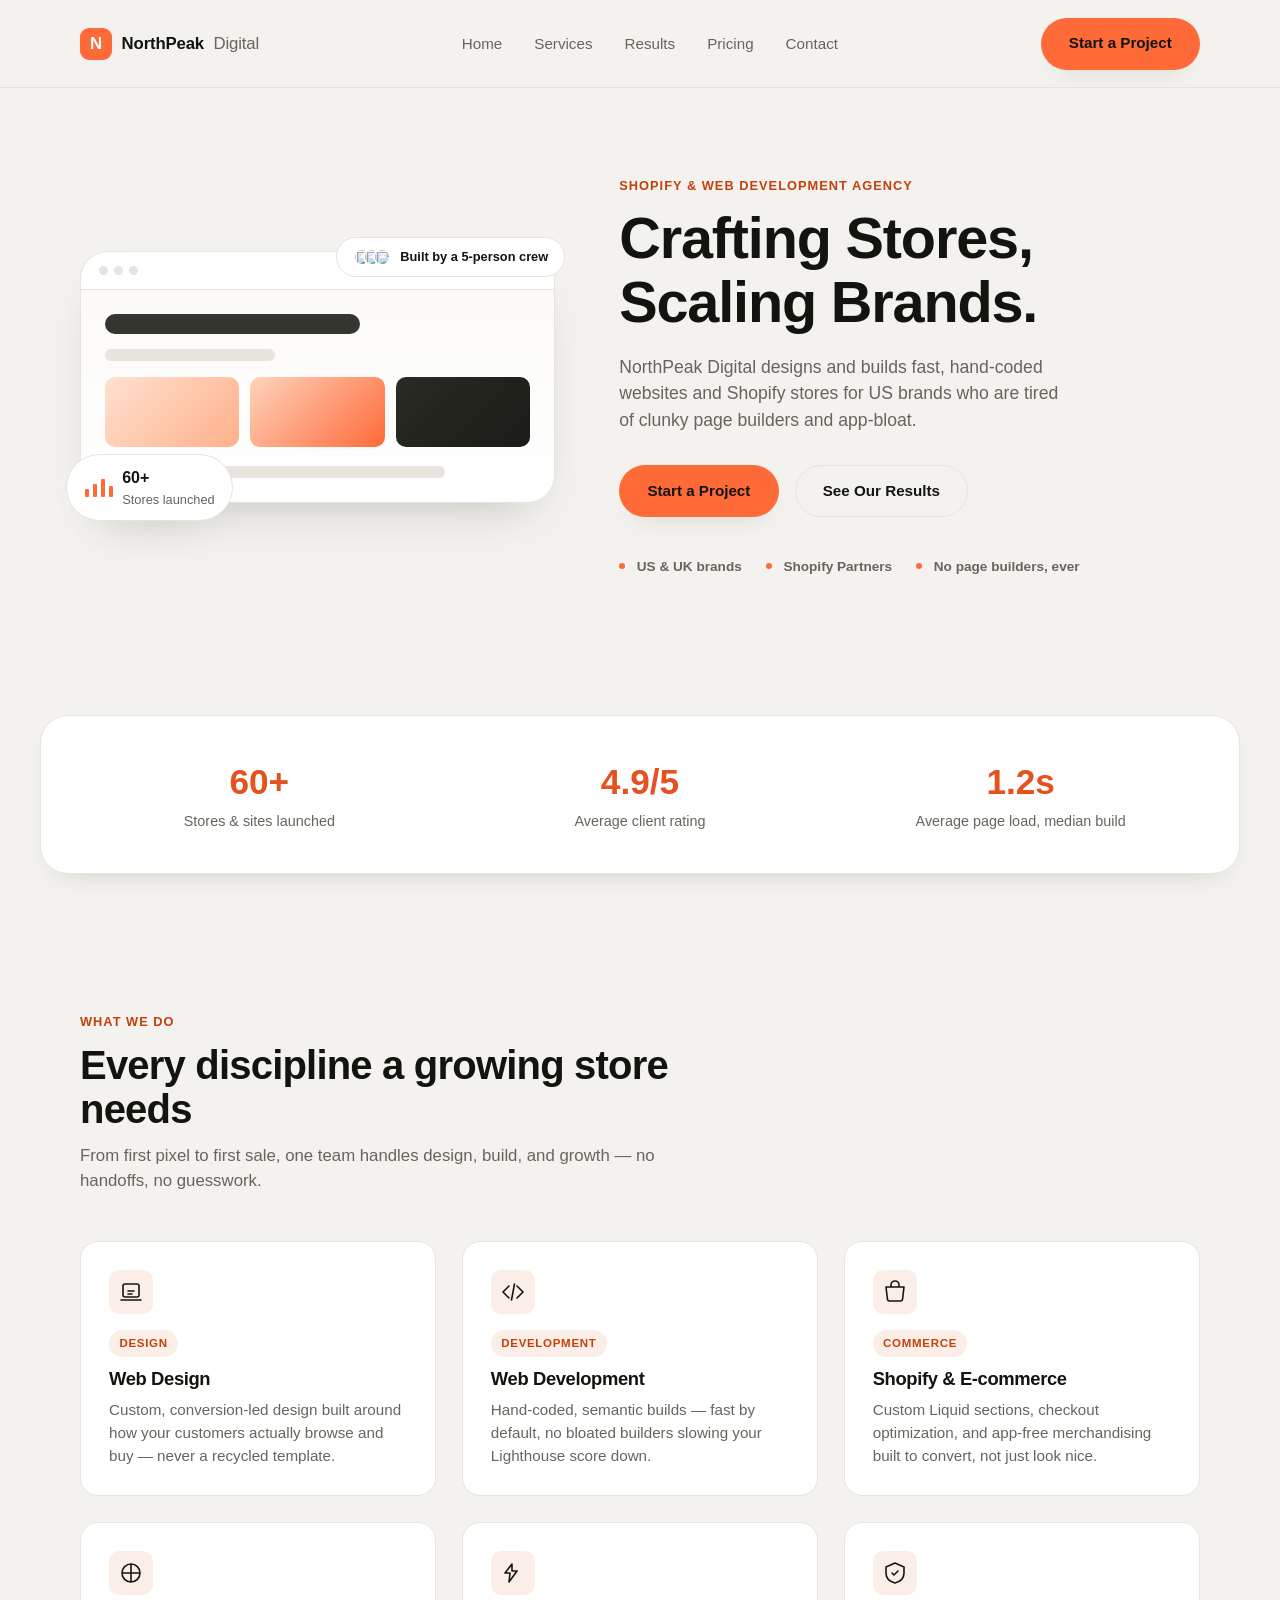
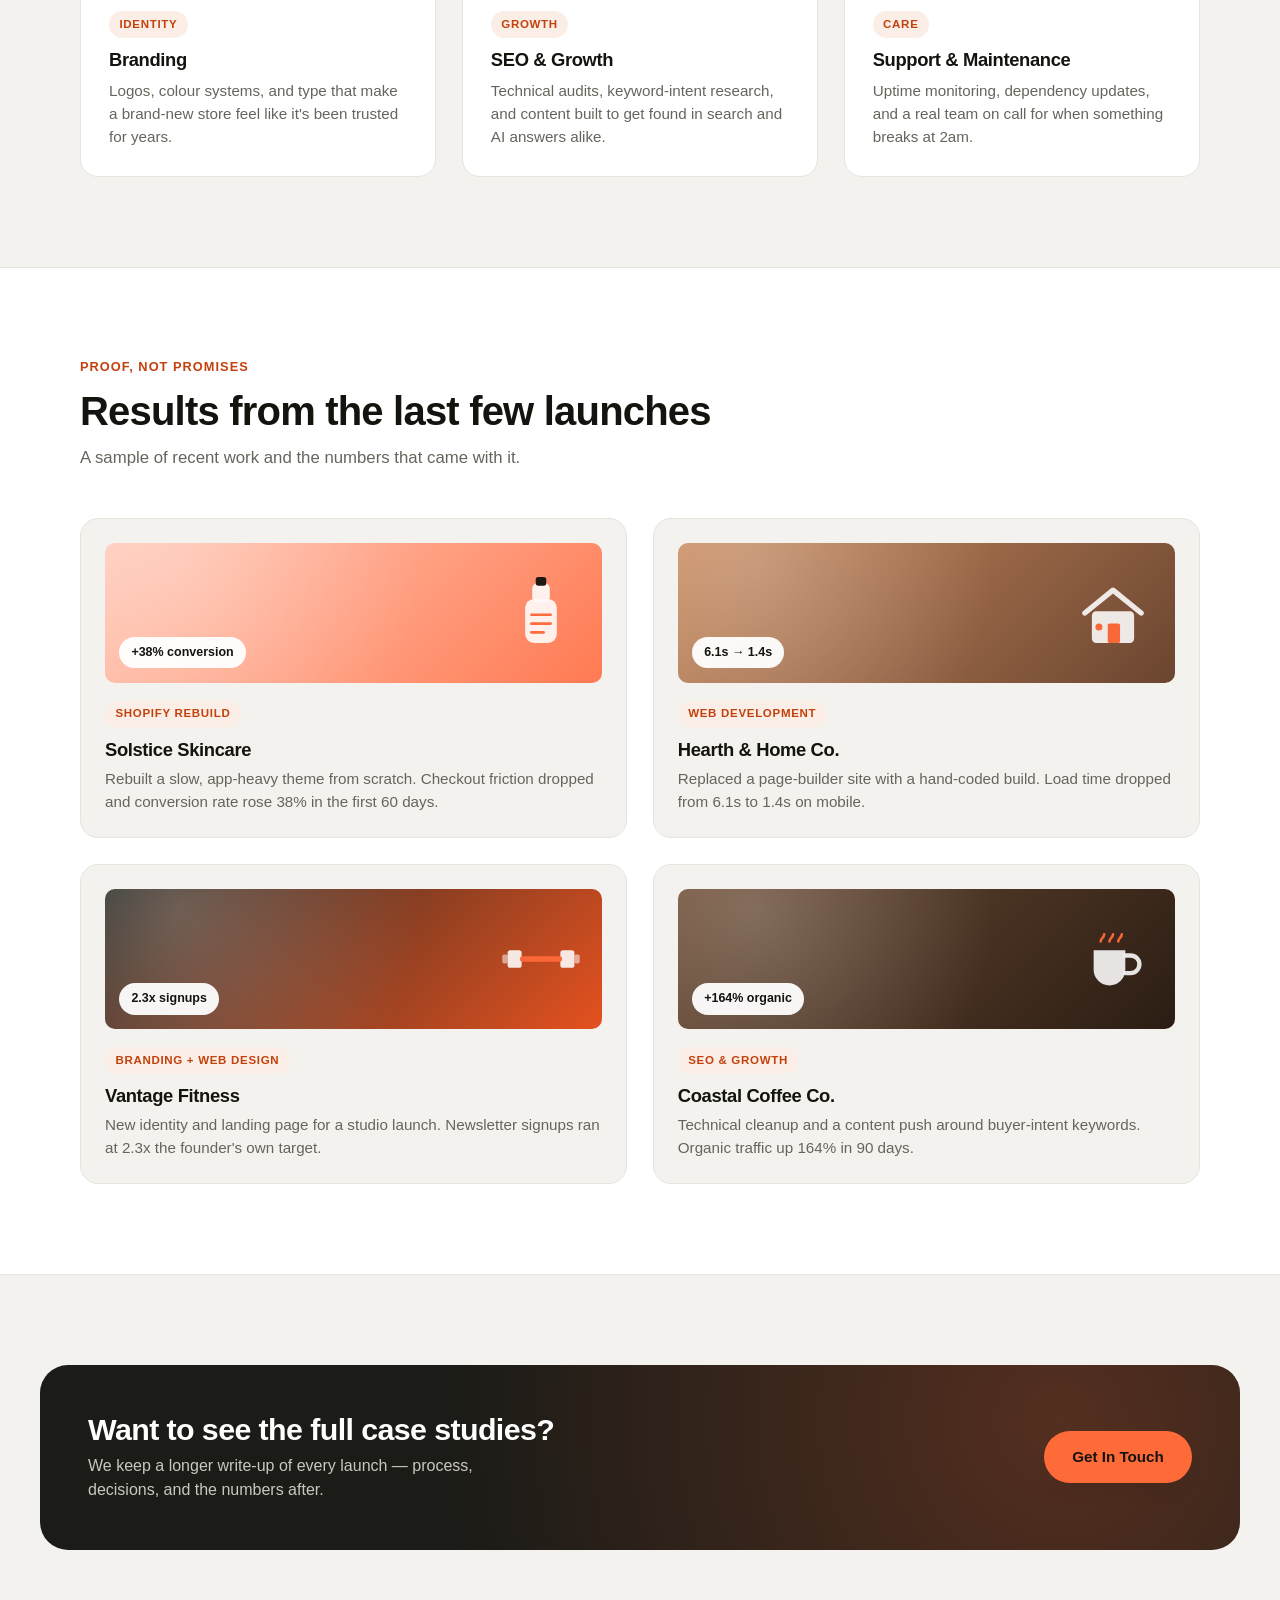
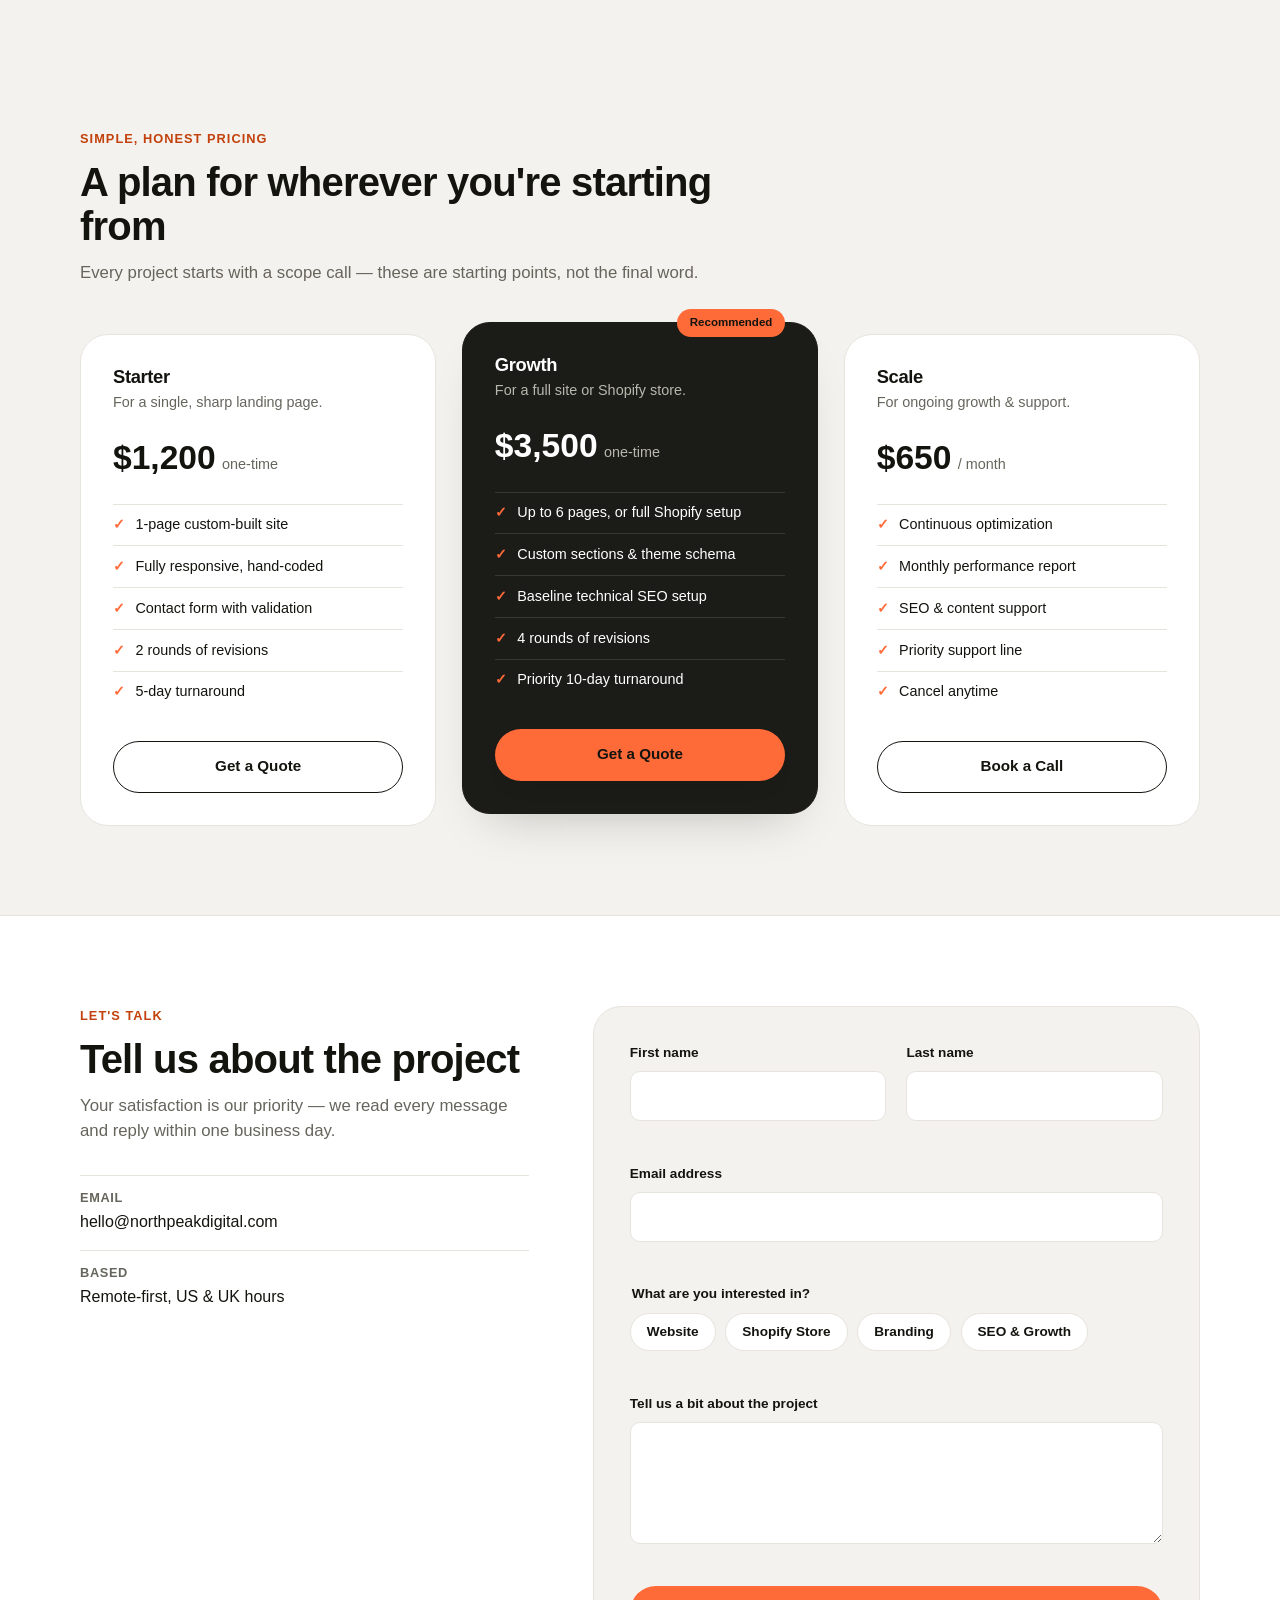
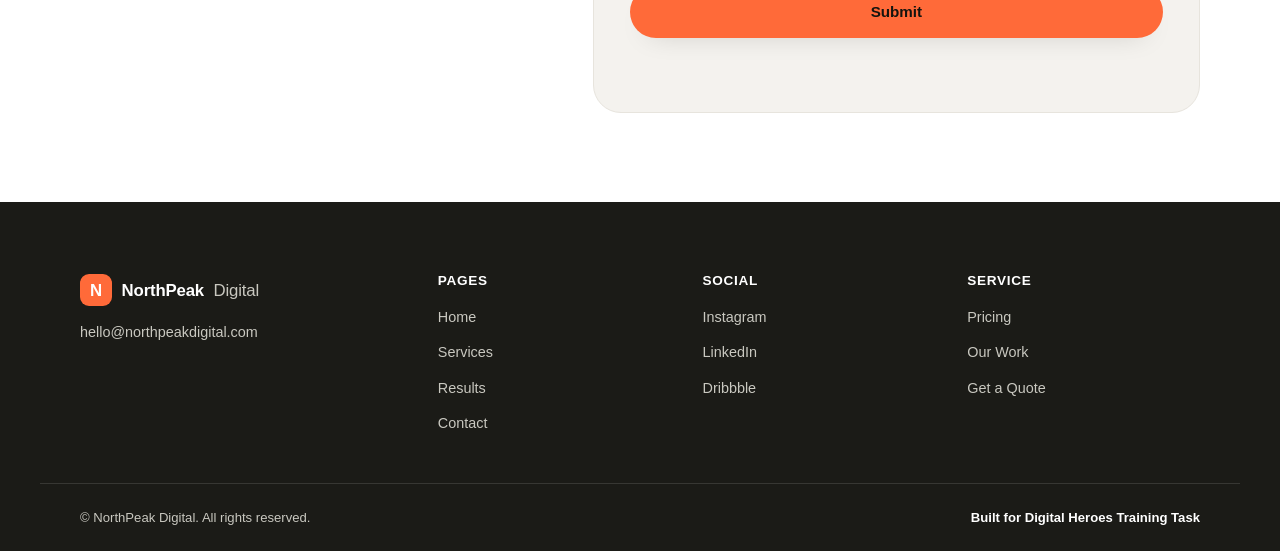
==== index.html @ d67d85e6 "Task B: fix accessibility contrast/label issues, add Lighthouse changelog" ====
<!DOCTYPE html>
<html lang="en">
<head>
<meta charset="UTF-8">
<meta name="viewport" content="width=device-width, initial-scale=1.0">
<title>NorthPeak Digital — Shopify &amp; Web Development Agency</title>
<meta name="description" content="NorthPeak Digital builds fast, custom Shopify stores and websites for US brands that are done chasing app-bloat and template themes.">
<link rel="icon" href="data:image/svg+xml,%3Csvg xmlns='http://www.w3.org/2000/svg' viewBox='0 0 32 32'%3E%3Crect width='32' height='32' rx='8' fill='%23FF6A39'/%3E%3Cpath d='M9 22V10h2.6l8.8 8V10H23v12h-2.6l-8.8-8v8H9Z' fill='%2314140F'/%3E%3C/svg%3E">
<link rel="stylesheet" href="css/styles.css">
</head>
<body>

<a class="skip-link" href="#main">Skip to content</a>

<header class="site-header">
  <div class="container header-inner">
    <a href="#top" class="logo">
      <span class="logo-mark" aria-hidden="true">N</span>
      NorthPeak <span class="logo-thin">Digital</span>
    </a>

    <nav class="primary-nav" aria-label="Primary">
      <ul>
        <li><a href="#top">Home</a></li>
        <li><a href="#services">Services</a></li>
        <li><a href="#results">Results</a></li>
        <li><a href="#pricing">Pricing</a></li>
        <li><a href="#contact">Contact</a></li>
      </ul>
    </nav>

    <a href="#contact" class="btn btn-primary nav-cta">Start a Project</a>

    <button class="nav-toggle" type="button" aria-expanded="false" aria-controls="mobile-nav" aria-label="Open menu">
      <span></span><span></span><span></span>
    </button>
  </div>

  <div class="mobile-nav" id="mobile-nav" hidden>
    <ul>
      <li><a href="#top">Home</a></li>
      <li><a href="#services">Services</a></li>
      <li><a href="#results">Results</a></li>
      <li><a href="#pricing">Pricing</a></li>
      <li><a href="#contact">Contact</a></li>
    </ul>
    <a href="#contact" class="btn btn-primary">Start a Project</a>
  </div>
</header>

<main id="main">

  <!-- HERO -->
  <section class="hero" id="top" aria-labelledby="hero-heading">
    <div class="container hero-grid">

      <div class="hero-visual" aria-hidden="true">
        <div class="browser-card">
          <div class="browser-bar">
            <span></span><span></span><span></span>
          </div>
          <div class="browser-body">
            <div class="skel-line w-60"></div>
            <div class="skel-line w-40"></div>
            <div class="skel-blocks">
              <div class="skel-block"></div>
              <div class="skel-block"></div>
              <div class="skel-block tall"></div>
            </div>
            <div class="skel-line w-80"></div>
          </div>
        </div>

        <div class="floating-chip chip-team">
          <span class="dot-stack">
            <img src="https://randomuser.me/api/portraits/women/65.jpg" width="18" height="18" alt="" loading="lazy">
            <img src="https://randomuser.me/api/portraits/men/32.jpg" width="18" height="18" alt="" loading="lazy">
            <img src="https://randomuser.me/api/portraits/women/44.jpg" width="18" height="18" alt="" loading="lazy">
          </span>
          Built by a 5-person crew
        </div>

        <div class="floating-chip chip-stat">
          <svg width="28" height="20" viewBox="0 0 28 20" fill="none">
            <rect x="0" y="12" width="4" height="8" rx="1" fill="#FF6A39"/>
            <rect x="8" y="7" width="4" height="13" rx="1" fill="#FF6A39"/>
            <rect x="16" y="2" width="4" height="18" rx="1" fill="#FF6A39"/>
            <rect x="24" y="9" width="4" height="11" rx="1" fill="#FF6A39"/>
          </svg>
          <div>
            <strong>60+</strong>
            <span>Stores launched</span>
          </div>
        </div>
      </div>

      <div class="hero-copy">
        <p class="eyebrow">Shopify &amp; Web Development Agency</p>
        <h1 id="hero-heading">Crafting Stores, <br>Scaling Brands.</h1>
        <p class="hero-sub">
          NorthPeak Digital designs and builds fast, hand-coded websites and Shopify
          stores for US brands who are tired of clunky page builders and app-bloat.
        </p>
        <div class="hero-actions">
          <a href="#contact" class="btn btn-primary">Start a Project</a>
          <a href="#results" class="btn btn-ghost">See Our Results</a>
        </div>
        <ul class="hero-trust" aria-label="Trusted by">
          <li>US &amp; UK brands</li>
          <li>Shopify Partners</li>
          <li>No page builders, ever</li>
        </ul>
      </div>

    </div>
  </section>

  <!-- TRUST / STATS STRIP -->
  <section class="stats-strip" aria-label="NorthPeak Digital in numbers">
    <div class="container stats-grid">
      <div class="stat">
        <strong>60+</strong>
        <span>Stores &amp; sites launched</span>
      </div>
      <div class="stat">
        <strong>4.9/5</strong>
        <span>Average client rating</span>
      </div>
      <div class="stat">
        <strong>1.2s</strong>
        <span>Average page load, median build</span>
      </div>
    </div>
  </section>

  <!-- SERVICES -->
  <section class="services" id="services" aria-labelledby="services-heading">
    <div class="container">
      <div class="section-head">
        <p class="eyebrow">What we do</p>
        <h2 id="services-heading">Every discipline a growing store needs</h2>
        <p class="section-sub">From first pixel to first sale, one team handles design, build, and growth — no handoffs, no guesswork.</p>
      </div>

      <div class="services-grid">

        <article class="service-card">
          <div class="service-icon" aria-hidden="true">
            <svg width="24" height="24" viewBox="0 0 24 24" fill="none"><path d="M4 6a2 2 0 0 1 2-2h12a2 2 0 0 1 2 2v9a2 2 0 0 1-2 2H6a2 2 0 0 1-2-2V6Z" stroke="#14140F" stroke-width="1.6"/><path d="M2 20h20M9 11h6M9 14h4" stroke="#14140F" stroke-width="1.6" stroke-linecap="round"/></svg>
          </div>
          <span class="service-tag">Design</span>
          <h3>Web Design</h3>
          <p>Custom, conversion-led design built around how your customers actually browse and buy — never a recycled template.</p>
        </article>

        <article class="service-card">
          <div class="service-icon" aria-hidden="true">
            <svg width="24" height="24" viewBox="0 0 24 24" fill="none"><path d="m8 6-6 6 6 6M16 6l6 6-6 6M13.5 4l-3 16" stroke="#14140F" stroke-width="1.6" stroke-linecap="round" stroke-linejoin="round"/></svg>
          </div>
          <span class="service-tag">Development</span>
          <h3>Web Development</h3>
          <p>Hand-coded, semantic builds — fast by default, no bloated builders slowing your Lighthouse score down.</p>
        </article>

        <article class="service-card">
          <div class="service-icon" aria-hidden="true">
            <svg width="24" height="24" viewBox="0 0 24 24" fill="none"><path d="M3 7h18l-1.5 12.5a2 2 0 0 1-2 1.5H6.5a2 2 0 0 1-2-1.5L3 7Z" stroke="#14140F" stroke-width="1.6" stroke-linejoin="round"/><path d="M8 7V5a4 4 0 0 1 8 0v2" stroke="#14140F" stroke-width="1.6"/></svg>
          </div>
          <span class="service-tag">Commerce</span>
          <h3>Shopify &amp; E-commerce</h3>
          <p>Custom Liquid sections, checkout optimization, and app-free merchandising built to convert, not just look nice.</p>
        </article>

        <article class="service-card">
          <div class="service-icon" aria-hidden="true">
            <svg width="24" height="24" viewBox="0 0 24 24" fill="none"><circle cx="12" cy="12" r="9" stroke="#14140F" stroke-width="1.6"/><path d="M12 3v18M3 12h18" stroke="#14140F" stroke-width="1.6"/></svg>
          </div>
          <span class="service-tag">Identity</span>
          <h3>Branding</h3>
          <p>Logos, colour systems, and type that make a brand-new store feel like it's been trusted for years.</p>
        </article>

        <article class="service-card">
          <div class="service-icon" aria-hidden="true">
            <svg width="24" height="24" viewBox="0 0 24 24" fill="none"><path d="m11 3-7 9h5l-1 9 8-11h-5l0-7Z" stroke="#14140F" stroke-width="1.6" stroke-linejoin="round"/></svg>
          </div>
          <span class="service-tag">Growth</span>
          <h3>SEO &amp; Growth</h3>
          <p>Technical audits, keyword-intent research, and content built to get found in search and AI answers alike.</p>
        </article>

        <article class="service-card">
          <div class="service-icon" aria-hidden="true">
            <svg width="24" height="24" viewBox="0 0 24 24" fill="none"><path d="M12 2 3 6v6c0 5 3.8 8.7 9 10 5.2-1.3 9-5 9-10V6l-9-4Z" stroke="#14140F" stroke-width="1.6" stroke-linejoin="round"/><path d="m9 12 2 2 4-4" stroke="#14140F" stroke-width="1.6" stroke-linecap="round" stroke-linejoin="round"/></svg>
          </div>
          <span class="service-tag">Care</span>
          <h3>Support &amp; Maintenance</h3>
          <p>Uptime monitoring, dependency updates, and a real team on call for when something breaks at 2am.</p>
        </article>

      </div>
    </div>
  </section>

  <!-- RESULTS -->
  <section class="results" id="results" aria-labelledby="results-heading">
    <div class="container">
      <div class="section-head">
        <p class="eyebrow">Proof, not promises</p>
        <h2 id="results-heading">Results from the last few launches</h2>
        <p class="section-sub">A sample of recent work and the numbers that came with it.</p>
      </div>

      <div class="results-grid">

        <article class="result-card">
          <div class="result-visual grad-skincare" aria-hidden="true">
            <svg class="result-icon" width="88" height="88" viewBox="0 0 100 100" fill="none">
              <rect x="32" y="34" width="36" height="50" rx="10" fill="#FFFFFF" fill-opacity="0.92"/>
              <rect x="40" y="16" width="20" height="22" rx="6" fill="#FFFFFF" fill-opacity="0.92"/>
              <rect x="44" y="9" width="12" height="10" rx="3" fill="#14140F"/>
              <line x1="39" y1="52" x2="61" y2="52" stroke="#FF6A39" stroke-width="3" stroke-linecap="round"/>
              <line x1="39" y1="62" x2="61" y2="62" stroke="#FF6A39" stroke-width="3" stroke-linecap="round"/>
              <line x1="39" y1="72" x2="53" y2="72" stroke="#FF6A39" stroke-width="3" stroke-linecap="round"/>
            </svg>
            <span class="metric-pill">+38% conversion</span>
          </div>
          <span class="service-tag">Shopify Rebuild</span>
          <h3>Solstice Skincare</h3>
          <p>Rebuilt a slow, app-heavy theme from scratch. Checkout friction dropped and conversion rate rose 38% in the first 60 days.</p>
        </article>

        <article class="result-card">
          <div class="result-visual grad-home" aria-hidden="true">
            <svg class="result-icon" width="88" height="88" viewBox="0 0 100 100" fill="none">
              <path d="M18 50 L50 24 L82 50" stroke="#FFFFFF" stroke-opacity="0.92" stroke-width="6" stroke-linecap="round" stroke-linejoin="round"/>
              <rect x="26" y="48" width="48" height="36" rx="5" fill="#FFFFFF" fill-opacity="0.92"/>
              <rect x="44" y="62" width="14" height="22" rx="2" fill="#FF6A39"/>
              <circle cx="34" cy="66" r="4" fill="#FF6A39"/>
            </svg>
            <span class="metric-pill">6.1s → 1.4s</span>
          </div>
          <span class="service-tag">Web Development</span>
          <h3>Hearth &amp; Home Co.</h3>
          <p>Replaced a page-builder site with a hand-coded build. Load time dropped from 6.1s to 1.4s on mobile.</p>
        </article>

        <article class="result-card">
          <div class="result-visual grad-fitness" aria-hidden="true">
            <svg class="result-icon" width="88" height="88" viewBox="0 0 100 100" fill="none">
              <rect x="12" y="40" width="16" height="20" rx="3" fill="#FFFFFF" fill-opacity="0.92"/>
              <rect x="72" y="40" width="16" height="20" rx="3" fill="#FFFFFF" fill-opacity="0.92"/>
              <rect x="6" y="45" width="6" height="10" rx="2" fill="#FFFFFF" fill-opacity="0.55"/>
              <rect x="88" y="45" width="6" height="10" rx="2" fill="#FFFFFF" fill-opacity="0.55"/>
              <rect x="26" y="47" width="48" height="6" rx="3" fill="#FF6A39"/>
            </svg>
            <span class="metric-pill">2.3x signups</span>
          </div>
          <span class="service-tag">Branding + Web Design</span>
          <h3>Vantage Fitness</h3>
          <p>New identity and landing page for a studio launch. Newsletter signups ran at 2.3x the founder's own target.</p>
        </article>

        <article class="result-card">
          <div class="result-visual grad-coffee" aria-hidden="true">
            <svg class="result-icon" width="88" height="88" viewBox="0 0 100 100" fill="none">
              <path d="M28 40h36v22a18 18 0 0 1-18 18 18 18 0 0 1-18-18V40Z" fill="#FFFFFF" fill-opacity="0.92"/>
              <path d="M64 46h6a10 10 0 0 1 0 20h-6" stroke="#FFFFFF" stroke-opacity="0.92" stroke-width="5" stroke-linecap="round"/>
              <path d="M36 30c0-4 4-4 4-8M46 30c0-4 4-4 4-8M56 30c0-4 4-4 4-8" stroke="#FF6A39" stroke-width="3" stroke-linecap="round"/>
            </svg>
            <span class="metric-pill">+164% organic</span>
          </div>
          <span class="service-tag">SEO &amp; Growth</span>
          <h3>Coastal Coffee Co.</h3>
          <p>Technical cleanup and a content push around buyer-intent keywords. Organic traffic up 164% in 90 days.</p>
        </article>

      </div>
    </div>
  </section>

  <!-- CTA BANNER -->
  <section class="cta-banner" aria-labelledby="cta-banner-heading">
    <div class="container cta-banner-inner">
      <div>
        <h2 id="cta-banner-heading">Want to see the full case studies?</h2>
        <p>We keep a longer write-up of every launch — process, decisions, and the numbers after.</p>
      </div>
      <div class="cta-banner-actions">
        <a href="#contact" class="btn btn-primary">Get In Touch</a>
      </div>
    </div>
  </section>

  <!-- PRICING -->
  <section class="pricing" id="pricing" aria-labelledby="pricing-heading">
    <div class="container">
      <div class="section-head">
        <p class="eyebrow">Simple, honest pricing</p>
        <h2 id="pricing-heading">A plan for wherever you're starting from</h2>
        <p class="section-sub">Every project starts with a scope call — these are starting points, not the final word.</p>
      </div>

      <div class="pricing-grid">

        <div class="price-card">
          <h3>Starter</h3>
          <p class="price-desc">For a single, sharp landing page.</p>
          <p class="price"><span class="price-amount">$1,200</span><span class="price-period">one-time</span></p>
          <ul class="price-features">
            <li>1-page custom-built site</li>
            <li>Fully responsive, hand-coded</li>
            <li>Contact form with validation</li>
            <li>2 rounds of revisions</li>
            <li>5-day turnaround</li>
          </ul>
          <a href="#contact" class="btn btn-outline">Get a Quote</a>
        </div>

        <div class="price-card price-featured">
          <span class="price-badge">Recommended</span>
          <h3>Growth</h3>
          <p class="price-desc">For a full site or Shopify store.</p>
          <p class="price"><span class="price-amount">$3,500</span><span class="price-period">one-time</span></p>
          <ul class="price-features">
            <li>Up to 6 pages, or full Shopify setup</li>
            <li>Custom sections &amp; theme schema</li>
            <li>Baseline technical SEO setup</li>
            <li>4 rounds of revisions</li>
            <li>Priority 10-day turnaround</li>
          </ul>
          <a href="#contact" class="btn btn-primary">Get a Quote</a>
        </div>

        <div class="price-card">
          <h3>Scale</h3>
          <p class="price-desc">For ongoing growth &amp; support.</p>
          <p class="price"><span class="price-amount">$650</span><span class="price-period">/ month</span></p>
          <ul class="price-features">
            <li>Continuous optimization</li>
            <li>Monthly performance report</li>
            <li>SEO &amp; content support</li>
            <li>Priority support line</li>
            <li>Cancel anytime</li>
          </ul>
          <a href="#contact" class="btn btn-outline">Book a Call</a>
        </div>

      </div>
    </div>
  </section>

  <!-- CONTACT -->
  <section class="contact" id="contact" aria-labelledby="contact-heading">
    <div class="container contact-grid">

      <div class="contact-intro">
        <p class="eyebrow">Let's talk</p>
        <h2 id="contact-heading">Tell us about the project</h2>
        <p class="section-sub">Your satisfaction is our priority — we read every message and reply within one business day.</p>
        <ul class="contact-facts">
          <li><strong>Email</strong><span>hello@northpeakdigital.com</span></li>
          <li><strong>Based</strong><span>Remote-first, US &amp; UK hours</span></li>
        </ul>
      </div>

      <form class="contact-form" id="contact-form" novalidate>

        <div class="form-row">
          <div class="form-field">
            <label for="firstName">First name</label>
            <input type="text" id="firstName" name="firstName" autocomplete="given-name" required>
            <p class="field-error" id="firstName-error" role="alert"></p>
          </div>
          <div class="form-field">
            <label for="lastName">Last name</label>
            <input type="text" id="lastName" name="lastName" autocomplete="family-name" required>
            <p class="field-error" id="lastName-error" role="alert"></p>
          </div>
        </div>

        <div class="form-field">
          <label for="email">Email address</label>
          <input type="email" id="email" name="email" autocomplete="email" required>
          <p class="field-error" id="email-error" role="alert"></p>
        </div>

        <fieldset class="form-field">
          <legend>What are you interested in?</legend>
          <div class="pill-group" role="radiogroup" aria-label="Project type">
            <label class="pill-radio">
              <input type="radio" name="projectType" value="Website" required>
              <span>Website</span>
            </label>
            <label class="pill-radio">
              <input type="radio" name="projectType" value="Shopify Store">
              <span>Shopify Store</span>
            </label>
            <label class="pill-radio">
              <input type="radio" name="projectType" value="Branding">
              <span>Branding</span>
            </label>
            <label class="pill-radio">
              <input type="radio" name="projectType" value="SEO & Growth">
              <span>SEO &amp; Growth</span>
            </label>
          </div>
          <p class="field-error" id="projectType-error" role="alert"></p>
        </fieldset>

        <div class="form-field">
          <label for="message">Tell us a bit about the project</label>
          <textarea id="message" name="message" rows="4" required></textarea>
          <p class="field-error" id="message-error" role="alert"></p>
        </div>

        <button type="submit" class="btn btn-primary btn-block">Submit</button>

        <p class="form-status" id="form-status" role="status" aria-live="polite"></p>
      </form>

    </div>
  </section>

</main>

<footer class="site-footer">
  <div class="container footer-inner">
    <div class="footer-brand">
      <a href="#top" class="logo">
        <span class="logo-mark" aria-hidden="true">N</span>
        NorthPeak <span class="logo-thin">Digital</span>
      </a>
      <p>hello@northpeakdigital.com</p>
    </div>

    <nav class="footer-col" aria-label="Pages">
      <h3>Pages</h3>
      <ul>
        <li><a href="#top">Home</a></li>
        <li><a href="#services">Services</a></li>
        <li><a href="#results">Results</a></li>
        <li><a href="#contact">Contact</a></li>
      </ul>
    </nav>

    <nav class="footer-col" aria-label="Social">
      <h3>Social</h3>
      <ul>
        <li><a href="#" rel="noopener">Instagram</a></li>
        <li><a href="#" rel="noopener">LinkedIn</a></li>
        <li><a href="#" rel="noopener">Dribbble</a></li>
      </ul>
    </nav>

    <div class="footer-col">
      <h3>Service</h3>
      <ul>
        <li><a href="#pricing">Pricing</a></li>
        <li><a href="#services">Our Work</a></li>
        <li><a href="#contact">Get a Quote</a></li>
      </ul>
    </div>
  </div>

  <div class="container footer-bottom">
    <p>&copy; <span id="year"></span> NorthPeak Digital. All rights reserved.</p>
    <p class="footer-credit">
      <a href="https://digitalheroesco.com" target="_blank" rel="noopener">Built for Digital Heroes Training Task</a>
    </p>
  </div>
</footer>

<script src="js/main.js"></script>
</body>
</html>
---- css/styles.css ----
/* ==========================================================================
   NorthPeak Digital — design tokens
   ========================================================================== */
:root {
  --bg: #F4F2EE;
  --surface: #FFFFFF;
  --ink: #14140F;
  --muted: #66655C;
  --line: #E7E4DD;
  --accent: #FF6A39;
  --accent-dark: #E5511F;
  --accent-text: #C2410C;
  --dark: #1B1B17;

  --radius-lg: 28px;
  --radius-md: 18px;
  --radius-sm: 10px;
  --radius-pill: 999px;

  --shadow-card: 0 24px 48px -28px rgba(20, 20, 15, 0.28);
  --shadow-soft: 0 12px 28px -18px rgba(20, 20, 15, 0.22);

  --container: 1200px;
  --gap: clamp(1rem, 2vw, 1.75rem);

  --font: -apple-system, BlinkMacSystemFont, "Segoe UI", Roboto, Oxygen, Ubuntu,
    Cantarell, "Helvetica Neue", Arial, sans-serif;
}

/* ==========================================================================
   Reset
   ========================================================================== */
*, *::before, *::after { box-sizing: border-box; }
html { scroll-behavior: smooth; }
@media (prefers-reduced-motion: reduce) {
  html { scroll-behavior: auto; }
  *, *::before, *::after { animation-duration: 0.01ms !important; animation-iteration-count: 1 !important; transition-duration: 0.01ms !important; }
}

body, h1, h2, h3, p, ul, figure, fieldset { margin: 0; }
ul { padding: 0; list-style: none; }
img { max-width: 100%; display: block; }
button { font: inherit; }
a { color: inherit; text-decoration: none; }
fieldset { border: 0; padding: 0; }

body {
  font-family: var(--font);
  background: var(--bg);
  color: var(--ink);
  line-height: 1.5;
  -webkit-font-smoothing: antialiased;
}

.container {
  width: 100%;
  max-width: var(--container);
  margin-inline: auto;
  padding-inline: clamp(1.25rem, 4vw, 2.5rem);
}

.skip-link {
  position: absolute;
  left: -999px;
  top: 0;
  background: var(--ink);
  color: #fff;
  padding: 0.75rem 1.25rem;
  border-radius: var(--radius-sm);
  z-index: 100;
}
.skip-link:focus {
  left: 1rem;
  top: 1rem;
}

a:focus-visible,
button:focus-visible,
input:focus-visible,
textarea:focus-visible {
  outline: 3px solid var(--accent-dark);
  outline-offset: 2px;
}

h1, h2, h3 { font-weight: 700; letter-spacing: -0.02em; line-height: 1.1; }
h1 { font-size: clamp(2.4rem, 5vw, 3.6rem); }
h2 { font-size: clamp(1.7rem, 3.4vw, 2.5rem); }
h3 { font-size: 1.15rem; }

.eyebrow {
  color: var(--accent-text);
  font-weight: 700;
  font-size: 0.8rem;
  text-transform: uppercase;
  letter-spacing: 0.08em;
  margin-bottom: 0.75rem;
}

.section-head {
  max-width: 640px;
  margin-bottom: clamp(2rem, 4vw, 3rem);
}
.section-sub {
  color: var(--muted);
  margin-top: 0.75rem;
  font-size: 1.05rem;
}

section { padding-block: clamp(3rem, 7vw, 6rem); }

/* ==========================================================================
   Buttons
   ========================================================================== */
.btn {
  display: inline-flex;
  align-items: center;
  justify-content: center;
  gap: 0.5rem;
  padding: 0.85rem 1.7rem;
  border-radius: var(--radius-pill);
  font-weight: 600;
  font-size: 0.95rem;
  border: 1.5px solid transparent;
  cursor: pointer;
  transition: transform 0.15s ease, box-shadow 0.15s ease, background 0.15s ease;
  white-space: nowrap;
}
.btn:hover { transform: translateY(-2px); }

.btn-primary {
  background: var(--accent);
  color: var(--ink);
  box-shadow: var(--shadow-soft);
}
.btn-primary:hover { background: var(--accent-dark); }

.btn-ghost {
  background: transparent;
  color: var(--ink);
  border-color: var(--line);
}
.btn-ghost:hover { border-color: var(--ink); }

.btn-outline {
  background: transparent;
  color: var(--ink);
  border-color: var(--ink);
  width: 100%;
}
.btn-outline:hover { background: var(--ink); color: #fff; }

.btn-block { width: 100%; }

/* ==========================================================================
   Header / Nav
   ========================================================================== */
.site-header {
  position: sticky;
  top: 0;
  z-index: 50;
  background: rgba(244, 242, 238, 0.85);
  backdrop-filter: blur(10px);
  border-bottom: 1px solid var(--line);
}

.header-inner {
  display: flex;
  align-items: center;
  justify-content: space-between;
  gap: 1.5rem;
  padding-block: 1.1rem;
}

.logo {
  display: inline-flex;
  align-items: center;
  gap: 0.6rem;
  font-weight: 800;
  font-size: 1.05rem;
  letter-spacing: -0.01em;
}
.logo-mark {
  display: inline-grid;
  place-items: center;
  width: 32px;
  height: 32px;
  border-radius: 9px;
  background: var(--accent);
  color: #fff;
  font-weight: 800;
}
.logo-thin { font-weight: 400; color: var(--muted); }

.primary-nav ul {
  display: flex;
  gap: 2rem;
}
.primary-nav a {
  font-weight: 500;
  font-size: 0.95rem;
  color: var(--muted);
}
.primary-nav a:hover { color: var(--ink); }

.nav-cta { flex-shrink: 0; }

.nav-toggle {
  display: none;
  flex-direction: column;
  justify-content: center;
  gap: 5px;
  width: 40px;
  height: 40px;
  border: 1px solid var(--line);
  border-radius: var(--radius-sm);
  background: var(--surface);
  align-items: center;
}
.nav-toggle span {
  width: 18px;
  height: 2px;
  background: var(--ink);
  transition: transform 0.2s ease, opacity 0.2s ease;
}
.nav-toggle[aria-expanded="true"] span:nth-child(1) { transform: translateY(7px) rotate(45deg); }
.nav-toggle[aria-expanded="true"] span:nth-child(2) { opacity: 0; }
.nav-toggle[aria-expanded="true"] span:nth-child(3) { transform: translateY(-7px) rotate(-45deg); }

.mobile-nav {
  border-top: 1px solid var(--line);
  padding: 1.5rem clamp(1.25rem, 4vw, 2.5rem) 2rem;
  display: flex;
  flex-direction: column;
  gap: 1.5rem;
}
.mobile-nav[hidden] { display: none; }
.mobile-nav ul { display: flex; flex-direction: column; gap: 1rem; }
.mobile-nav a { font-weight: 600; font-size: 1.05rem; }
.mobile-nav .btn { align-self: flex-start; }

/* ==========================================================================
   Hero
   ========================================================================== */
.hero { padding-top: clamp(3rem, 8vw, 5.5rem); }

.hero-grid {
  display: grid;
  grid-template-columns: 0.9fr 1.1fr;
  gap: clamp(2rem, 5vw, 4rem);
  align-items: center;
}

.hero-visual { position: relative; }

.browser-card {
  background: var(--surface);
  border-radius: var(--radius-lg);
  box-shadow: var(--shadow-card);
  overflow: hidden;
  border: 1px solid var(--line);
}
.browser-bar {
  display: flex;
  gap: 6px;
  padding: 0.9rem 1.1rem;
  border-bottom: 1px solid var(--line);
}
.browser-bar span {
  width: 9px;
  height: 9px;
  border-radius: 50%;
  background: var(--line);
}
.browser-body {
  padding: 1.5rem;
  background: linear-gradient(180deg, #FBFAF8 0%, #FFFFFF 100%);
}
.skel-line {
  height: 12px;
  border-radius: var(--radius-pill);
  background: var(--line);
  margin-bottom: 0.9rem;
}
.skel-line.w-60 { width: 60%; height: 20px; background: var(--ink); opacity: 0.85; }
.skel-line.w-40 { width: 40%; }
.skel-line.w-80 { width: 80%; margin-top: 1.2rem; margin-bottom: 0; }
.skel-blocks {
  display: grid;
  grid-template-columns: 1fr 1fr 1fr;
  gap: 0.7rem;
  margin-block: 1rem;
}
.skel-block {
  height: 70px;
  border-radius: var(--radius-sm);
  background: linear-gradient(135deg, #FFE1D2, #FFB088);
}
.skel-block:nth-child(2) { background: linear-gradient(135deg, #FFD3BC, var(--accent)); }
.skel-block.tall { background: linear-gradient(135deg, #2B2B25, var(--dark)); }

.floating-chip {
  position: absolute;
  display: flex;
  align-items: center;
  gap: 0.6rem;
  background: var(--surface);
  border-radius: var(--radius-pill);
  box-shadow: var(--shadow-card);
  padding: 0.6rem 1rem;
  font-size: 0.8rem;
  font-weight: 600;
  border: 1px solid var(--line);
}
.chip-team { top: -14px; right: -10px; }
.chip-stat { bottom: -18px; left: -14px; padding: 0.7rem 1.1rem; }
.chip-stat strong { display: block; font-size: 1rem; }
.chip-stat span { color: var(--muted); font-weight: 500; }

.dot-stack { display: inline-flex; }
.dot-stack img {
  width: 18px;
  height: 18px;
  border-radius: 50%;
  border: 2px solid #fff;
  object-fit: cover;
  margin-left: -8px;
}
.dot-stack img:first-child { margin-left: 0; }

.hero-copy .hero-sub {
  color: var(--muted);
  font-size: 1.1rem;
  max-width: 46ch;
  margin-top: 1.25rem;
}
.hero-actions {
  display: flex;
  gap: 1rem;
  margin-top: 2rem;
  flex-wrap: wrap;
}
.hero-trust {
  display: flex;
  gap: 1.5rem;
  margin-top: 2.5rem;
  flex-wrap: wrap;
}
.hero-trust li {
  font-size: 0.85rem;
  font-weight: 600;
  color: var(--muted);
  padding-left: 1.1rem;
  position: relative;
}
.hero-trust li::before {
  content: "";
  position: absolute;
  left: 0;
  top: 0.4em;
  width: 6px;
  height: 6px;
  border-radius: 50%;
  background: var(--accent);
}

/* ==========================================================================
   Stats strip
   ========================================================================== */
.stats-strip {
  padding-block: clamp(2rem, 4vw, 3rem);
}
.stats-grid {
  display: grid;
  grid-template-columns: repeat(3, 1fr);
  gap: 1.5rem;
  background: var(--surface);
  border: 1px solid var(--line);
  border-radius: var(--radius-lg);
  padding: clamp(1.5rem, 4vw, 2.5rem);
  box-shadow: var(--shadow-soft);
}
.stat { text-align: center; }
.stat strong {
  display: block;
  font-size: clamp(1.6rem, 3vw, 2.2rem);
  font-weight: 800;
  color: var(--accent-dark);
}
.stat span { color: var(--muted); font-size: 0.9rem; }

/* ==========================================================================
   Services
   ========================================================================== */
.services-grid {
  display: grid;
  grid-template-columns: repeat(3, 1fr);
  gap: var(--gap);
}
.service-card {
  background: var(--surface);
  border: 1px solid var(--line);
  border-radius: var(--radius-md);
  padding: 1.75rem;
  transition: transform 0.2s ease, box-shadow 0.2s ease;
}
.service-card:hover {
  transform: translateY(-4px);
  box-shadow: var(--shadow-soft);
}
.service-icon {
  width: 44px;
  height: 44px;
  display: grid;
  place-items: center;
  background: #FBEEE7;
  border-radius: var(--radius-sm);
  margin-bottom: 1rem;
}
.service-tag {
  display: inline-block;
  font-size: 0.72rem;
  font-weight: 700;
  text-transform: uppercase;
  letter-spacing: 0.06em;
  color: var(--accent-text);
  background: #FBEEE7;
  padding: 0.3rem 0.65rem;
  border-radius: var(--radius-pill);
  margin-bottom: 0.75rem;
}
.service-card h3 { margin-bottom: 0.6rem; }
.service-card p { color: var(--muted); font-size: 0.95rem; }

/* ==========================================================================
   Results
   ========================================================================== */
.results { background: var(--surface); border-block: 1px solid var(--line); }
.results-grid {
  display: grid;
  grid-template-columns: 1fr 1fr;
  gap: var(--gap);
}
.result-card {
  background: var(--bg);
  border: 1px solid var(--line);
  border-radius: var(--radius-md);
  padding: 1.5rem;
}
.result-visual {
  height: 140px;
  border-radius: var(--radius-sm);
  margin-bottom: 1.1rem;
  display: flex;
  align-items: flex-end;
  padding: 0.9rem;
  position: relative;
  overflow: hidden;
}
.grad-skincare { background: linear-gradient(135deg, #FFC9B8, #FF7A52); }
.grad-home { background: linear-gradient(135deg, #C98A5E, #6B4530); }
.grad-fitness { background: linear-gradient(135deg, #2B2B25, var(--accent-dark)); }
.grad-coffee { background: linear-gradient(135deg, #6B4A32, #2B1D14); }

.result-icon {
  position: absolute;
  top: 50%;
  right: 1.1rem;
  transform: translateY(-50%);
  z-index: 0;
  opacity: 0.95;
}
.result-visual::before {
  content: "";
  position: absolute;
  inset: 0;
  z-index: 1;
  background: radial-gradient(circle at 15% 15%, rgba(255,255,255,0.22), transparent 55%);
}
.metric-pill {
  position: relative;
  z-index: 2;
  background: rgba(255,255,255,0.95);
  color: var(--ink);
  font-weight: 700;
  font-size: 0.78rem;
  padding: 0.4rem 0.75rem;
  border-radius: var(--radius-pill);
}
.result-card h3 { margin-bottom: 0.5rem; }
.result-card p { color: var(--muted); font-size: 0.95rem; }

/* ==========================================================================
   CTA banner
   ========================================================================== */
.cta-banner-inner {
  position: relative;
  background: var(--dark);
  color: #fff;
  border-radius: var(--radius-lg);
  padding: clamp(2rem, 5vw, 3rem);
  display: flex;
  align-items: center;
  justify-content: space-between;
  gap: 2rem;
  flex-wrap: wrap;
  overflow: hidden;
  isolation: isolate;
}
.cta-banner-inner::before {
  content: "";
  position: absolute;
  inset: 0;
  z-index: 0;
  background: radial-gradient(circle at 85% 30%, rgba(255,106,57,0.25), transparent 60%);
}
.cta-banner-inner > div { position: relative; z-index: 2; }
.cta-banner-inner h2 { color: #fff; font-size: clamp(1.4rem, 2.5vw, 1.9rem); }
.cta-banner-inner p { color: #C9C8C0; margin-top: 0.5rem; max-width: 46ch; }

/* ==========================================================================
   Pricing
   ========================================================================== */
.pricing-grid {
  display: grid;
  grid-template-columns: repeat(3, 1fr);
  gap: var(--gap);
  align-items: stretch;
}
.price-card {
  background: var(--surface);
  border: 1px solid var(--line);
  border-radius: var(--radius-lg);
  padding: 2rem;
  display: flex;
  flex-direction: column;
  position: relative;
}
.price-featured {
  background: var(--dark);
  color: #fff;
  border-color: var(--dark);
  transform: translateY(-12px);
  box-shadow: var(--shadow-card);
}
.price-featured .price-desc,
.price-featured .price-period { color: #B9B8AF; }
.price-featured .price-features li { border-color: rgba(255,255,255,0.12); }
.price-badge {
  position: absolute;
  top: -14px;
  right: 2rem;
  background: var(--accent);
  color: var(--ink);
  font-size: 0.72rem;
  font-weight: 700;
  padding: 0.35rem 0.8rem;
  border-radius: var(--radius-pill);
}
.price-desc { color: var(--muted); font-size: 0.9rem; margin-top: 0.3rem; }
.price { display: flex; align-items: baseline; gap: 0.4rem; margin-block: 1.25rem; }
.price-amount { font-size: 2.1rem; font-weight: 800; }
.price-period { color: var(--muted); font-size: 0.9rem; }
.price-features { margin-bottom: 1.75rem; flex-grow: 1; }
.price-features li {
  padding-block: 0.6rem;
  border-top: 1px solid var(--line);
  font-size: 0.9rem;
  padding-left: 1.4rem;
  position: relative;
}
.price-features li::before {
  content: "✓";
  position: absolute;
  left: 0;
  color: var(--accent);
  font-weight: 700;
}
.price-featured .btn-outline { border-color: #fff; color: #fff; }
.price-featured .btn-outline:hover { background: #fff; color: var(--ink); }

/* ==========================================================================
   Contact
   ========================================================================== */
.contact { background: var(--surface); border-top: 1px solid var(--line); }
.contact-grid {
  display: grid;
  grid-template-columns: 0.85fr 1.15fr;
  gap: clamp(2rem, 5vw, 4rem);
}
.contact-facts {
  margin-top: 2rem;
  display: flex;
  flex-direction: column;
  gap: 1rem;
}
.contact-facts li {
  display: flex;
  flex-direction: column;
  gap: 0.15rem;
  border-top: 1px solid var(--line);
  padding-top: 0.75rem;
}
.contact-facts strong { font-size: 0.8rem; text-transform: uppercase; letter-spacing: 0.05em; color: var(--muted); }

.contact-form {
  background: var(--bg);
  border: 1px solid var(--line);
  border-radius: var(--radius-lg);
  padding: clamp(1.5rem, 4vw, 2.25rem);
  display: flex;
  flex-direction: column;
  gap: 1.25rem;
}
.form-row {
  display: grid;
  grid-template-columns: 1fr 1fr;
  gap: 1.25rem;
}
.form-field { display: flex; flex-direction: column; gap: 0.5rem; }
.form-field label,
.contact-form legend {
  font-size: 0.85rem;
  font-weight: 700;
}
.form-field input,
.form-field textarea {
  border: 1.5px solid var(--line);
  border-radius: var(--radius-sm);
  padding: 0.75rem 1rem;
  font: inherit;
  background: var(--surface);
  color: var(--ink);
}
.form-field input:focus,
.form-field textarea:focus { border-color: var(--accent); }
.form-field textarea { resize: vertical; min-height: 100px; }

.field-error {
  color: #C4372B;
  font-size: 0.82rem;
  min-height: 1.1em;
}

.pill-group { display: flex; flex-wrap: wrap; gap: 0.6rem; margin-top: 0.5rem; }
.pill-radio input {
  position: absolute;
  opacity: 0;
  width: 1px;
  height: 1px;
}
.pill-radio span {
  display: inline-block;
  padding: 0.5rem 1rem;
  border-radius: var(--radius-pill);
  border: 1.5px solid var(--line);
  font-size: 0.85rem;
  font-weight: 600;
  cursor: pointer;
  background: var(--surface);
  transition: background 0.15s ease, color 0.15s ease, border-color 0.15s ease;
}
.pill-radio input:checked + span {
  background: var(--accent);
  border-color: var(--accent);
  color: #fff;
}
.pill-radio input:focus-visible + span {
  outline: 3px solid var(--accent-dark);
  outline-offset: 2px;
}

.invalid input,
.invalid textarea,
input.invalid,
textarea.invalid { border-color: #C4372B; }

.form-status {
  font-size: 0.9rem;
  font-weight: 600;
  min-height: 1.2em;
}
.form-status.success { color: #1F7A3D; }
.form-status.error { color: #C4372B; }

/* ==========================================================================
   Footer
   ========================================================================== */
.site-footer {
  background: var(--dark);
  color: #C9C8C0;
  padding-top: clamp(3rem, 6vw, 4.5rem);
}
.footer-inner {
  display: grid;
  grid-template-columns: 1.4fr 1fr 1fr 1fr;
  gap: 2rem;
  padding-bottom: clamp(2rem, 5vw, 3rem);
}
.footer-brand p { margin-top: 1rem; font-size: 0.9rem; }
.footer-brand .logo { color: #fff; }
.footer-brand .logo-thin { color: #C9C8C0; }
.footer-col h3 {
  color: #fff;
  font-size: 0.85rem;
  text-transform: uppercase;
  letter-spacing: 0.05em;
  margin-bottom: 1rem;
}
.footer-col ul { display: flex; flex-direction: column; gap: 0.7rem; }
.footer-col a { font-size: 0.9rem; }
.footer-col a:hover { color: #fff; }

.footer-bottom {
  border-top: 1px solid rgba(255,255,255,0.12);
  padding-block: 1.5rem;
  display: flex;
  justify-content: space-between;
  gap: 1rem;
  flex-wrap: wrap;
  font-size: 0.82rem;
}
.footer-credit a { font-weight: 700; color: #fff; }
.footer-credit a:hover { color: var(--accent); }

/* ==========================================================================
   Responsive — 1024px (large tablet / small desktop)
   ========================================================================== */
@media (max-width: 1024px) {
  .hero-grid { grid-template-columns: 1fr; }
  .hero-visual { order: -1; width: min(480px, 100%); margin-inline: auto; }
  .services-grid { grid-template-columns: repeat(2, 1fr); }
  .contact-grid { grid-template-columns: 1fr; }
  .footer-inner { grid-template-columns: 1fr 1fr; }
}

/* ==========================================================================
   Responsive — 768px (tablet)
   ========================================================================== */
@media (max-width: 768px) {
  .primary-nav, .nav-cta { display: none; }
  .nav-toggle { display: inline-flex; }

  .stats-grid { grid-template-columns: 1fr; text-align: left; }
  .stat { display: flex; align-items: baseline; gap: 0.6rem; justify-content: space-between; text-align: left; }

  .results-grid { grid-template-columns: 1fr; }
  .pricing-grid { grid-template-columns: 1fr; }
  .price-featured { transform: none; order: -1; }

  .cta-banner-inner { flex-direction: column; align-items: flex-start; }
}

/* ==========================================================================
   Responsive — 480px (phones, incl. 360px baseline)
   ========================================================================== */
@media (max-width: 480px) {
  .services-grid { grid-template-columns: 1fr; }
  .form-row { grid-template-columns: 1fr; }
  .footer-inner { grid-template-columns: 1fr; }
  .chip-team { display: none; }
  .chip-stat { position: static; margin-top: 1rem; display: inline-flex; }
  .hero-actions { flex-direction: column; align-items: stretch; }
  .hero-actions .btn { width: 100%; }
}
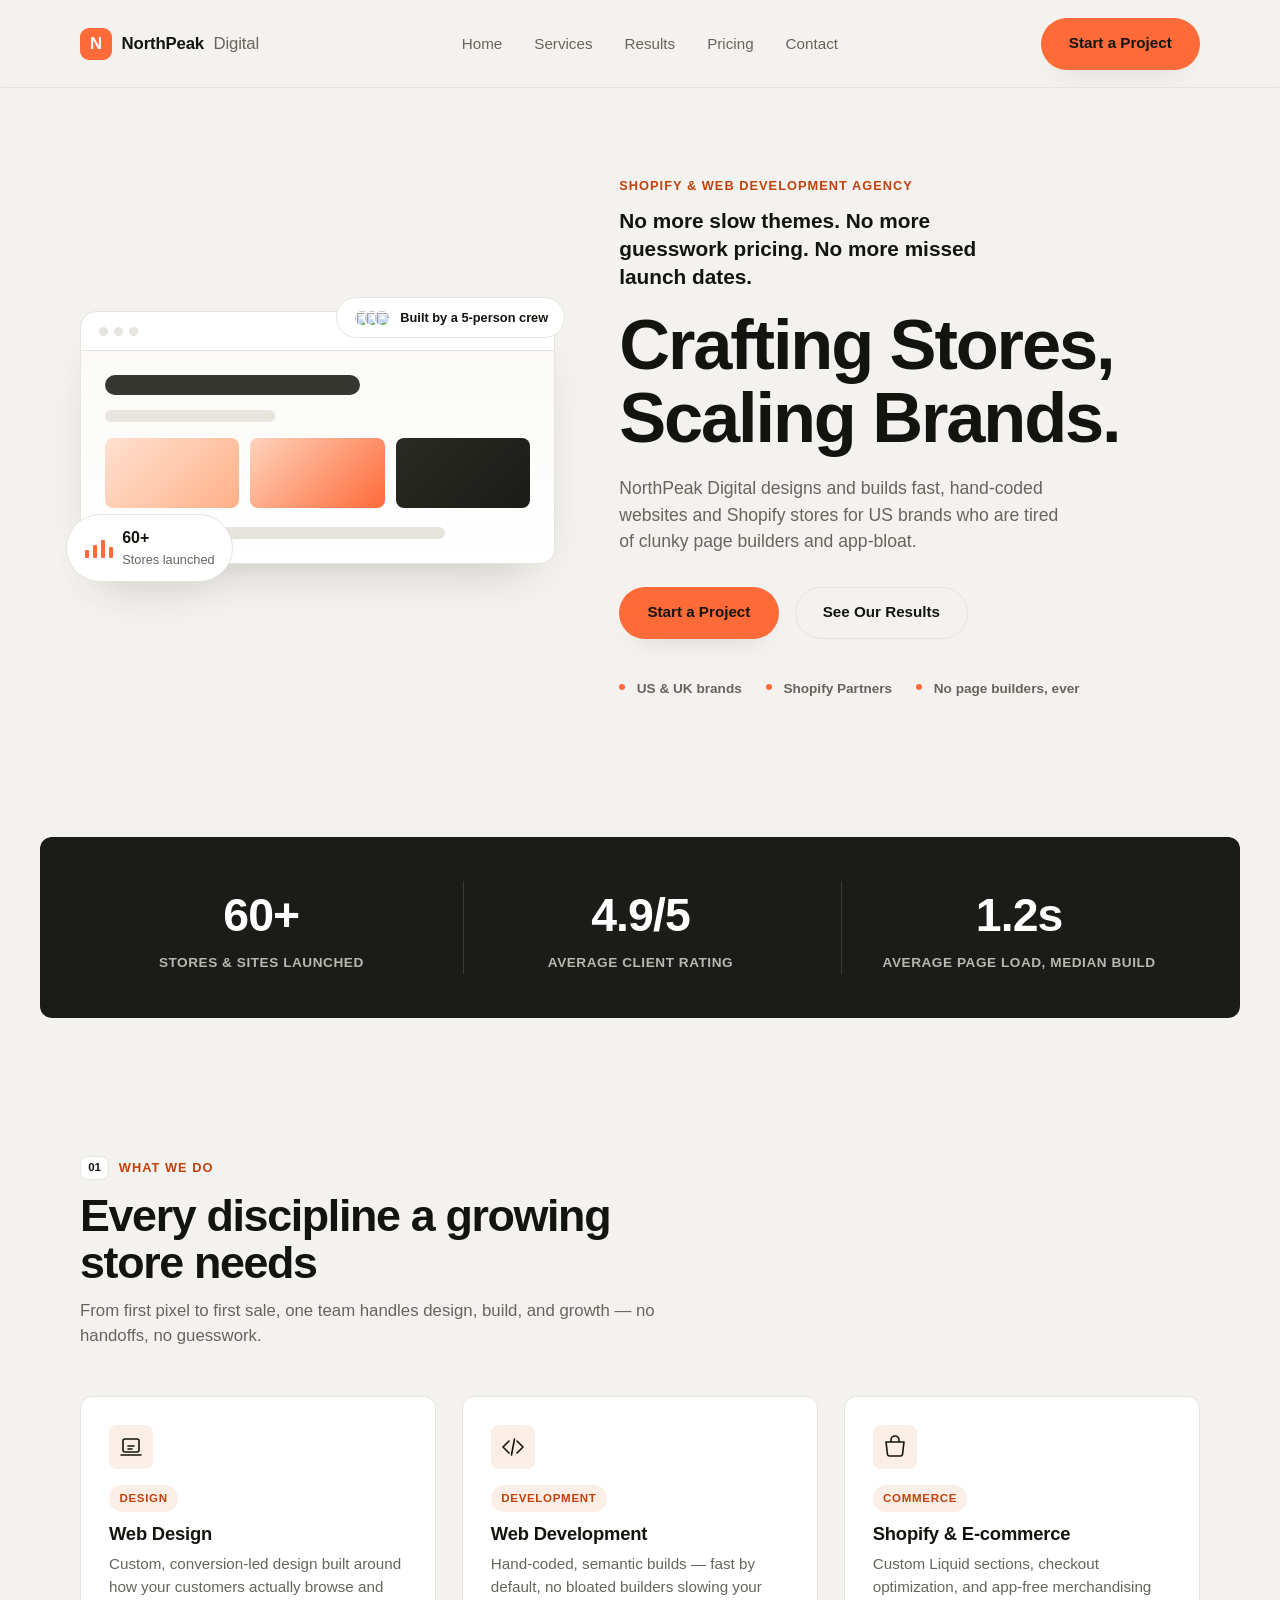
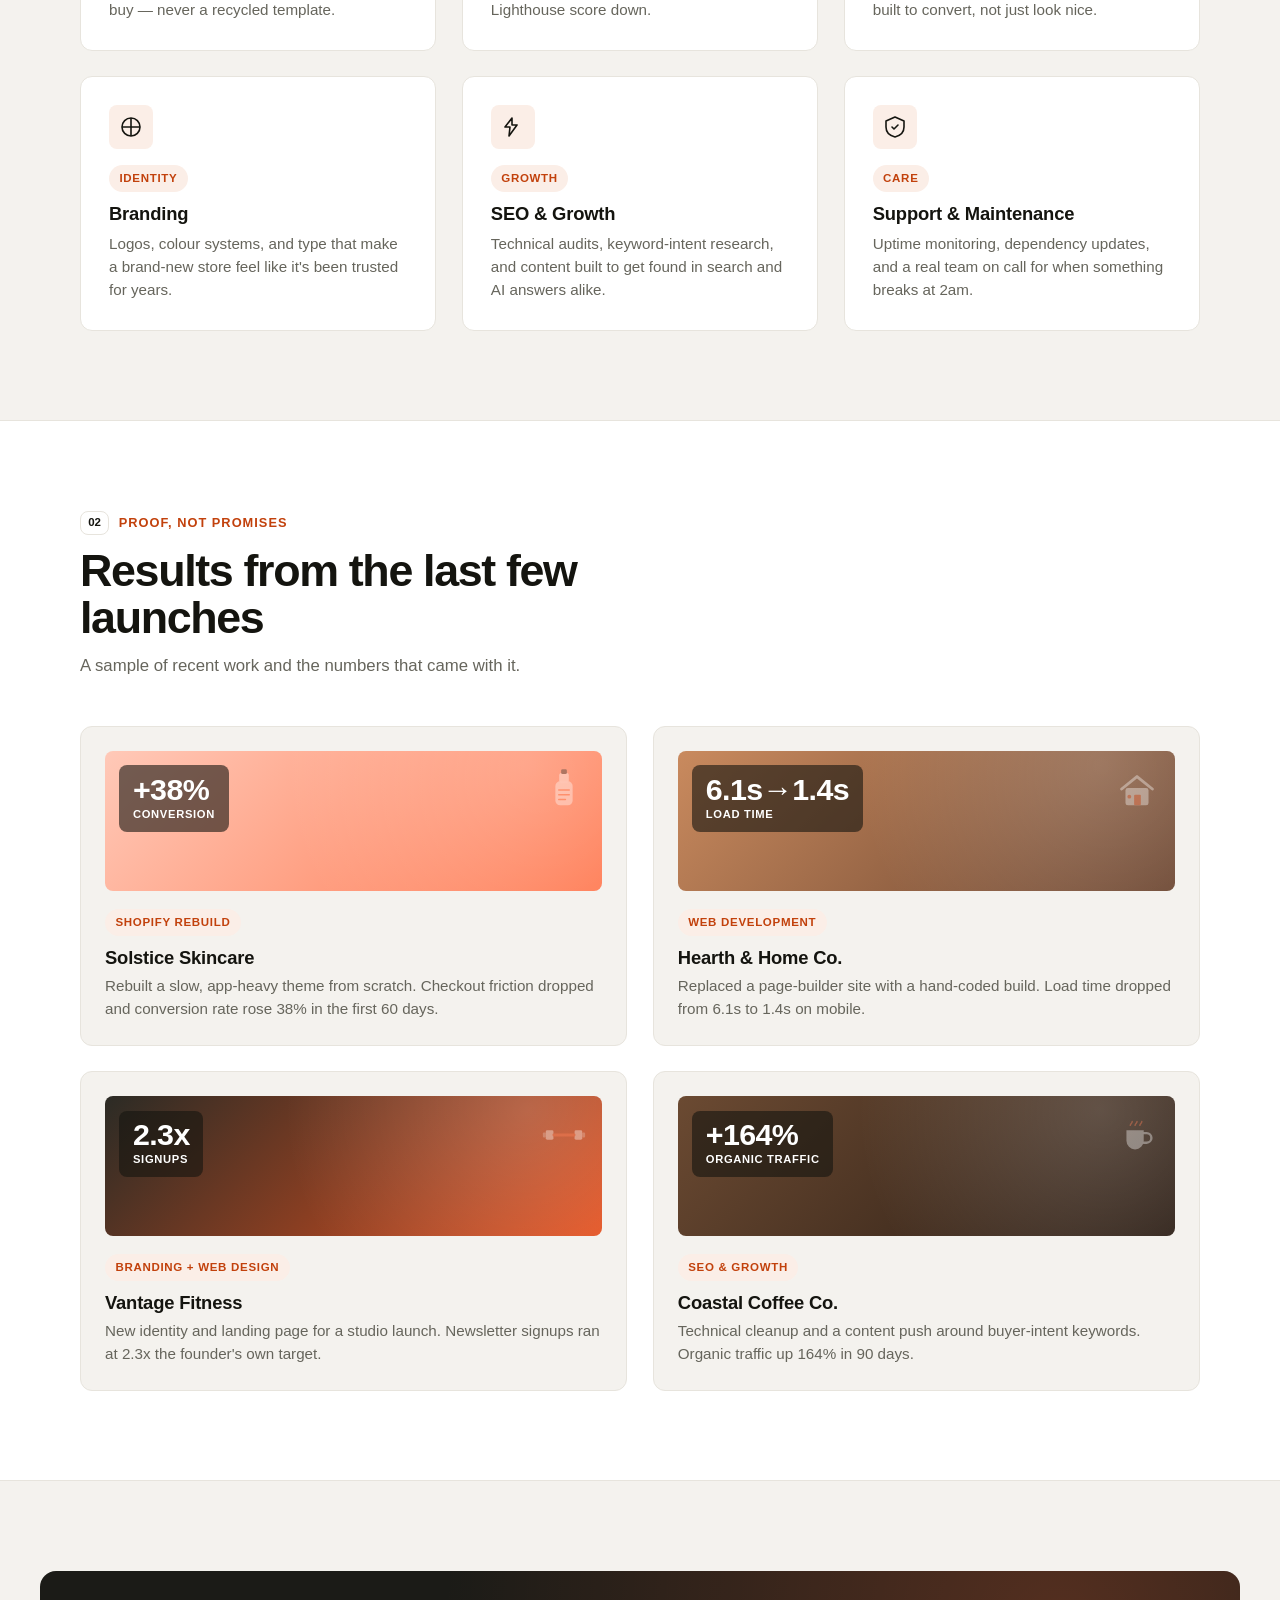
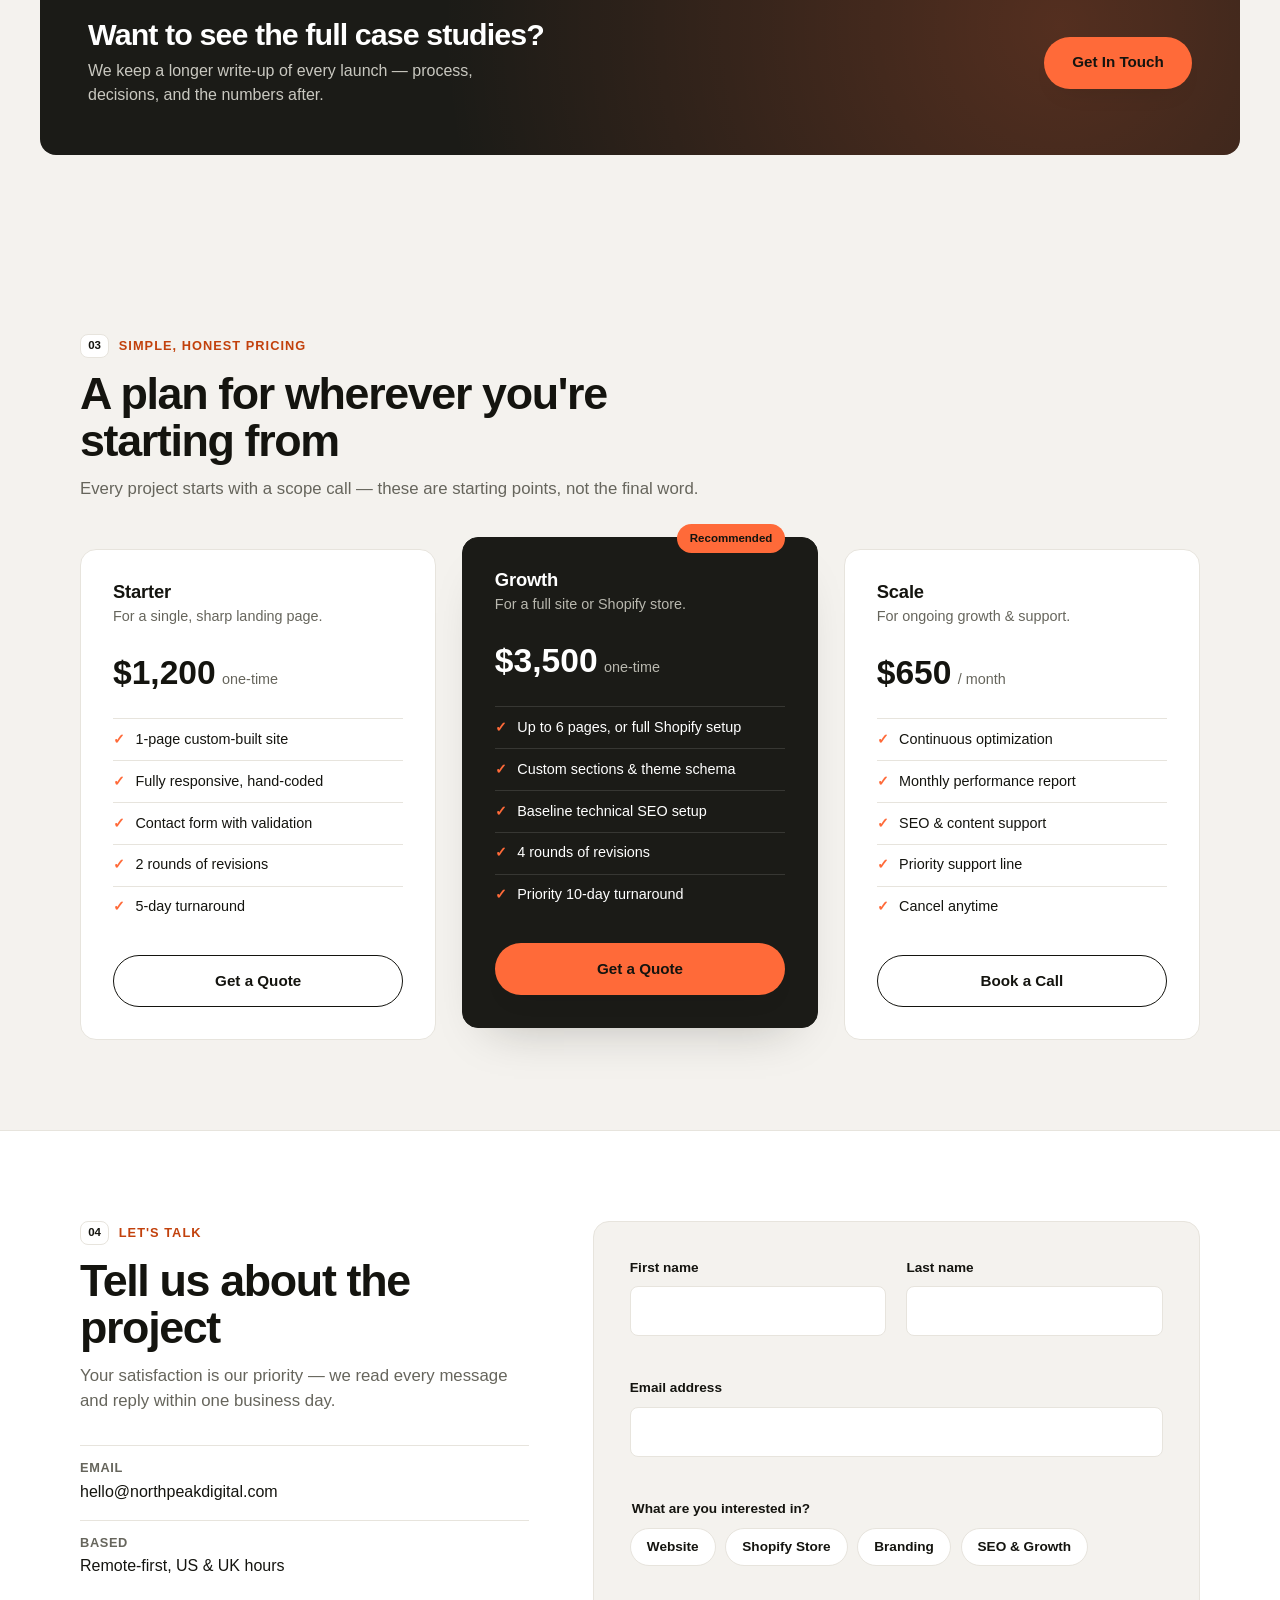
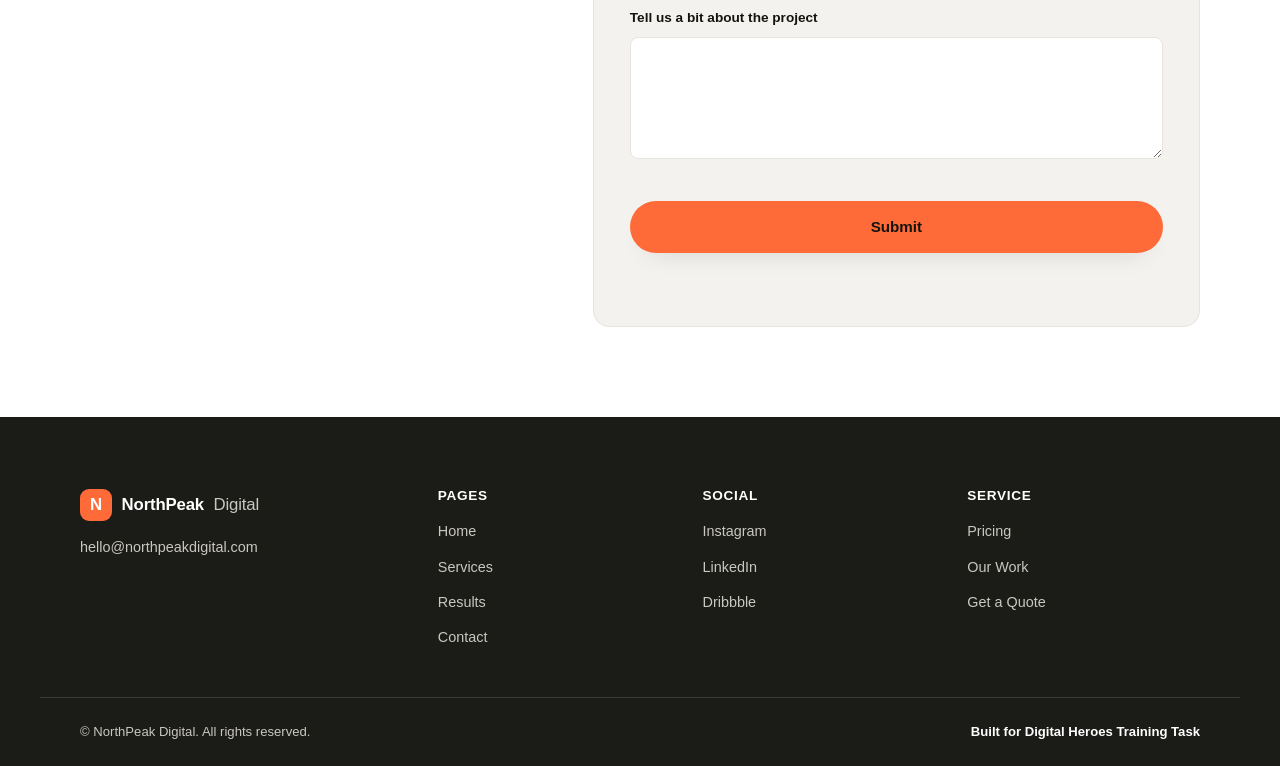
==== commit b70aca87: "Redesign for a bolder, more premium feel: numbered sections, punchier hero, metric-led case study ca" ====
--- a/index.html
+++ b/index.html
@@ -96,6 +96,7 @@
 
       <div class="hero-copy">
         <p class="eyebrow">Shopify &amp; Web Development Agency</p>
+        <p class="hero-kicker">No more slow themes. No more guesswork pricing. No more missed launch dates.</p>
         <h1 id="hero-heading">Crafting Stores, <br>Scaling Brands.</h1>
         <p class="hero-sub">
           NorthPeak Digital designs and builds fast, hand-coded websites and Shopify
@@ -137,7 +138,7 @@
   <section class="services" id="services" aria-labelledby="services-heading">
     <div class="container">
       <div class="section-head">
-        <p class="eyebrow">What we do</p>
+        <p class="eyebrow"><span class="num">01</span> What we do</p>
         <h2 id="services-heading">Every discipline a growing store needs</h2>
         <p class="section-sub">From first pixel to first sale, one team handles design, build, and growth — no handoffs, no guesswork.</p>
       </div>
@@ -206,7 +207,7 @@
   <section class="results" id="results" aria-labelledby="results-heading">
     <div class="container">
       <div class="section-head">
-        <p class="eyebrow">Proof, not promises</p>
+        <p class="eyebrow"><span class="num">02</span> Proof, not promises</p>
         <h2 id="results-heading">Results from the last few launches</h2>
         <p class="section-sub">A sample of recent work and the numbers that came with it.</p>
       </div>
@@ -215,7 +216,7 @@
 
         <article class="result-card">
           <div class="result-visual grad-skincare" aria-hidden="true">
-            <svg class="result-icon" width="88" height="88" viewBox="0 0 100 100" fill="none">
+            <svg class="result-icon" width="48" height="48" viewBox="0 0 100 100" fill="none">
               <rect x="32" y="34" width="36" height="50" rx="10" fill="#FFFFFF" fill-opacity="0.92"/>
               <rect x="40" y="16" width="20" height="22" rx="6" fill="#FFFFFF" fill-opacity="0.92"/>
               <rect x="44" y="9" width="12" height="10" rx="3" fill="#14140F"/>
@@ -223,7 +224,10 @@
               <line x1="39" y1="62" x2="61" y2="62" stroke="#FF6A39" stroke-width="3" stroke-linecap="round"/>
               <line x1="39" y1="72" x2="53" y2="72" stroke="#FF6A39" stroke-width="3" stroke-linecap="round"/>
             </svg>
-            <span class="metric-pill">+38% conversion</span>
+            <div class="result-metric">
+              <span class="result-metric-value">+38%</span>
+              <span class="result-metric-label">Conversion</span>
+            </div>
           </div>
           <span class="service-tag">Shopify Rebuild</span>
           <h3>Solstice Skincare</h3>
@@ -232,13 +236,16 @@
 
         <article class="result-card">
           <div class="result-visual grad-home" aria-hidden="true">
-            <svg class="result-icon" width="88" height="88" viewBox="0 0 100 100" fill="none">
+            <svg class="result-icon" width="48" height="48" viewBox="0 0 100 100" fill="none">
               <path d="M18 50 L50 24 L82 50" stroke="#FFFFFF" stroke-opacity="0.92" stroke-width="6" stroke-linecap="round" stroke-linejoin="round"/>
               <rect x="26" y="48" width="48" height="36" rx="5" fill="#FFFFFF" fill-opacity="0.92"/>
               <rect x="44" y="62" width="14" height="22" rx="2" fill="#FF6A39"/>
               <circle cx="34" cy="66" r="4" fill="#FF6A39"/>
             </svg>
-            <span class="metric-pill">6.1s → 1.4s</span>
+            <div class="result-metric">
+              <span class="result-metric-value">6.1s→1.4s</span>
+              <span class="result-metric-label">Load time</span>
+            </div>
           </div>
           <span class="service-tag">Web Development</span>
           <h3>Hearth &amp; Home Co.</h3>
@@ -247,14 +254,17 @@
 
         <article class="result-card">
           <div class="result-visual grad-fitness" aria-hidden="true">
-            <svg class="result-icon" width="88" height="88" viewBox="0 0 100 100" fill="none">
+            <svg class="result-icon" width="48" height="48" viewBox="0 0 100 100" fill="none">
               <rect x="12" y="40" width="16" height="20" rx="3" fill="#FFFFFF" fill-opacity="0.92"/>
               <rect x="72" y="40" width="16" height="20" rx="3" fill="#FFFFFF" fill-opacity="0.92"/>
               <rect x="6" y="45" width="6" height="10" rx="2" fill="#FFFFFF" fill-opacity="0.55"/>
               <rect x="88" y="45" width="6" height="10" rx="2" fill="#FFFFFF" fill-opacity="0.55"/>
               <rect x="26" y="47" width="48" height="6" rx="3" fill="#FF6A39"/>
             </svg>
-            <span class="metric-pill">2.3x signups</span>
+            <div class="result-metric">
+              <span class="result-metric-value">2.3x</span>
+              <span class="result-metric-label">Signups</span>
+            </div>
           </div>
           <span class="service-tag">Branding + Web Design</span>
           <h3>Vantage Fitness</h3>
@@ -263,12 +273,15 @@
 
         <article class="result-card">
           <div class="result-visual grad-coffee" aria-hidden="true">
-            <svg class="result-icon" width="88" height="88" viewBox="0 0 100 100" fill="none">
+            <svg class="result-icon" width="48" height="48" viewBox="0 0 100 100" fill="none">
               <path d="M28 40h36v22a18 18 0 0 1-18 18 18 18 0 0 1-18-18V40Z" fill="#FFFFFF" fill-opacity="0.92"/>
               <path d="M64 46h6a10 10 0 0 1 0 20h-6" stroke="#FFFFFF" stroke-opacity="0.92" stroke-width="5" stroke-linecap="round"/>
               <path d="M36 30c0-4 4-4 4-8M46 30c0-4 4-4 4-8M56 30c0-4 4-4 4-8" stroke="#FF6A39" stroke-width="3" stroke-linecap="round"/>
             </svg>
-            <span class="metric-pill">+164% organic</span>
+            <div class="result-metric">
+              <span class="result-metric-value">+164%</span>
+              <span class="result-metric-label">Organic traffic</span>
+            </div>
           </div>
           <span class="service-tag">SEO &amp; Growth</span>
           <h3>Coastal Coffee Co.</h3>
@@ -296,7 +309,7 @@
   <section class="pricing" id="pricing" aria-labelledby="pricing-heading">
     <div class="container">
       <div class="section-head">
-        <p class="eyebrow">Simple, honest pricing</p>
+        <p class="eyebrow"><span class="num">03</span> Simple, honest pricing</p>
         <h2 id="pricing-heading">A plan for wherever you're starting from</h2>
         <p class="section-sub">Every project starts with a scope call — these are starting points, not the final word.</p>
       </div>
@@ -355,7 +368,7 @@
     <div class="container contact-grid">
 
       <div class="contact-intro">
-        <p class="eyebrow">Let's talk</p>
+        <p class="eyebrow"><span class="num">04</span> Let's talk</p>
         <h2 id="contact-heading">Tell us about the project</h2>
         <p class="section-sub">Your satisfaction is our priority — we read every message and reply within one business day.</p>
         <ul class="contact-facts">
--- a/css/styles.css
+++ b/css/styles.css
@@ -12,9 +12,9 @@
   --accent-text: #C2410C;
   --dark: #1B1B17;
 
-  --radius-lg: 28px;
-  --radius-md: 18px;
-  --radius-sm: 10px;
+  --radius-lg: 16px;
+  --radius-md: 12px;
+  --radius-sm: 8px;
   --radius-pill: 999px;
 
   --shadow-card: 0 24px 48px -28px rgba(20, 20, 15, 0.28);
@@ -82,18 +82,34 @@
   outline-offset: 2px;
 }
 
-h1, h2, h3 { font-weight: 700; letter-spacing: -0.02em; line-height: 1.1; }
-h1 { font-size: clamp(2.4rem, 5vw, 3.6rem); }
-h2 { font-size: clamp(1.7rem, 3.4vw, 2.5rem); }
-h3 { font-size: 1.15rem; }
+h1, h2, h3 { font-weight: 800; letter-spacing: -0.03em; line-height: 1.05; }
+h1 { font-size: clamp(2.7rem, 5.8vw, 4.4rem); }
+h2 { font-size: clamp(1.9rem, 3.8vw, 2.8rem); }
+h3 { font-size: 1.15rem; font-weight: 700; letter-spacing: -0.01em; }
 
 .eyebrow {
+  display: flex;
+  align-items: center;
+  gap: 0.6rem;
   color: var(--accent-text);
   font-weight: 700;
   font-size: 0.8rem;
   text-transform: uppercase;
   letter-spacing: 0.08em;
   margin-bottom: 0.75rem;
+}
+.eyebrow .num {
+  display: inline-flex;
+  align-items: center;
+  justify-content: center;
+  font-variant-numeric: tabular-nums;
+  font-size: 0.72rem;
+  color: var(--ink);
+  background: var(--surface);
+  border: 1.5px solid var(--line);
+  border-radius: var(--radius-sm);
+  padding: 0.15rem 0.45rem;
+  letter-spacing: 0;
 }
 
 .section-head {
@@ -327,6 +343,14 @@
 }
 .dot-stack img:first-child { margin-left: 0; }
 
+.hero-kicker {
+  font-weight: 700;
+  font-size: clamp(1.05rem, 2vw, 1.3rem);
+  line-height: 1.35;
+  color: var(--ink);
+  max-width: 34ch;
+  margin-bottom: 1rem;
+}
 .hero-copy .hero-sub {
   color: var(--muted);
   font-size: 1.1rem;
@@ -373,20 +397,26 @@
   display: grid;
   grid-template-columns: repeat(3, 1fr);
   gap: 1.5rem;
-  background: var(--surface);
-  border: 1px solid var(--line);
-  border-radius: var(--radius-lg);
-  padding: clamp(1.5rem, 4vw, 2.5rem);
-  box-shadow: var(--shadow-soft);
+  background: var(--dark);
+  border-radius: var(--radius-md);
+  padding: clamp(1.75rem, 4vw, 2.75rem);
 }
 .stat { text-align: center; }
+.stat:not(:first-child) { border-left: 1px solid rgba(255, 255, 255, 0.14); }
 .stat strong {
   display: block;
-  font-size: clamp(1.6rem, 3vw, 2.2rem);
+  font-size: clamp(2rem, 4vw, 2.9rem);
   font-weight: 800;
-  color: var(--accent-dark);
-}
-.stat span { color: var(--muted); font-size: 0.9rem; }
+  letter-spacing: -0.02em;
+  color: #fff;
+}
+.stat span {
+  color: #B9B8AF;
+  font-size: 0.85rem;
+  font-weight: 600;
+  text-transform: uppercase;
+  letter-spacing: 0.04em;
+}
 
 /* ==========================================================================
    Services
@@ -463,28 +493,42 @@
 
 .result-icon {
   position: absolute;
-  top: 50%;
-  right: 1.1rem;
-  transform: translateY(-50%);
+  top: 0.9rem;
+  right: 0.9rem;
   z-index: 0;
-  opacity: 0.95;
+  opacity: 0.4;
 }
 .result-visual::before {
   content: "";
   position: absolute;
   inset: 0;
   z-index: 1;
-  background: radial-gradient(circle at 15% 15%, rgba(255,255,255,0.22), transparent 55%);
-}
-.metric-pill {
+  background: radial-gradient(circle at 85% 10%, rgba(255,255,255,0.18), transparent 55%);
+}
+.result-metric {
   position: relative;
   z-index: 2;
-  background: rgba(255,255,255,0.95);
-  color: var(--ink);
-  font-weight: 700;
-  font-size: 0.78rem;
-  padding: 0.4rem 0.75rem;
-  border-radius: var(--radius-pill);
+  display: inline-flex;
+  flex-direction: column;
+  gap: 0.1rem;
+  align-self: flex-start;
+  background: rgba(20, 20, 15, 0.6);
+  padding: 0.55rem 0.85rem;
+  border-radius: var(--radius-sm);
+}
+.result-metric-value {
+  color: #fff;
+  font-weight: 800;
+  font-size: clamp(1.4rem, 2.6vw, 1.9rem);
+  line-height: 1;
+  letter-spacing: -0.02em;
+}
+.result-metric-label {
+  color: #fff;
+  font-weight: 600;
+  font-size: 0.7rem;
+  text-transform: uppercase;
+  letter-spacing: 0.06em;
 }
 .result-card h3 { margin-bottom: 0.5rem; }
 .result-card p { color: var(--muted); font-size: 0.95rem; }
@@ -742,6 +786,7 @@
 
   .stats-grid { grid-template-columns: 1fr; text-align: left; }
   .stat { display: flex; align-items: baseline; gap: 0.6rem; justify-content: space-between; text-align: left; }
+  .stat:not(:first-child) { border-left: 0; border-top: 1px solid rgba(255, 255, 255, 0.14); padding-top: 0.9rem; }
 
   .results-grid { grid-template-columns: 1fr; }
   .pricing-grid { grid-template-columns: 1fr; }
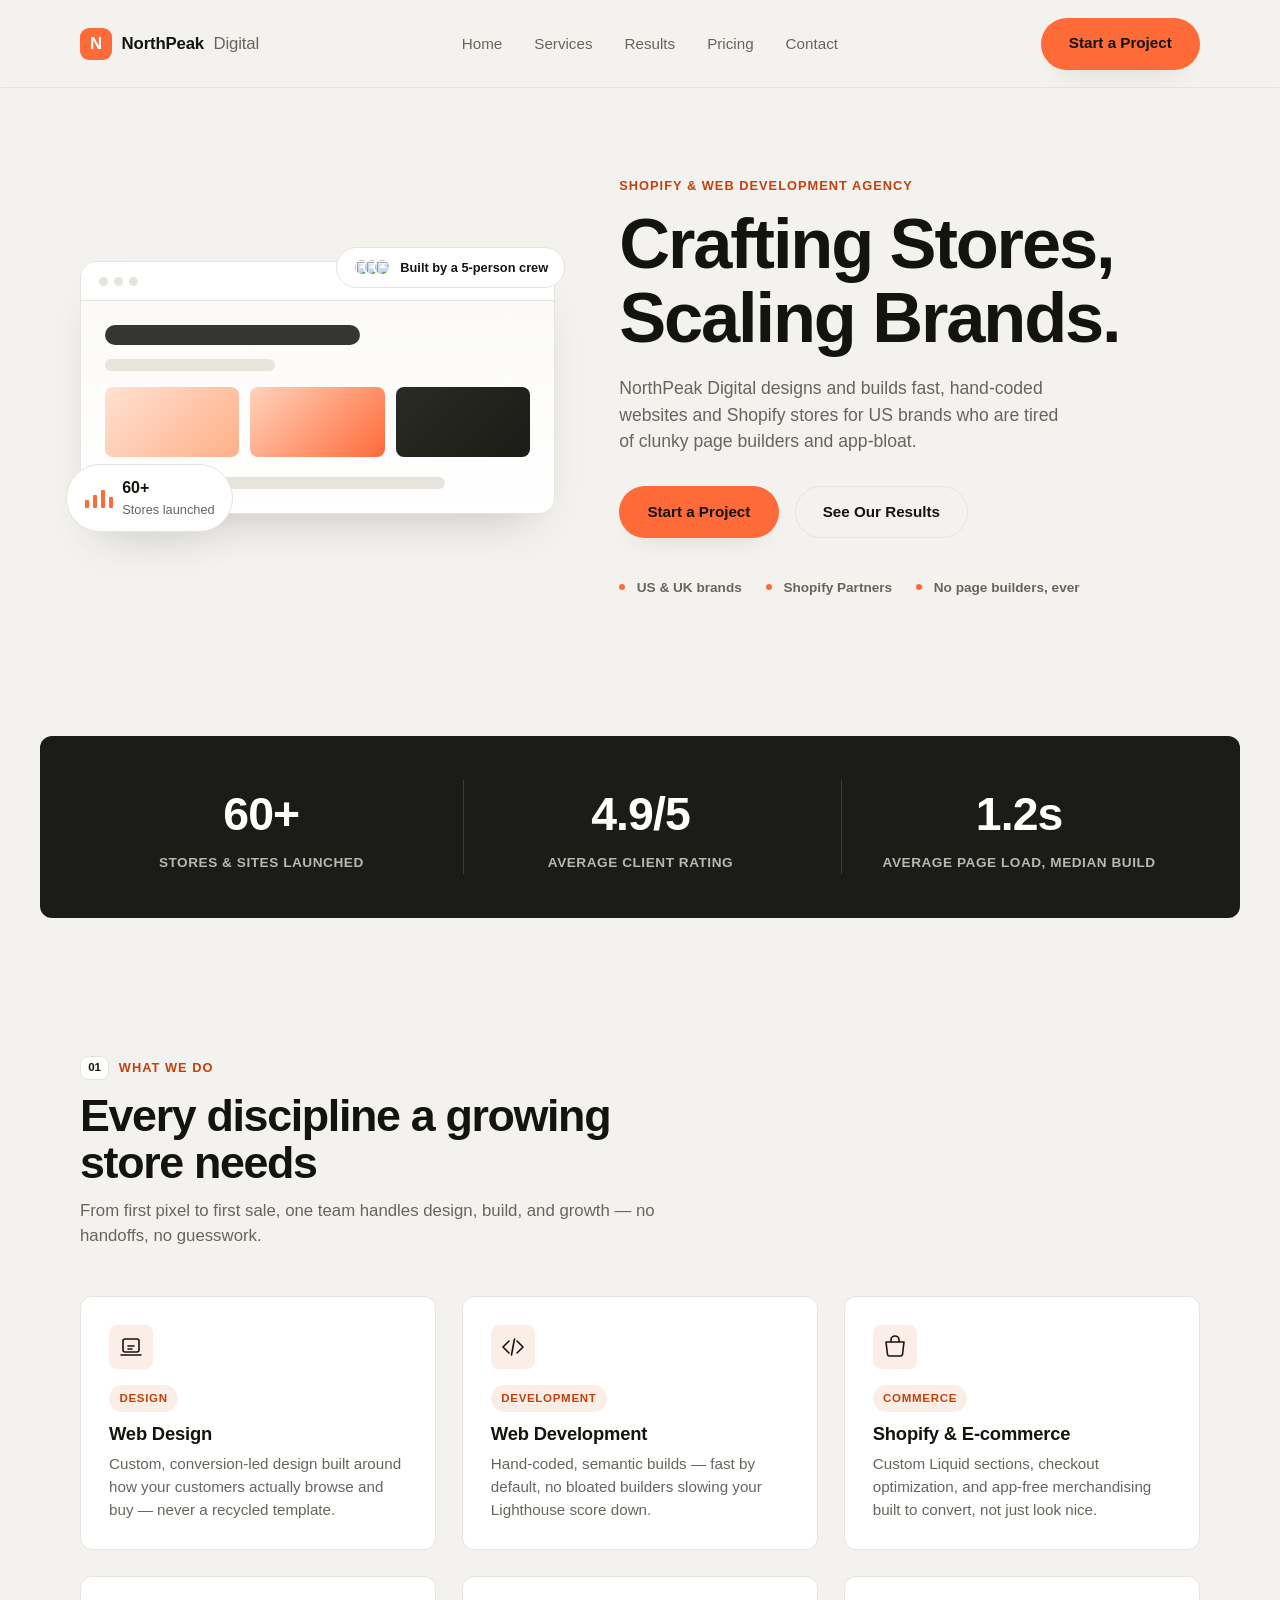
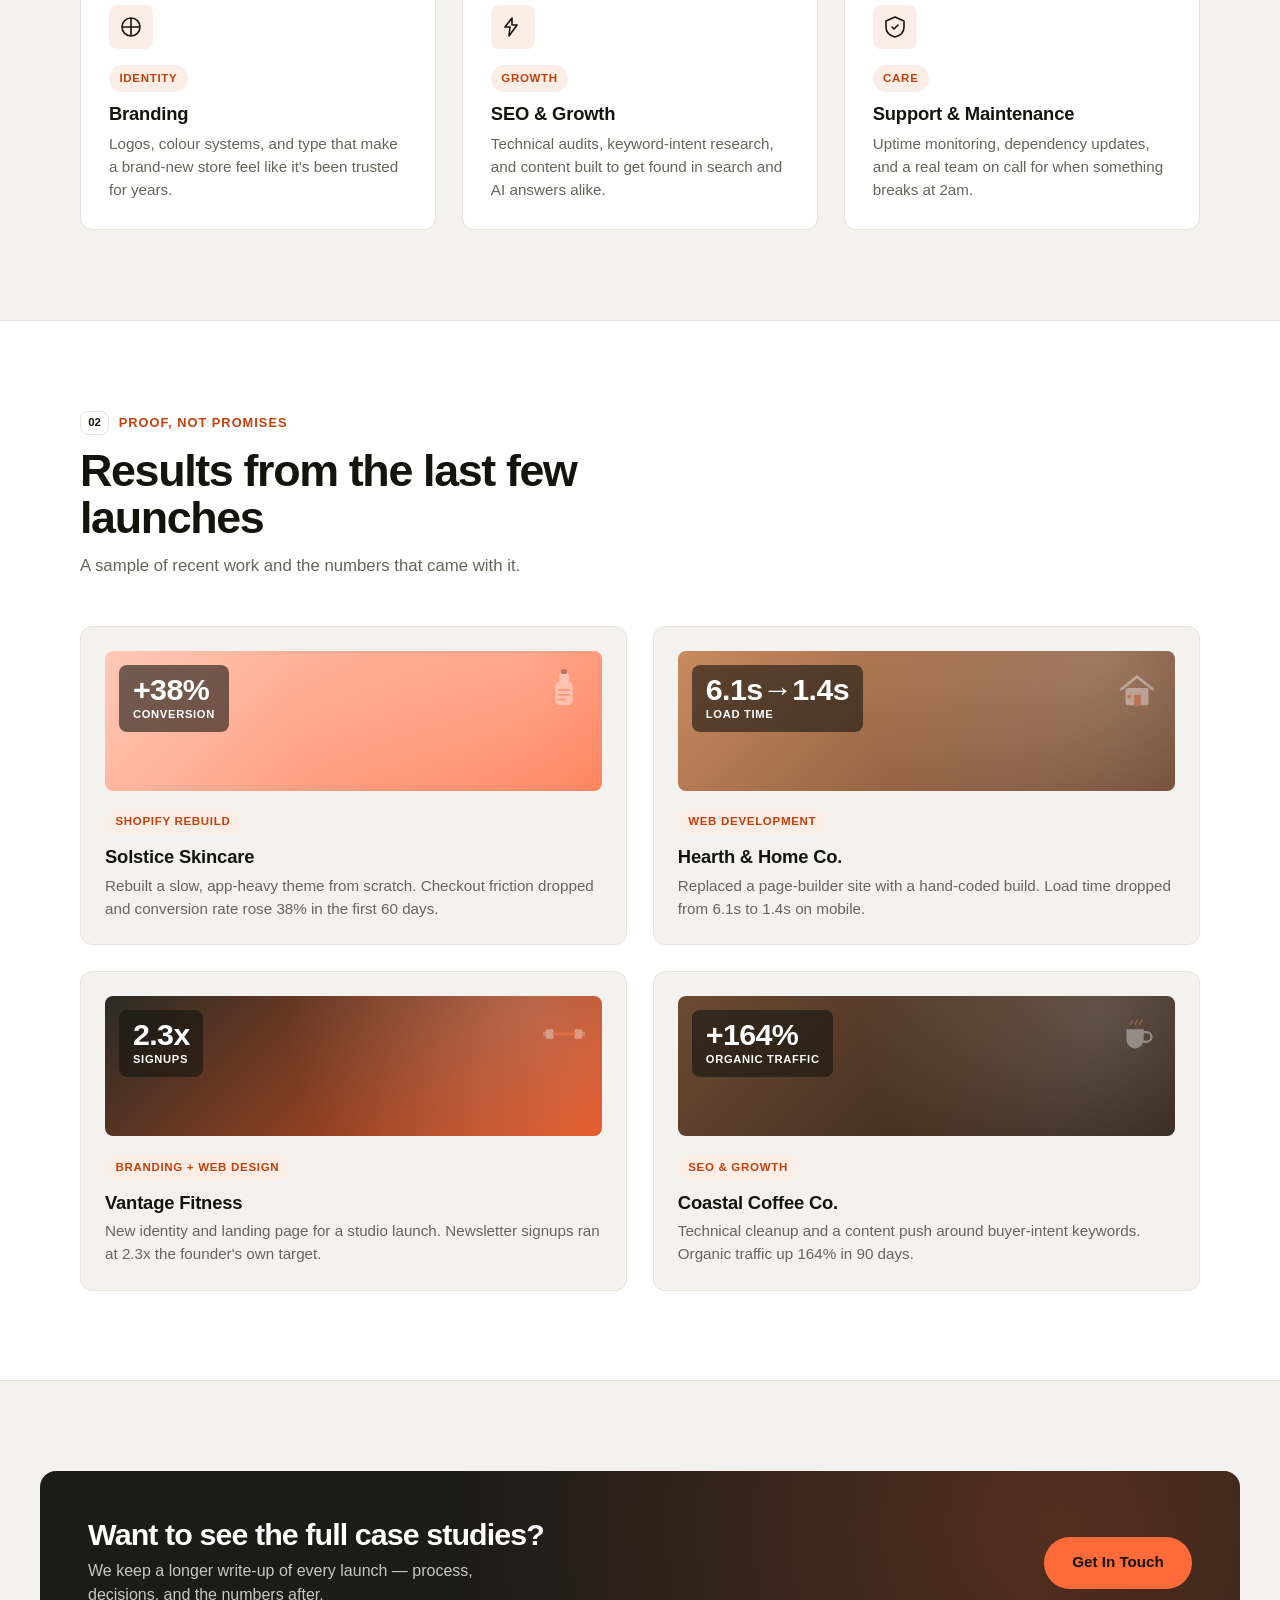
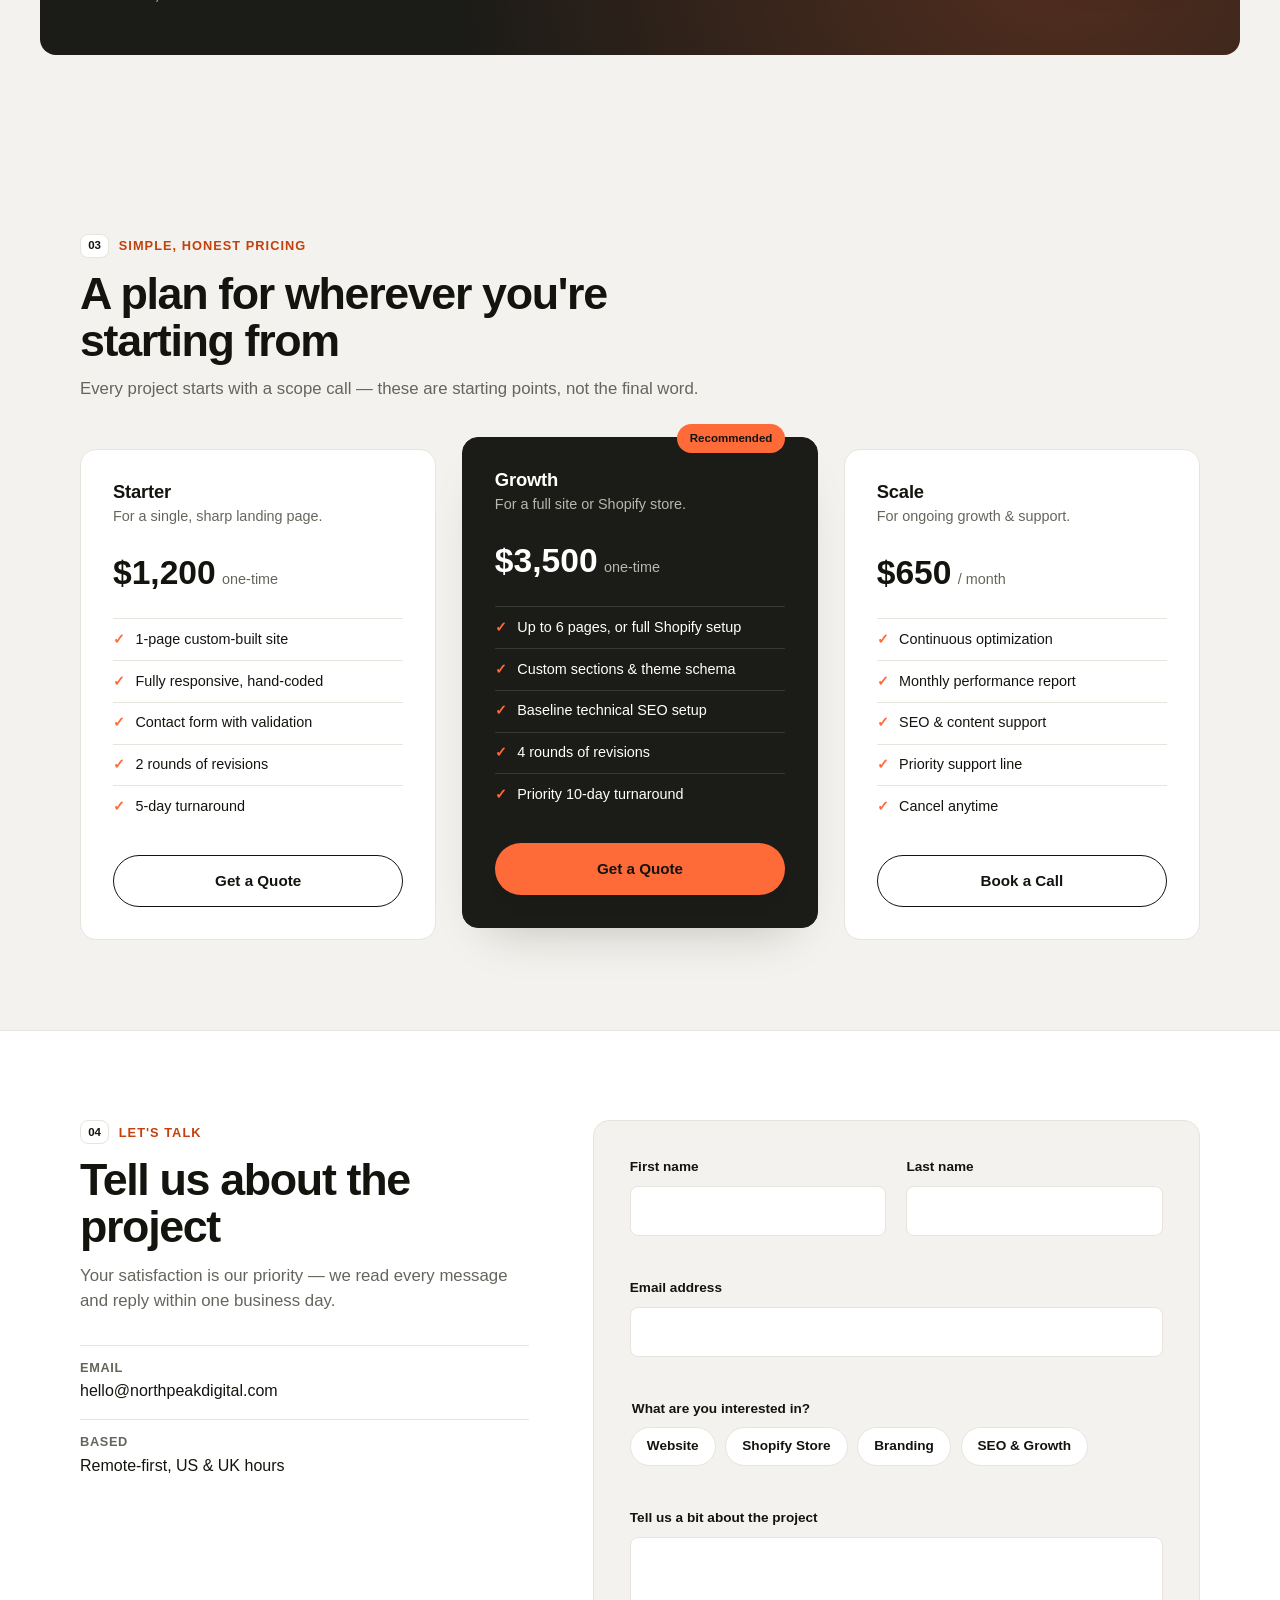
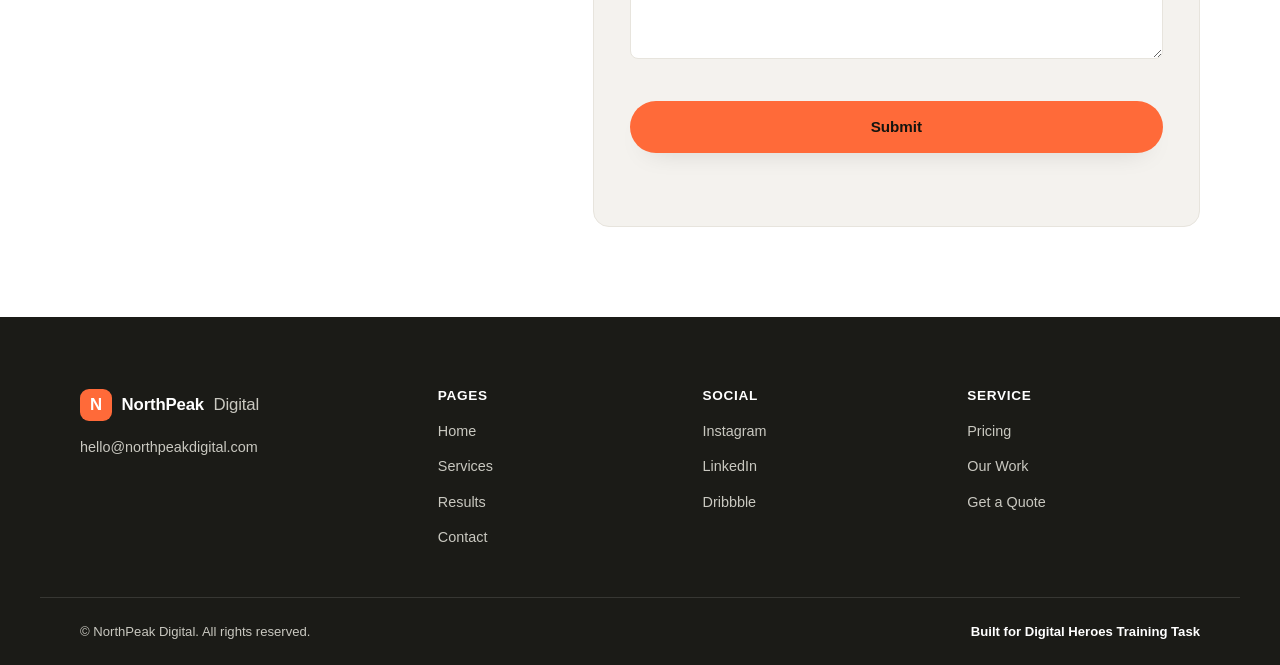
==== commit abe2f2f0: "recent" ====
--- a/index.html
+++ b/index.html
@@ -1,25 +1,46 @@
 <!DOCTYPE html>
 <html lang="en">
+
 <head>
-<meta charset="UTF-8">
-<meta name="viewport" content="width=device-width, initial-scale=1.0">
-<title>NorthPeak Digital — Shopify &amp; Web Development Agency</title>
-<meta name="description" content="NorthPeak Digital builds fast, custom Shopify stores and websites for US brands that are done chasing app-bloat and template themes.">
-<link rel="icon" href="data:image/svg+xml,%3Csvg xmlns='http://www.w3.org/2000/svg' viewBox='0 0 32 32'%3E%3Crect width='32' height='32' rx='8' fill='%23FF6A39'/%3E%3Cpath d='M9 22V10h2.6l8.8 8V10H23v12h-2.6l-8.8-8v8H9Z' fill='%2314140F'/%3E%3C/svg%3E">
-<link rel="stylesheet" href="css/styles.css">
+  <meta charset="UTF-8">
+  <meta name="viewport" content="width=device-width, initial-scale=1.0">
+  <title>NorthPeak Digital — Shopify &amp; Web Development Agency</title>
+  <meta name="description"
+    content="NorthPeak Digital builds fast, custom Shopify stores and websites for US brands that are done chasing app-bloat and template themes.">
+  <link rel="icon"
+    href="data:image/svg+xml,%3Csvg xmlns='http://www.w3.org/2000/svg' viewBox='0 0 32 32'%3E%3Crect width='32' height='32' rx='8' fill='%23FF6A39'/%3E%3Cpath d='M9 22V10h2.6l8.8 8V10H23v12h-2.6l-8.8-8v8H9Z' fill='%2314140F'/%3E%3C/svg%3E">
+  <link rel="stylesheet" href="css/styles.css">
 </head>
+
 <body>
 
-<a class="skip-link" href="#main">Skip to content</a>
-
-<header class="site-header">
-  <div class="container header-inner">
-    <a href="#top" class="logo">
-      <span class="logo-mark" aria-hidden="true">N</span>
-      NorthPeak <span class="logo-thin">Digital</span>
-    </a>
-
-    <nav class="primary-nav" aria-label="Primary">
+  <a class="skip-link" href="#main">Skip to content</a>
+
+  <header class="site-header">
+    <div class="container header-inner">
+      <a href="#top" class="logo">
+        <span class="logo-mark" aria-hidden="true">N</span>
+        NorthPeak <span class="logo-thin">Digital</span>
+      </a>
+
+      <nav class="primary-nav" aria-label="Primary">
+        <ul>
+          <li><a href="#top">Home</a></li>
+          <li><a href="#services">Services</a></li>
+          <li><a href="#results">Results</a></li>
+          <li><a href="#pricing">Pricing</a></li>
+          <li><a href="#contact">Contact</a></li>
+        </ul>
+      </nav>
+
+      <a href="#contact" class="btn btn-primary nav-cta">Start a Project</a>
+
+      <button class="nav-toggle" type="button" aria-expanded="false" aria-controls="mobile-nav" aria-label="Open menu">
+        <span></span><span></span><span></span>
+      </button>
+    </div>
+
+    <div class="mobile-nav" id="mobile-nav" hidden>
       <ul>
         <li><a href="#top">Home</a></li>
         <li><a href="#services">Services</a></li>
@@ -27,463 +48,481 @@
         <li><a href="#pricing">Pricing</a></li>
         <li><a href="#contact">Contact</a></li>
       </ul>
-    </nav>
-
-    <a href="#contact" class="btn btn-primary nav-cta">Start a Project</a>
-
-    <button class="nav-toggle" type="button" aria-expanded="false" aria-controls="mobile-nav" aria-label="Open menu">
-      <span></span><span></span><span></span>
-    </button>
-  </div>
-
-  <div class="mobile-nav" id="mobile-nav" hidden>
-    <ul>
-      <li><a href="#top">Home</a></li>
-      <li><a href="#services">Services</a></li>
-      <li><a href="#results">Results</a></li>
-      <li><a href="#pricing">Pricing</a></li>
-      <li><a href="#contact">Contact</a></li>
-    </ul>
-    <a href="#contact" class="btn btn-primary">Start a Project</a>
-  </div>
-</header>
-
-<main id="main">
-
-  <!-- HERO -->
-  <section class="hero" id="top" aria-labelledby="hero-heading">
-    <div class="container hero-grid">
-
-      <div class="hero-visual" aria-hidden="true">
-        <div class="browser-card">
-          <div class="browser-bar">
-            <span></span><span></span><span></span>
-          </div>
-          <div class="browser-body">
-            <div class="skel-line w-60"></div>
-            <div class="skel-line w-40"></div>
-            <div class="skel-blocks">
-              <div class="skel-block"></div>
-              <div class="skel-block"></div>
-              <div class="skel-block tall"></div>
-            </div>
-            <div class="skel-line w-80"></div>
-          </div>
-        </div>
-
-        <div class="floating-chip chip-team">
-          <span class="dot-stack">
-            <img src="https://randomuser.me/api/portraits/women/65.jpg" width="18" height="18" alt="" loading="lazy">
-            <img src="https://randomuser.me/api/portraits/men/32.jpg" width="18" height="18" alt="" loading="lazy">
-            <img src="https://randomuser.me/api/portraits/women/44.jpg" width="18" height="18" alt="" loading="lazy">
-          </span>
-          Built by a 5-person crew
-        </div>
-
-        <div class="floating-chip chip-stat">
-          <svg width="28" height="20" viewBox="0 0 28 20" fill="none">
-            <rect x="0" y="12" width="4" height="8" rx="1" fill="#FF6A39"/>
-            <rect x="8" y="7" width="4" height="13" rx="1" fill="#FF6A39"/>
-            <rect x="16" y="2" width="4" height="18" rx="1" fill="#FF6A39"/>
-            <rect x="24" y="9" width="4" height="11" rx="1" fill="#FF6A39"/>
-          </svg>
-          <div>
-            <strong>60+</strong>
-            <span>Stores launched</span>
-          </div>
-        </div>
-      </div>
-
-      <div class="hero-copy">
-        <p class="eyebrow">Shopify &amp; Web Development Agency</p>
-        <p class="hero-kicker">No more slow themes. No more guesswork pricing. No more missed launch dates.</p>
-        <h1 id="hero-heading">Crafting Stores, <br>Scaling Brands.</h1>
-        <p class="hero-sub">
-          NorthPeak Digital designs and builds fast, hand-coded websites and Shopify
-          stores for US brands who are tired of clunky page builders and app-bloat.
-        </p>
-        <div class="hero-actions">
-          <a href="#contact" class="btn btn-primary">Start a Project</a>
-          <a href="#results" class="btn btn-ghost">See Our Results</a>
-        </div>
-        <ul class="hero-trust" aria-label="Trusted by">
-          <li>US &amp; UK brands</li>
-          <li>Shopify Partners</li>
-          <li>No page builders, ever</li>
+      <a href="#contact" class="btn btn-primary">Start a Project</a>
+    </div>
+  </header>
+
+  <main id="main">
+
+    <!-- HERO -->
+    <section class="hero" id="top" aria-labelledby="hero-heading">
+      <div class="container hero-grid">
+
+        <div class="hero-visual" aria-hidden="true">
+          <div class="browser-card">
+            <div class="browser-bar">
+              <span></span><span></span><span></span>
+            </div>
+            <div class="browser-body">
+              <div class="skel-line w-60"></div>
+              <div class="skel-line w-40"></div>
+              <div class="skel-blocks">
+                <div class="skel-block"></div>
+                <div class="skel-block"></div>
+                <div class="skel-block tall"></div>
+              </div>
+              <div class="skel-line w-80"></div>
+            </div>
+          </div>
+
+          <div class="floating-chip chip-team">
+            <span class="dot-stack">
+              <img src="https://randomuser.me/api/portraits/women/65.jpg" width="18" height="18" alt="" loading="lazy">
+              <img src="https://randomuser.me/api/portraits/men/32.jpg" width="18" height="18" alt="" loading="lazy">
+              <img src="https://randomuser.me/api/portraits/women/44.jpg" width="18" height="18" alt="" loading="lazy">
+            </span>
+            Built by a 5-person crew
+          </div>
+
+          <div class="floating-chip chip-stat">
+            <svg width="28" height="20" viewBox="0 0 28 20" fill="none">
+              <rect x="0" y="12" width="4" height="8" rx="1" fill="#FF6A39" />
+              <rect x="8" y="7" width="4" height="13" rx="1" fill="#FF6A39" />
+              <rect x="16" y="2" width="4" height="18" rx="1" fill="#FF6A39" />
+              <rect x="24" y="9" width="4" height="11" rx="1" fill="#FF6A39" />
+            </svg>
+            <div>
+              <strong>60+</strong>
+              <span>Stores launched</span>
+            </div>
+          </div>
+        </div>
+
+        <div class="hero-copy">
+          <p class="eyebrow">Shopify &amp; Web Development Agency</p>
+          <!-- <p class="hero-kicker">No more slow themes. No more guesswork pricing. No more missed launch dates.</p> -->
+          <h1 id="hero-heading">Crafting Stores, <br>Scaling Brands.</h1>
+          <p class="hero-sub">
+            NorthPeak Digital designs and builds fast, hand-coded websites and Shopify
+            stores for US brands who are tired of clunky page builders and app-bloat.
+          </p>
+          <div class="hero-actions">
+            <a href="#contact" class="btn btn-primary">Start a Project</a>
+            <a href="#results" class="btn btn-ghost">See Our Results</a>
+          </div>
+          <ul class="hero-trust" aria-label="Trusted by">
+            <li>US &amp; UK brands</li>
+            <li>Shopify Partners</li>
+            <li>No page builders, ever</li>
+          </ul>
+        </div>
+
+      </div>
+    </section>
+
+    <!-- TRUST / STATS STRIP -->
+    <section class="stats-strip" aria-label="NorthPeak Digital in numbers">
+      <div class="container stats-grid">
+        <div class="stat">
+          <strong>60+</strong>
+          <span>Stores &amp; sites launched</span>
+        </div>
+        <div class="stat">
+          <strong>4.9/5</strong>
+          <span>Average client rating</span>
+        </div>
+        <div class="stat">
+          <strong>1.2s</strong>
+          <span>Average page load, median build</span>
+        </div>
+      </div>
+    </section>
+
+    <!-- SERVICES -->
+    <section class="services" id="services" aria-labelledby="services-heading">
+      <div class="container">
+        <div class="section-head">
+          <p class="eyebrow"><span class="num">01</span> What we do</p>
+          <h2 id="services-heading">Every discipline a growing store needs</h2>
+          <p class="section-sub">From first pixel to first sale, one team handles design, build, and growth — no
+            handoffs, no guesswork.</p>
+        </div>
+
+        <div class="services-grid">
+
+          <article class="service-card">
+            <div class="service-icon" aria-hidden="true">
+              <svg width="24" height="24" viewBox="0 0 24 24" fill="none">
+                <path d="M4 6a2 2 0 0 1 2-2h12a2 2 0 0 1 2 2v9a2 2 0 0 1-2 2H6a2 2 0 0 1-2-2V6Z" stroke="#14140F"
+                  stroke-width="1.6" />
+                <path d="M2 20h20M9 11h6M9 14h4" stroke="#14140F" stroke-width="1.6" stroke-linecap="round" />
+              </svg>
+            </div>
+            <span class="service-tag">Design</span>
+            <h3>Web Design</h3>
+            <p>Custom, conversion-led design built around how your customers actually browse and buy — never a recycled
+              template.</p>
+          </article>
+
+          <article class="service-card">
+            <div class="service-icon" aria-hidden="true">
+              <svg width="24" height="24" viewBox="0 0 24 24" fill="none">
+                <path d="m8 6-6 6 6 6M16 6l6 6-6 6M13.5 4l-3 16" stroke="#14140F" stroke-width="1.6"
+                  stroke-linecap="round" stroke-linejoin="round" />
+              </svg>
+            </div>
+            <span class="service-tag">Development</span>
+            <h3>Web Development</h3>
+            <p>Hand-coded, semantic builds — fast by default, no bloated builders slowing your Lighthouse score down.
+            </p>
+          </article>
+
+          <article class="service-card">
+            <div class="service-icon" aria-hidden="true">
+              <svg width="24" height="24" viewBox="0 0 24 24" fill="none">
+                <path d="M3 7h18l-1.5 12.5a2 2 0 0 1-2 1.5H6.5a2 2 0 0 1-2-1.5L3 7Z" stroke="#14140F" stroke-width="1.6"
+                  stroke-linejoin="round" />
+                <path d="M8 7V5a4 4 0 0 1 8 0v2" stroke="#14140F" stroke-width="1.6" />
+              </svg>
+            </div>
+            <span class="service-tag">Commerce</span>
+            <h3>Shopify &amp; E-commerce</h3>
+            <p>Custom Liquid sections, checkout optimization, and app-free merchandising built to convert, not just look
+              nice.</p>
+          </article>
+
+          <article class="service-card">
+            <div class="service-icon" aria-hidden="true">
+              <svg width="24" height="24" viewBox="0 0 24 24" fill="none">
+                <circle cx="12" cy="12" r="9" stroke="#14140F" stroke-width="1.6" />
+                <path d="M12 3v18M3 12h18" stroke="#14140F" stroke-width="1.6" />
+              </svg>
+            </div>
+            <span class="service-tag">Identity</span>
+            <h3>Branding</h3>
+            <p>Logos, colour systems, and type that make a brand-new store feel like it's been trusted for years.</p>
+          </article>
+
+          <article class="service-card">
+            <div class="service-icon" aria-hidden="true">
+              <svg width="24" height="24" viewBox="0 0 24 24" fill="none">
+                <path d="m11 3-7 9h5l-1 9 8-11h-5l0-7Z" stroke="#14140F" stroke-width="1.6" stroke-linejoin="round" />
+              </svg>
+            </div>
+            <span class="service-tag">Growth</span>
+            <h3>SEO &amp; Growth</h3>
+            <p>Technical audits, keyword-intent research, and content built to get found in search and AI answers alike.
+            </p>
+          </article>
+
+          <article class="service-card">
+            <div class="service-icon" aria-hidden="true">
+              <svg width="24" height="24" viewBox="0 0 24 24" fill="none">
+                <path d="M12 2 3 6v6c0 5 3.8 8.7 9 10 5.2-1.3 9-5 9-10V6l-9-4Z" stroke="#14140F" stroke-width="1.6"
+                  stroke-linejoin="round" />
+                <path d="m9 12 2 2 4-4" stroke="#14140F" stroke-width="1.6" stroke-linecap="round"
+                  stroke-linejoin="round" />
+              </svg>
+            </div>
+            <span class="service-tag">Care</span>
+            <h3>Support &amp; Maintenance</h3>
+            <p>Uptime monitoring, dependency updates, and a real team on call for when something breaks at 2am.</p>
+          </article>
+
+        </div>
+      </div>
+    </section>
+
+    <!-- RESULTS -->
+    <section class="results" id="results" aria-labelledby="results-heading">
+      <div class="container">
+        <div class="section-head">
+          <p class="eyebrow"><span class="num">02</span> Proof, not promises</p>
+          <h2 id="results-heading">Results from the last few launches</h2>
+          <p class="section-sub">A sample of recent work and the numbers that came with it.</p>
+        </div>
+
+        <div class="results-grid">
+
+          <article class="result-card">
+            <div class="result-visual grad-skincare" aria-hidden="true">
+              <svg class="result-icon" width="48" height="48" viewBox="0 0 100 100" fill="none">
+                <rect x="32" y="34" width="36" height="50" rx="10" fill="#FFFFFF" fill-opacity="0.92" />
+                <rect x="40" y="16" width="20" height="22" rx="6" fill="#FFFFFF" fill-opacity="0.92" />
+                <rect x="44" y="9" width="12" height="10" rx="3" fill="#14140F" />
+                <line x1="39" y1="52" x2="61" y2="52" stroke="#FF6A39" stroke-width="3" stroke-linecap="round" />
+                <line x1="39" y1="62" x2="61" y2="62" stroke="#FF6A39" stroke-width="3" stroke-linecap="round" />
+                <line x1="39" y1="72" x2="53" y2="72" stroke="#FF6A39" stroke-width="3" stroke-linecap="round" />
+              </svg>
+              <div class="result-metric">
+                <span class="result-metric-value">+38%</span>
+                <span class="result-metric-label">Conversion</span>
+              </div>
+            </div>
+            <span class="service-tag">Shopify Rebuild</span>
+            <h3>Solstice Skincare</h3>
+            <p>Rebuilt a slow, app-heavy theme from scratch. Checkout friction dropped and conversion rate rose 38% in
+              the first 60 days.</p>
+          </article>
+
+          <article class="result-card">
+            <div class="result-visual grad-home" aria-hidden="true">
+              <svg class="result-icon" width="48" height="48" viewBox="0 0 100 100" fill="none">
+                <path d="M18 50 L50 24 L82 50" stroke="#FFFFFF" stroke-opacity="0.92" stroke-width="6"
+                  stroke-linecap="round" stroke-linejoin="round" />
+                <rect x="26" y="48" width="48" height="36" rx="5" fill="#FFFFFF" fill-opacity="0.92" />
+                <rect x="44" y="62" width="14" height="22" rx="2" fill="#FF6A39" />
+                <circle cx="34" cy="66" r="4" fill="#FF6A39" />
+              </svg>
+              <div class="result-metric">
+                <span class="result-metric-value">6.1s→1.4s</span>
+                <span class="result-metric-label">Load time</span>
+              </div>
+            </div>
+            <span class="service-tag">Web Development</span>
+            <h3>Hearth &amp; Home Co.</h3>
+            <p>Replaced a page-builder site with a hand-coded build. Load time dropped from 6.1s to 1.4s on mobile.</p>
+          </article>
+
+          <article class="result-card">
+            <div class="result-visual grad-fitness" aria-hidden="true">
+              <svg class="result-icon" width="48" height="48" viewBox="0 0 100 100" fill="none">
+                <rect x="12" y="40" width="16" height="20" rx="3" fill="#FFFFFF" fill-opacity="0.92" />
+                <rect x="72" y="40" width="16" height="20" rx="3" fill="#FFFFFF" fill-opacity="0.92" />
+                <rect x="6" y="45" width="6" height="10" rx="2" fill="#FFFFFF" fill-opacity="0.55" />
+                <rect x="88" y="45" width="6" height="10" rx="2" fill="#FFFFFF" fill-opacity="0.55" />
+                <rect x="26" y="47" width="48" height="6" rx="3" fill="#FF6A39" />
+              </svg>
+              <div class="result-metric">
+                <span class="result-metric-value">2.3x</span>
+                <span class="result-metric-label">Signups</span>
+              </div>
+            </div>
+            <span class="service-tag">Branding + Web Design</span>
+            <h3>Vantage Fitness</h3>
+            <p>New identity and landing page for a studio launch. Newsletter signups ran at 2.3x the founder's own
+              target.</p>
+          </article>
+
+          <article class="result-card">
+            <div class="result-visual grad-coffee" aria-hidden="true">
+              <svg class="result-icon" width="48" height="48" viewBox="0 0 100 100" fill="none">
+                <path d="M28 40h36v22a18 18 0 0 1-18 18 18 18 0 0 1-18-18V40Z" fill="#FFFFFF" fill-opacity="0.92" />
+                <path d="M64 46h6a10 10 0 0 1 0 20h-6" stroke="#FFFFFF" stroke-opacity="0.92" stroke-width="5"
+                  stroke-linecap="round" />
+                <path d="M36 30c0-4 4-4 4-8M46 30c0-4 4-4 4-8M56 30c0-4 4-4 4-8" stroke="#FF6A39" stroke-width="3"
+                  stroke-linecap="round" />
+              </svg>
+              <div class="result-metric">
+                <span class="result-metric-value">+164%</span>
+                <span class="result-metric-label">Organic traffic</span>
+              </div>
+            </div>
+            <span class="service-tag">SEO &amp; Growth</span>
+            <h3>Coastal Coffee Co.</h3>
+            <p>Technical cleanup and a content push around buyer-intent keywords. Organic traffic up 164% in 90 days.
+            </p>
+          </article>
+
+        </div>
+      </div>
+    </section>
+
+    <!-- CTA BANNER -->
+    <section class="cta-banner" aria-labelledby="cta-banner-heading">
+      <div class="container cta-banner-inner">
+        <div>
+          <h2 id="cta-banner-heading">Want to see the full case studies?</h2>
+          <p>We keep a longer write-up of every launch — process, decisions, and the numbers after.</p>
+        </div>
+        <div class="cta-banner-actions">
+          <a href="#contact" class="btn btn-primary">Get In Touch</a>
+        </div>
+      </div>
+    </section>
+
+    <!-- PRICING -->
+    <section class="pricing" id="pricing" aria-labelledby="pricing-heading">
+      <div class="container">
+        <div class="section-head">
+          <p class="eyebrow"><span class="num">03</span> Simple, honest pricing</p>
+          <h2 id="pricing-heading">A plan for wherever you're starting from</h2>
+          <p class="section-sub">Every project starts with a scope call — these are starting points, not the final word.
+          </p>
+        </div>
+
+        <div class="pricing-grid">
+
+          <div class="price-card">
+            <h3>Starter</h3>
+            <p class="price-desc">For a single, sharp landing page.</p>
+            <p class="price"><span class="price-amount">$1,200</span><span class="price-period">one-time</span></p>
+            <ul class="price-features">
+              <li>1-page custom-built site</li>
+              <li>Fully responsive, hand-coded</li>
+              <li>Contact form with validation</li>
+              <li>2 rounds of revisions</li>
+              <li>5-day turnaround</li>
+            </ul>
+            <a href="#contact" class="btn btn-outline">Get a Quote</a>
+          </div>
+
+          <div class="price-card price-featured">
+            <span class="price-badge">Recommended</span>
+            <h3>Growth</h3>
+            <p class="price-desc">For a full site or Shopify store.</p>
+            <p class="price"><span class="price-amount">$3,500</span><span class="price-period">one-time</span></p>
+            <ul class="price-features">
+              <li>Up to 6 pages, or full Shopify setup</li>
+              <li>Custom sections &amp; theme schema</li>
+              <li>Baseline technical SEO setup</li>
+              <li>4 rounds of revisions</li>
+              <li>Priority 10-day turnaround</li>
+            </ul>
+            <a href="#contact" class="btn btn-primary">Get a Quote</a>
+          </div>
+
+          <div class="price-card">
+            <h3>Scale</h3>
+            <p class="price-desc">For ongoing growth &amp; support.</p>
+            <p class="price"><span class="price-amount">$650</span><span class="price-period">/ month</span></p>
+            <ul class="price-features">
+              <li>Continuous optimization</li>
+              <li>Monthly performance report</li>
+              <li>SEO &amp; content support</li>
+              <li>Priority support line</li>
+              <li>Cancel anytime</li>
+            </ul>
+            <a href="#contact" class="btn btn-outline">Book a Call</a>
+          </div>
+
+        </div>
+      </div>
+    </section>
+
+    <!-- CONTACT -->
+    <section class="contact" id="contact" aria-labelledby="contact-heading">
+      <div class="container contact-grid">
+
+        <div class="contact-intro">
+          <p class="eyebrow"><span class="num">04</span> Let's talk</p>
+          <h2 id="contact-heading">Tell us about the project</h2>
+          <p class="section-sub">Your satisfaction is our priority — we read every message and reply within one business
+            day.</p>
+          <ul class="contact-facts">
+            <li><strong>Email</strong><span>hello@northpeakdigital.com</span></li>
+            <li><strong>Based</strong><span>Remote-first, US &amp; UK hours</span></li>
+          </ul>
+        </div>
+
+        <form class="contact-form" id="contact-form" novalidate>
+
+          <div class="form-row">
+            <div class="form-field">
+              <label for="firstName">First name</label>
+              <input type="text" id="firstName" name="firstName" autocomplete="given-name" required>
+              <p class="field-error" id="firstName-error" role="alert"></p>
+            </div>
+            <div class="form-field">
+              <label for="lastName">Last name</label>
+              <input type="text" id="lastName" name="lastName" autocomplete="family-name" required>
+              <p class="field-error" id="lastName-error" role="alert"></p>
+            </div>
+          </div>
+
+          <div class="form-field">
+            <label for="email">Email address</label>
+            <input type="email" id="email" name="email" autocomplete="email" required>
+            <p class="field-error" id="email-error" role="alert"></p>
+          </div>
+
+          <fieldset class="form-field">
+            <legend>What are you interested in?</legend>
+            <div class="pill-group" role="radiogroup" aria-label="Project type">
+              <label class="pill-radio">
+                <input type="radio" name="projectType" value="Website" required>
+                <span>Website</span>
+              </label>
+              <label class="pill-radio">
+                <input type="radio" name="projectType" value="Shopify Store">
+                <span>Shopify Store</span>
+              </label>
+              <label class="pill-radio">
+                <input type="radio" name="projectType" value="Branding">
+                <span>Branding</span>
+              </label>
+              <label class="pill-radio">
+                <input type="radio" name="projectType" value="SEO & Growth">
+                <span>SEO &amp; Growth</span>
+              </label>
+            </div>
+            <p class="field-error" id="projectType-error" role="alert"></p>
+          </fieldset>
+
+          <div class="form-field">
+            <label for="message">Tell us a bit about the project</label>
+            <textarea id="message" name="message" rows="4" required></textarea>
+            <p class="field-error" id="message-error" role="alert"></p>
+          </div>
+
+          <button type="submit" class="btn btn-primary btn-block">Submit</button>
+
+          <p class="form-status" id="form-status" role="status" aria-live="polite"></p>
+        </form>
+
+      </div>
+    </section>
+
+  </main>
+
+  <footer class="site-footer">
+    <div class="container footer-inner">
+      <div class="footer-brand">
+        <a href="#top" class="logo">
+          <span class="logo-mark" aria-hidden="true">N</span>
+          NorthPeak <span class="logo-thin">Digital</span>
+        </a>
+        <p>hello@northpeakdigital.com</p>
+      </div>
+
+      <nav class="footer-col" aria-label="Pages">
+        <h3>Pages</h3>
+        <ul>
+          <li><a href="#top">Home</a></li>
+          <li><a href="#services">Services</a></li>
+          <li><a href="#results">Results</a></li>
+          <li><a href="#contact">Contact</a></li>
         </ul>
-      </div>
-
+      </nav>
+
+      <nav class="footer-col" aria-label="Social">
+        <h3>Social</h3>
+        <ul>
+          <li><a href="#" rel="noopener">Instagram</a></li>
+          <li><a href="#" rel="noopener">LinkedIn</a></li>
+          <li><a href="#" rel="noopener">Dribbble</a></li>
+        </ul>
+      </nav>
+
+      <div class="footer-col">
+        <h3>Service</h3>
+        <ul>
+          <li><a href="#pricing">Pricing</a></li>
+          <li><a href="#services">Our Work</a></li>
+          <li><a href="#contact">Get a Quote</a></li>
+        </ul>
+      </div>
     </div>
-  </section>
-
-  <!-- TRUST / STATS STRIP -->
-  <section class="stats-strip" aria-label="NorthPeak Digital in numbers">
-    <div class="container stats-grid">
-      <div class="stat">
-        <strong>60+</strong>
-        <span>Stores &amp; sites launched</span>
-      </div>
-      <div class="stat">
-        <strong>4.9/5</strong>
-        <span>Average client rating</span>
-      </div>
-      <div class="stat">
-        <strong>1.2s</strong>
-        <span>Average page load, median build</span>
-      </div>
+
+    <div class="container footer-bottom">
+      <p>&copy; <span id="year"></span> NorthPeak Digital. All rights reserved.</p>
+      <p class="footer-credit">
+        <a href="https://digitalheroesco.com" target="_blank" rel="noopener">Built for Digital Heroes Training Task</a>
+      </p>
     </div>
-  </section>
-
-  <!-- SERVICES -->
-  <section class="services" id="services" aria-labelledby="services-heading">
-    <div class="container">
-      <div class="section-head">
-        <p class="eyebrow"><span class="num">01</span> What we do</p>
-        <h2 id="services-heading">Every discipline a growing store needs</h2>
-        <p class="section-sub">From first pixel to first sale, one team handles design, build, and growth — no handoffs, no guesswork.</p>
-      </div>
-
-      <div class="services-grid">
-
-        <article class="service-card">
-          <div class="service-icon" aria-hidden="true">
-            <svg width="24" height="24" viewBox="0 0 24 24" fill="none"><path d="M4 6a2 2 0 0 1 2-2h12a2 2 0 0 1 2 2v9a2 2 0 0 1-2 2H6a2 2 0 0 1-2-2V6Z" stroke="#14140F" stroke-width="1.6"/><path d="M2 20h20M9 11h6M9 14h4" stroke="#14140F" stroke-width="1.6" stroke-linecap="round"/></svg>
-          </div>
-          <span class="service-tag">Design</span>
-          <h3>Web Design</h3>
-          <p>Custom, conversion-led design built around how your customers actually browse and buy — never a recycled template.</p>
-        </article>
-
-        <article class="service-card">
-          <div class="service-icon" aria-hidden="true">
-            <svg width="24" height="24" viewBox="0 0 24 24" fill="none"><path d="m8 6-6 6 6 6M16 6l6 6-6 6M13.5 4l-3 16" stroke="#14140F" stroke-width="1.6" stroke-linecap="round" stroke-linejoin="round"/></svg>
-          </div>
-          <span class="service-tag">Development</span>
-          <h3>Web Development</h3>
-          <p>Hand-coded, semantic builds — fast by default, no bloated builders slowing your Lighthouse score down.</p>
-        </article>
-
-        <article class="service-card">
-          <div class="service-icon" aria-hidden="true">
-            <svg width="24" height="24" viewBox="0 0 24 24" fill="none"><path d="M3 7h18l-1.5 12.5a2 2 0 0 1-2 1.5H6.5a2 2 0 0 1-2-1.5L3 7Z" stroke="#14140F" stroke-width="1.6" stroke-linejoin="round"/><path d="M8 7V5a4 4 0 0 1 8 0v2" stroke="#14140F" stroke-width="1.6"/></svg>
-          </div>
-          <span class="service-tag">Commerce</span>
-          <h3>Shopify &amp; E-commerce</h3>
-          <p>Custom Liquid sections, checkout optimization, and app-free merchandising built to convert, not just look nice.</p>
-        </article>
-
-        <article class="service-card">
-          <div class="service-icon" aria-hidden="true">
-            <svg width="24" height="24" viewBox="0 0 24 24" fill="none"><circle cx="12" cy="12" r="9" stroke="#14140F" stroke-width="1.6"/><path d="M12 3v18M3 12h18" stroke="#14140F" stroke-width="1.6"/></svg>
-          </div>
-          <span class="service-tag">Identity</span>
-          <h3>Branding</h3>
-          <p>Logos, colour systems, and type that make a brand-new store feel like it's been trusted for years.</p>
-        </article>
-
-        <article class="service-card">
-          <div class="service-icon" aria-hidden="true">
-            <svg width="24" height="24" viewBox="0 0 24 24" fill="none"><path d="m11 3-7 9h5l-1 9 8-11h-5l0-7Z" stroke="#14140F" stroke-width="1.6" stroke-linejoin="round"/></svg>
-          </div>
-          <span class="service-tag">Growth</span>
-          <h3>SEO &amp; Growth</h3>
-          <p>Technical audits, keyword-intent research, and content built to get found in search and AI answers alike.</p>
-        </article>
-
-        <article class="service-card">
-          <div class="service-icon" aria-hidden="true">
-            <svg width="24" height="24" viewBox="0 0 24 24" fill="none"><path d="M12 2 3 6v6c0 5 3.8 8.7 9 10 5.2-1.3 9-5 9-10V6l-9-4Z" stroke="#14140F" stroke-width="1.6" stroke-linejoin="round"/><path d="m9 12 2 2 4-4" stroke="#14140F" stroke-width="1.6" stroke-linecap="round" stroke-linejoin="round"/></svg>
-          </div>
-          <span class="service-tag">Care</span>
-          <h3>Support &amp; Maintenance</h3>
-          <p>Uptime monitoring, dependency updates, and a real team on call for when something breaks at 2am.</p>
-        </article>
-
-      </div>
-    </div>
-  </section>
-
-  <!-- RESULTS -->
-  <section class="results" id="results" aria-labelledby="results-heading">
-    <div class="container">
-      <div class="section-head">
-        <p class="eyebrow"><span class="num">02</span> Proof, not promises</p>
-        <h2 id="results-heading">Results from the last few launches</h2>
-        <p class="section-sub">A sample of recent work and the numbers that came with it.</p>
-      </div>
-
-      <div class="results-grid">
-
-        <article class="result-card">
-          <div class="result-visual grad-skincare" aria-hidden="true">
-            <svg class="result-icon" width="48" height="48" viewBox="0 0 100 100" fill="none">
-              <rect x="32" y="34" width="36" height="50" rx="10" fill="#FFFFFF" fill-opacity="0.92"/>
-              <rect x="40" y="16" width="20" height="22" rx="6" fill="#FFFFFF" fill-opacity="0.92"/>
-              <rect x="44" y="9" width="12" height="10" rx="3" fill="#14140F"/>
-              <line x1="39" y1="52" x2="61" y2="52" stroke="#FF6A39" stroke-width="3" stroke-linecap="round"/>
-              <line x1="39" y1="62" x2="61" y2="62" stroke="#FF6A39" stroke-width="3" stroke-linecap="round"/>
-              <line x1="39" y1="72" x2="53" y2="72" stroke="#FF6A39" stroke-width="3" stroke-linecap="round"/>
-            </svg>
-            <div class="result-metric">
-              <span class="result-metric-value">+38%</span>
-              <span class="result-metric-label">Conversion</span>
-            </div>
-          </div>
-          <span class="service-tag">Shopify Rebuild</span>
-          <h3>Solstice Skincare</h3>
-          <p>Rebuilt a slow, app-heavy theme from scratch. Checkout friction dropped and conversion rate rose 38% in the first 60 days.</p>
-        </article>
-
-        <article class="result-card">
-          <div class="result-visual grad-home" aria-hidden="true">
-            <svg class="result-icon" width="48" height="48" viewBox="0 0 100 100" fill="none">
-              <path d="M18 50 L50 24 L82 50" stroke="#FFFFFF" stroke-opacity="0.92" stroke-width="6" stroke-linecap="round" stroke-linejoin="round"/>
-              <rect x="26" y="48" width="48" height="36" rx="5" fill="#FFFFFF" fill-opacity="0.92"/>
-              <rect x="44" y="62" width="14" height="22" rx="2" fill="#FF6A39"/>
-              <circle cx="34" cy="66" r="4" fill="#FF6A39"/>
-            </svg>
-            <div class="result-metric">
-              <span class="result-metric-value">6.1s→1.4s</span>
-              <span class="result-metric-label">Load time</span>
-            </div>
-          </div>
-          <span class="service-tag">Web Development</span>
-          <h3>Hearth &amp; Home Co.</h3>
-          <p>Replaced a page-builder site with a hand-coded build. Load time dropped from 6.1s to 1.4s on mobile.</p>
-        </article>
-
-        <article class="result-card">
-          <div class="result-visual grad-fitness" aria-hidden="true">
-            <svg class="result-icon" width="48" height="48" viewBox="0 0 100 100" fill="none">
-              <rect x="12" y="40" width="16" height="20" rx="3" fill="#FFFFFF" fill-opacity="0.92"/>
-              <rect x="72" y="40" width="16" height="20" rx="3" fill="#FFFFFF" fill-opacity="0.92"/>
-              <rect x="6" y="45" width="6" height="10" rx="2" fill="#FFFFFF" fill-opacity="0.55"/>
-              <rect x="88" y="45" width="6" height="10" rx="2" fill="#FFFFFF" fill-opacity="0.55"/>
-              <rect x="26" y="47" width="48" height="6" rx="3" fill="#FF6A39"/>
-            </svg>
-            <div class="result-metric">
-              <span class="result-metric-value">2.3x</span>
-              <span class="result-metric-label">Signups</span>
-            </div>
-          </div>
-          <span class="service-tag">Branding + Web Design</span>
-          <h3>Vantage Fitness</h3>
-          <p>New identity and landing page for a studio launch. Newsletter signups ran at 2.3x the founder's own target.</p>
-        </article>
-
-        <article class="result-card">
-          <div class="result-visual grad-coffee" aria-hidden="true">
-            <svg class="result-icon" width="48" height="48" viewBox="0 0 100 100" fill="none">
-              <path d="M28 40h36v22a18 18 0 0 1-18 18 18 18 0 0 1-18-18V40Z" fill="#FFFFFF" fill-opacity="0.92"/>
-              <path d="M64 46h6a10 10 0 0 1 0 20h-6" stroke="#FFFFFF" stroke-opacity="0.92" stroke-width="5" stroke-linecap="round"/>
-              <path d="M36 30c0-4 4-4 4-8M46 30c0-4 4-4 4-8M56 30c0-4 4-4 4-8" stroke="#FF6A39" stroke-width="3" stroke-linecap="round"/>
-            </svg>
-            <div class="result-metric">
-              <span class="result-metric-value">+164%</span>
-              <span class="result-metric-label">Organic traffic</span>
-            </div>
-          </div>
-          <span class="service-tag">SEO &amp; Growth</span>
-          <h3>Coastal Coffee Co.</h3>
-          <p>Technical cleanup and a content push around buyer-intent keywords. Organic traffic up 164% in 90 days.</p>
-        </article>
-
-      </div>
-    </div>
-  </section>
-
-  <!-- CTA BANNER -->
-  <section class="cta-banner" aria-labelledby="cta-banner-heading">
-    <div class="container cta-banner-inner">
-      <div>
-        <h2 id="cta-banner-heading">Want to see the full case studies?</h2>
-        <p>We keep a longer write-up of every launch — process, decisions, and the numbers after.</p>
-      </div>
-      <div class="cta-banner-actions">
-        <a href="#contact" class="btn btn-primary">Get In Touch</a>
-      </div>
-    </div>
-  </section>
-
-  <!-- PRICING -->
-  <section class="pricing" id="pricing" aria-labelledby="pricing-heading">
-    <div class="container">
-      <div class="section-head">
-        <p class="eyebrow"><span class="num">03</span> Simple, honest pricing</p>
-        <h2 id="pricing-heading">A plan for wherever you're starting from</h2>
-        <p class="section-sub">Every project starts with a scope call — these are starting points, not the final word.</p>
-      </div>
-
-      <div class="pricing-grid">
-
-        <div class="price-card">
-          <h3>Starter</h3>
-          <p class="price-desc">For a single, sharp landing page.</p>
-          <p class="price"><span class="price-amount">$1,200</span><span class="price-period">one-time</span></p>
-          <ul class="price-features">
-            <li>1-page custom-built site</li>
-            <li>Fully responsive, hand-coded</li>
-            <li>Contact form with validation</li>
-            <li>2 rounds of revisions</li>
-            <li>5-day turnaround</li>
-          </ul>
-          <a href="#contact" class="btn btn-outline">Get a Quote</a>
-        </div>
-
-        <div class="price-card price-featured">
-          <span class="price-badge">Recommended</span>
-          <h3>Growth</h3>
-          <p class="price-desc">For a full site or Shopify store.</p>
-          <p class="price"><span class="price-amount">$3,500</span><span class="price-period">one-time</span></p>
-          <ul class="price-features">
-            <li>Up to 6 pages, or full Shopify setup</li>
-            <li>Custom sections &amp; theme schema</li>
-            <li>Baseline technical SEO setup</li>
-            <li>4 rounds of revisions</li>
-            <li>Priority 10-day turnaround</li>
-          </ul>
-          <a href="#contact" class="btn btn-primary">Get a Quote</a>
-        </div>
-
-        <div class="price-card">
-          <h3>Scale</h3>
-          <p class="price-desc">For ongoing growth &amp; support.</p>
-          <p class="price"><span class="price-amount">$650</span><span class="price-period">/ month</span></p>
-          <ul class="price-features">
-            <li>Continuous optimization</li>
-            <li>Monthly performance report</li>
-            <li>SEO &amp; content support</li>
-            <li>Priority support line</li>
-            <li>Cancel anytime</li>
-          </ul>
-          <a href="#contact" class="btn btn-outline">Book a Call</a>
-        </div>
-
-      </div>
-    </div>
-  </section>
-
-  <!-- CONTACT -->
-  <section class="contact" id="contact" aria-labelledby="contact-heading">
-    <div class="container contact-grid">
-
-      <div class="contact-intro">
-        <p class="eyebrow"><span class="num">04</span> Let's talk</p>
-        <h2 id="contact-heading">Tell us about the project</h2>
-        <p class="section-sub">Your satisfaction is our priority — we read every message and reply within one business day.</p>
-        <ul class="contact-facts">
-          <li><strong>Email</strong><span>hello@northpeakdigital.com</span></li>
-          <li><strong>Based</strong><span>Remote-first, US &amp; UK hours</span></li>
-        </ul>
-      </div>
-
-      <form class="contact-form" id="contact-form" novalidate>
-
-        <div class="form-row">
-          <div class="form-field">
-            <label for="firstName">First name</label>
-            <input type="text" id="firstName" name="firstName" autocomplete="given-name" required>
-            <p class="field-error" id="firstName-error" role="alert"></p>
-          </div>
-          <div class="form-field">
-            <label for="lastName">Last name</label>
-            <input type="text" id="lastName" name="lastName" autocomplete="family-name" required>
-            <p class="field-error" id="lastName-error" role="alert"></p>
-          </div>
-        </div>
-
-        <div class="form-field">
-          <label for="email">Email address</label>
-          <input type="email" id="email" name="email" autocomplete="email" required>
-          <p class="field-error" id="email-error" role="alert"></p>
-        </div>
-
-        <fieldset class="form-field">
-          <legend>What are you interested in?</legend>
-          <div class="pill-group" role="radiogroup" aria-label="Project type">
-            <label class="pill-radio">
-              <input type="radio" name="projectType" value="Website" required>
-              <span>Website</span>
-            </label>
-            <label class="pill-radio">
-              <input type="radio" name="projectType" value="Shopify Store">
-              <span>Shopify Store</span>
-            </label>
-            <label class="pill-radio">
-              <input type="radio" name="projectType" value="Branding">
-              <span>Branding</span>
-            </label>
-            <label class="pill-radio">
-              <input type="radio" name="projectType" value="SEO & Growth">
-              <span>SEO &amp; Growth</span>
-            </label>
-          </div>
-          <p class="field-error" id="projectType-error" role="alert"></p>
-        </fieldset>
-
-        <div class="form-field">
-          <label for="message">Tell us a bit about the project</label>
-          <textarea id="message" name="message" rows="4" required></textarea>
-          <p class="field-error" id="message-error" role="alert"></p>
-        </div>
-
-        <button type="submit" class="btn btn-primary btn-block">Submit</button>
-
-        <p class="form-status" id="form-status" role="status" aria-live="polite"></p>
-      </form>
-
-    </div>
-  </section>
-
-</main>
-
-<footer class="site-footer">
-  <div class="container footer-inner">
-    <div class="footer-brand">
-      <a href="#top" class="logo">
-        <span class="logo-mark" aria-hidden="true">N</span>
-        NorthPeak <span class="logo-thin">Digital</span>
-      </a>
-      <p>hello@northpeakdigital.com</p>
-    </div>
-
-    <nav class="footer-col" aria-label="Pages">
-      <h3>Pages</h3>
-      <ul>
-        <li><a href="#top">Home</a></li>
-        <li><a href="#services">Services</a></li>
-        <li><a href="#results">Results</a></li>
-        <li><a href="#contact">Contact</a></li>
-      </ul>
-    </nav>
-
-    <nav class="footer-col" aria-label="Social">
-      <h3>Social</h3>
-      <ul>
-        <li><a href="#" rel="noopener">Instagram</a></li>
-        <li><a href="#" rel="noopener">LinkedIn</a></li>
-        <li><a href="#" rel="noopener">Dribbble</a></li>
-      </ul>
-    </nav>
-
-    <div class="footer-col">
-      <h3>Service</h3>
-      <ul>
-        <li><a href="#pricing">Pricing</a></li>
-        <li><a href="#services">Our Work</a></li>
-        <li><a href="#contact">Get a Quote</a></li>
-      </ul>
-    </div>
-  </div>
-
-  <div class="container footer-bottom">
-    <p>&copy; <span id="year"></span> NorthPeak Digital. All rights reserved.</p>
-    <p class="footer-credit">
-      <a href="https://digitalheroesco.com" target="_blank" rel="noopener">Built for Digital Heroes Training Task</a>
-    </p>
-  </div>
-</footer>
-
-<script src="js/main.js"></script>
+  </footer>
+
+  <script src="js/main.js"></script>
 </body>
-</html>
+
+</html>
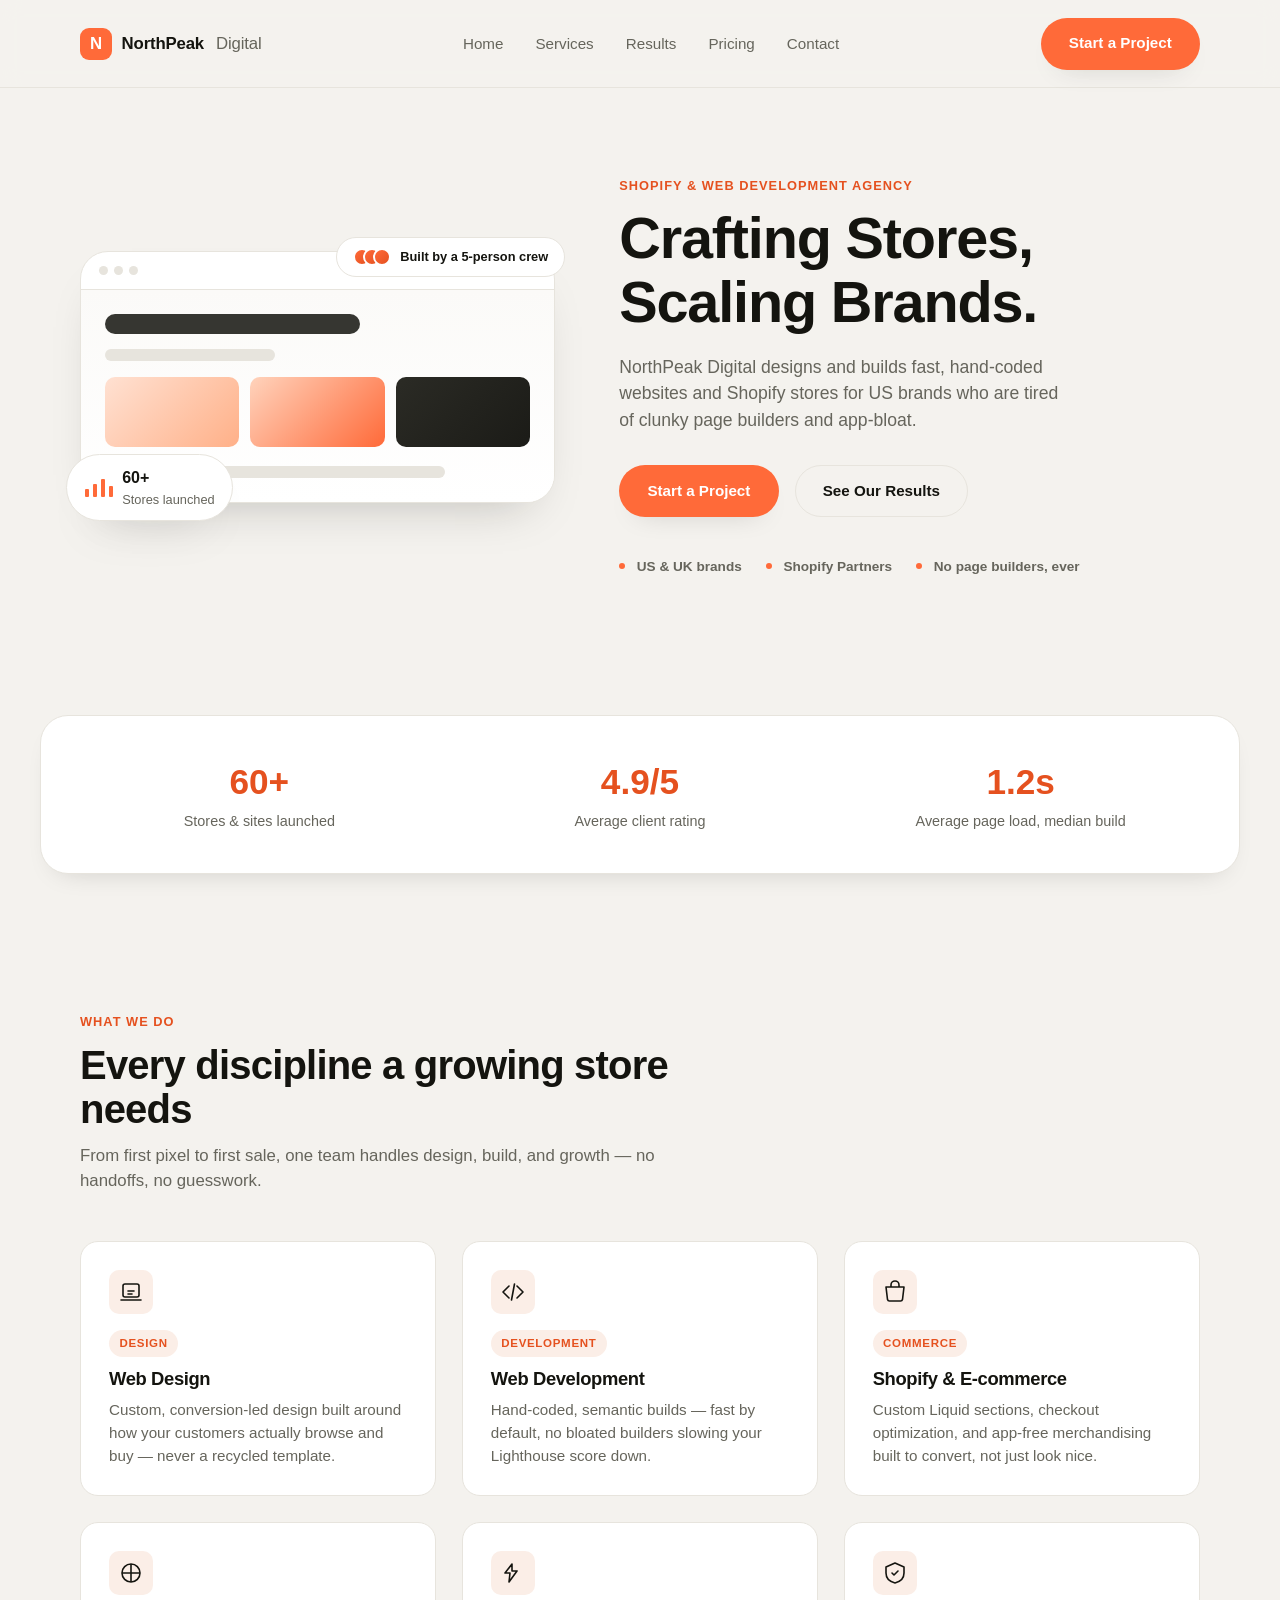
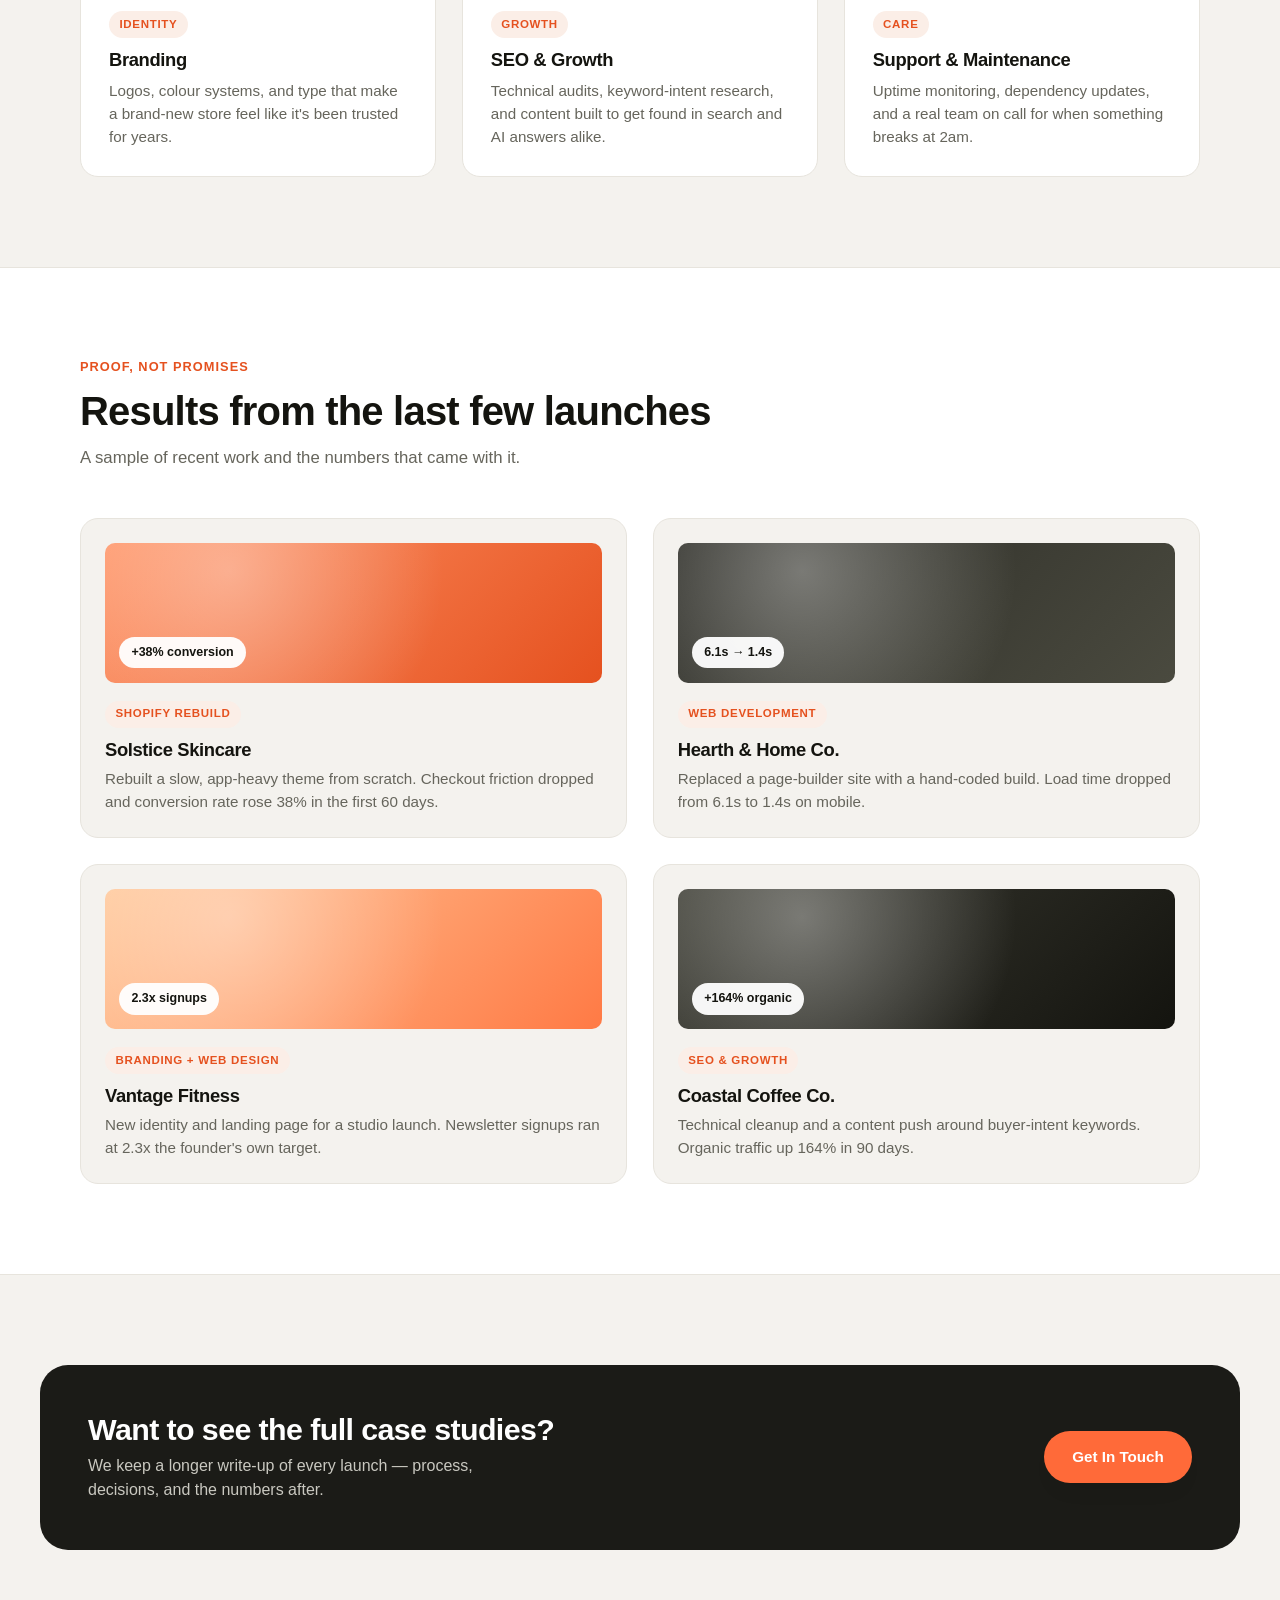
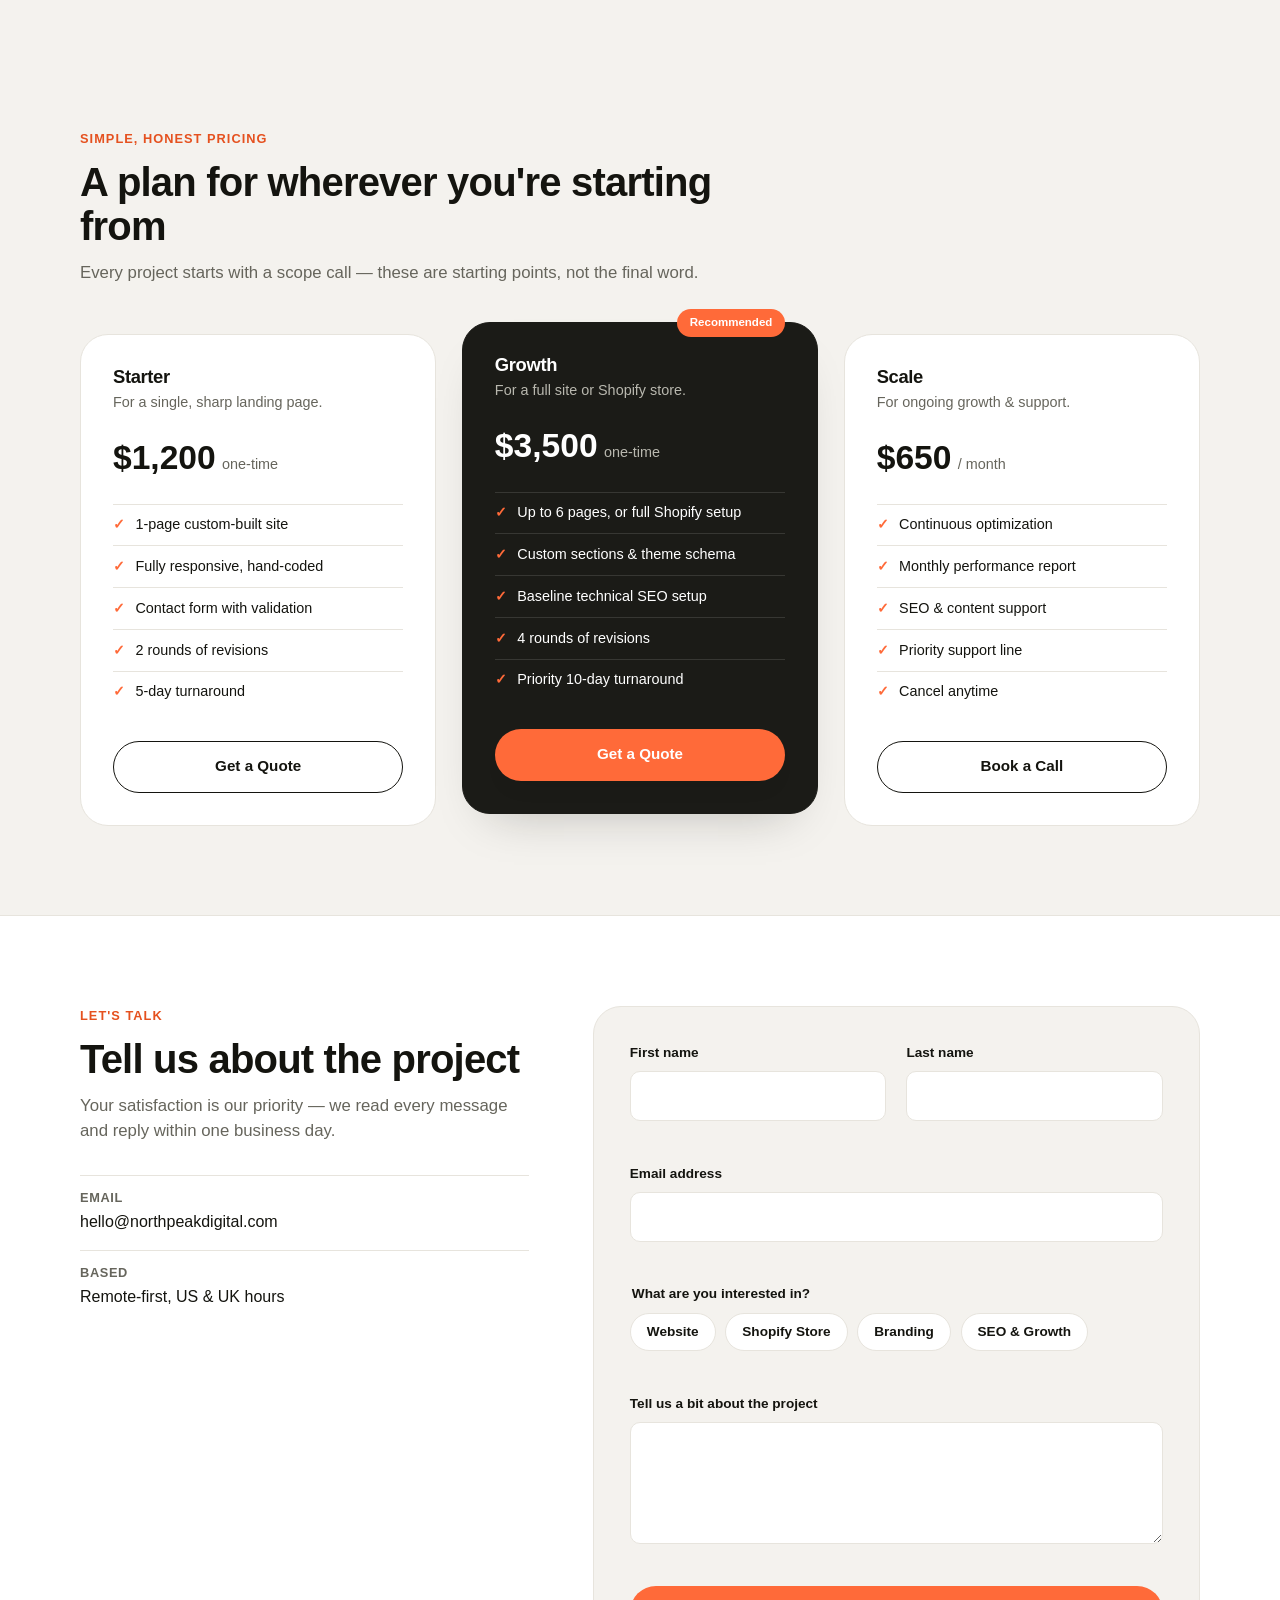
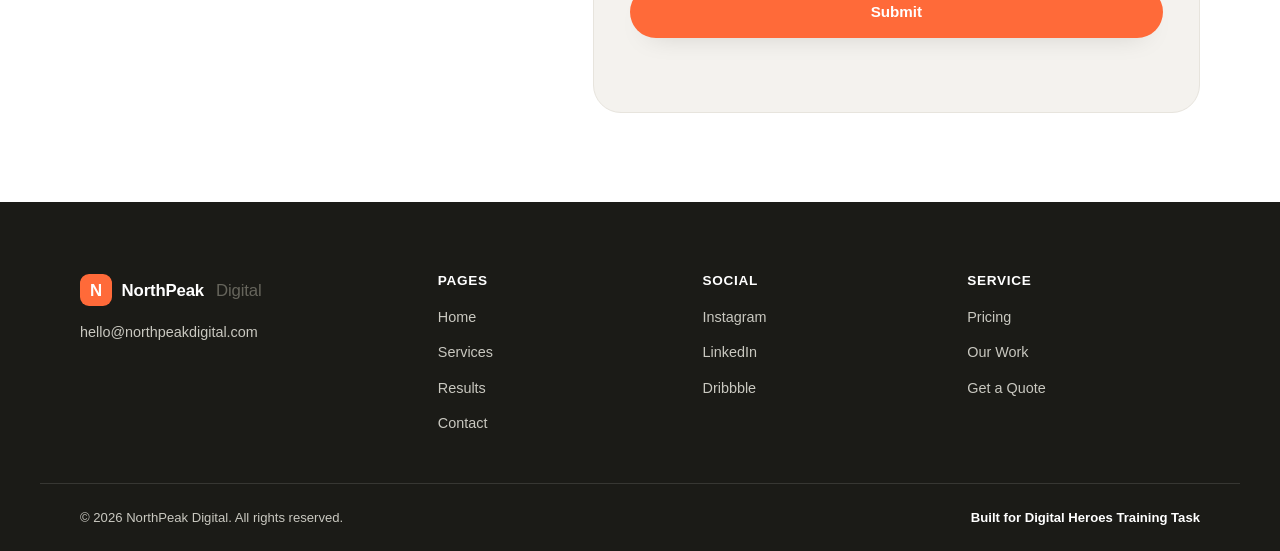
==== commit dd0d953a: "Build NorthPeak Digital one-page agency site" ====
--- a/index.html
+++ b/index.html
@@ -1,46 +1,25 @@
 <!DOCTYPE html>
 <html lang="en">
-
 <head>
-  <meta charset="UTF-8">
-  <meta name="viewport" content="width=device-width, initial-scale=1.0">
-  <title>NorthPeak Digital — Shopify &amp; Web Development Agency</title>
-  <meta name="description"
-    content="NorthPeak Digital builds fast, custom Shopify stores and websites for US brands that are done chasing app-bloat and template themes.">
-  <link rel="icon"
-    href="data:image/svg+xml,%3Csvg xmlns='http://www.w3.org/2000/svg' viewBox='0 0 32 32'%3E%3Crect width='32' height='32' rx='8' fill='%23FF6A39'/%3E%3Cpath d='M9 22V10h2.6l8.8 8V10H23v12h-2.6l-8.8-8v8H9Z' fill='%2314140F'/%3E%3C/svg%3E">
-  <link rel="stylesheet" href="css/styles.css">
+<meta charset="UTF-8">
+<meta name="viewport" content="width=device-width, initial-scale=1.0">
+<title>NorthPeak Digital — Shopify &amp; Web Development Agency</title>
+<meta name="description" content="NorthPeak Digital builds fast, custom Shopify stores and websites for US brands that are done chasing app-bloat and template themes.">
+<link rel="icon" href="data:image/svg+xml,%3Csvg xmlns='http://www.w3.org/2000/svg' viewBox='0 0 32 32'%3E%3Crect width='32' height='32' rx='8' fill='%23FF6A39'/%3E%3Cpath d='M9 22V10h2.6l8.8 8V10H23v12h-2.6l-8.8-8v8H9Z' fill='%2314140F'/%3E%3C/svg%3E">
+<link rel="stylesheet" href="css/styles.css">
 </head>
-
 <body>
 
-  <a class="skip-link" href="#main">Skip to content</a>
-
-  <header class="site-header">
-    <div class="container header-inner">
-      <a href="#top" class="logo">
-        <span class="logo-mark" aria-hidden="true">N</span>
-        NorthPeak <span class="logo-thin">Digital</span>
-      </a>
-
-      <nav class="primary-nav" aria-label="Primary">
-        <ul>
-          <li><a href="#top">Home</a></li>
-          <li><a href="#services">Services</a></li>
-          <li><a href="#results">Results</a></li>
-          <li><a href="#pricing">Pricing</a></li>
-          <li><a href="#contact">Contact</a></li>
-        </ul>
-      </nav>
-
-      <a href="#contact" class="btn btn-primary nav-cta">Start a Project</a>
-
-      <button class="nav-toggle" type="button" aria-expanded="false" aria-controls="mobile-nav" aria-label="Open menu">
-        <span></span><span></span><span></span>
-      </button>
-    </div>
-
-    <div class="mobile-nav" id="mobile-nav" hidden>
+<a class="skip-link" href="#main">Skip to content</a>
+
+<header class="site-header">
+  <div class="container header-inner">
+    <a href="#top" class="logo" aria-label="NorthPeak Digital home">
+      <span class="logo-mark" aria-hidden="true">N</span>
+      NorthPeak<span class="logo-thin">Digital</span>
+    </a>
+
+    <nav class="primary-nav" aria-label="Primary">
       <ul>
         <li><a href="#top">Home</a></li>
         <li><a href="#services">Services</a></li>
@@ -48,481 +27,422 @@
         <li><a href="#pricing">Pricing</a></li>
         <li><a href="#contact">Contact</a></li>
       </ul>
-      <a href="#contact" class="btn btn-primary">Start a Project</a>
-    </div>
-  </header>
-
-  <main id="main">
-
-    <!-- HERO -->
-    <section class="hero" id="top" aria-labelledby="hero-heading">
-      <div class="container hero-grid">
-
-        <div class="hero-visual" aria-hidden="true">
-          <div class="browser-card">
-            <div class="browser-bar">
-              <span></span><span></span><span></span>
+    </nav>
+
+    <a href="#contact" class="btn btn-primary nav-cta">Start a Project</a>
+
+    <button class="nav-toggle" type="button" aria-expanded="false" aria-controls="mobile-nav" aria-label="Open menu">
+      <span></span><span></span><span></span>
+    </button>
+  </div>
+
+  <div class="mobile-nav" id="mobile-nav" hidden>
+    <ul>
+      <li><a href="#top">Home</a></li>
+      <li><a href="#services">Services</a></li>
+      <li><a href="#results">Results</a></li>
+      <li><a href="#pricing">Pricing</a></li>
+      <li><a href="#contact">Contact</a></li>
+    </ul>
+    <a href="#contact" class="btn btn-primary">Start a Project</a>
+  </div>
+</header>
+
+<main id="main">
+
+  <!-- HERO -->
+  <section class="hero" id="top" aria-labelledby="hero-heading">
+    <div class="container hero-grid">
+
+      <div class="hero-visual" aria-hidden="true">
+        <div class="browser-card">
+          <div class="browser-bar">
+            <span></span><span></span><span></span>
+          </div>
+          <div class="browser-body">
+            <div class="skel-line w-60"></div>
+            <div class="skel-line w-40"></div>
+            <div class="skel-blocks">
+              <div class="skel-block"></div>
+              <div class="skel-block"></div>
+              <div class="skel-block tall"></div>
             </div>
-            <div class="browser-body">
-              <div class="skel-line w-60"></div>
-              <div class="skel-line w-40"></div>
-              <div class="skel-blocks">
-                <div class="skel-block"></div>
-                <div class="skel-block"></div>
-                <div class="skel-block tall"></div>
-              </div>
-              <div class="skel-line w-80"></div>
-            </div>
-          </div>
-
-          <div class="floating-chip chip-team">
-            <span class="dot-stack">
-              <img src="https://randomuser.me/api/portraits/women/65.jpg" width="18" height="18" alt="" loading="lazy">
-              <img src="https://randomuser.me/api/portraits/men/32.jpg" width="18" height="18" alt="" loading="lazy">
-              <img src="https://randomuser.me/api/portraits/women/44.jpg" width="18" height="18" alt="" loading="lazy">
-            </span>
-            Built by a 5-person crew
-          </div>
-
-          <div class="floating-chip chip-stat">
-            <svg width="28" height="20" viewBox="0 0 28 20" fill="none">
-              <rect x="0" y="12" width="4" height="8" rx="1" fill="#FF6A39" />
-              <rect x="8" y="7" width="4" height="13" rx="1" fill="#FF6A39" />
-              <rect x="16" y="2" width="4" height="18" rx="1" fill="#FF6A39" />
-              <rect x="24" y="9" width="4" height="11" rx="1" fill="#FF6A39" />
-            </svg>
-            <div>
-              <strong>60+</strong>
-              <span>Stores launched</span>
-            </div>
-          </div>
-        </div>
-
-        <div class="hero-copy">
-          <p class="eyebrow">Shopify &amp; Web Development Agency</p>
-          <!-- <p class="hero-kicker">No more slow themes. No more guesswork pricing. No more missed launch dates.</p> -->
-          <h1 id="hero-heading">Crafting Stores, <br>Scaling Brands.</h1>
-          <p class="hero-sub">
-            NorthPeak Digital designs and builds fast, hand-coded websites and Shopify
-            stores for US brands who are tired of clunky page builders and app-bloat.
-          </p>
-          <div class="hero-actions">
-            <a href="#contact" class="btn btn-primary">Start a Project</a>
-            <a href="#results" class="btn btn-ghost">See Our Results</a>
-          </div>
-          <ul class="hero-trust" aria-label="Trusted by">
-            <li>US &amp; UK brands</li>
-            <li>Shopify Partners</li>
-            <li>No page builders, ever</li>
+            <div class="skel-line w-80"></div>
+          </div>
+        </div>
+
+        <div class="floating-chip chip-team">
+          <span class="dot-stack">
+            <i></i><i></i><i></i>
+          </span>
+          Built by a 5-person crew
+        </div>
+
+        <div class="floating-chip chip-stat">
+          <svg width="28" height="20" viewBox="0 0 28 20" fill="none">
+            <rect x="0" y="12" width="4" height="8" rx="1" fill="#FF6A39"/>
+            <rect x="8" y="7" width="4" height="13" rx="1" fill="#FF6A39"/>
+            <rect x="16" y="2" width="4" height="18" rx="1" fill="#FF6A39"/>
+            <rect x="24" y="9" width="4" height="11" rx="1" fill="#FF6A39"/>
+          </svg>
+          <div>
+            <strong>60+</strong>
+            <span>Stores launched</span>
+          </div>
+        </div>
+      </div>
+
+      <div class="hero-copy">
+        <p class="eyebrow">Shopify &amp; Web Development Agency</p>
+        <h1 id="hero-heading">Crafting Stores, <br>Scaling Brands.</h1>
+        <p class="hero-sub">
+          NorthPeak Digital designs and builds fast, hand-coded websites and Shopify
+          stores for US brands who are tired of clunky page builders and app-bloat.
+        </p>
+        <div class="hero-actions">
+          <a href="#contact" class="btn btn-primary">Start a Project</a>
+          <a href="#results" class="btn btn-ghost">See Our Results</a>
+        </div>
+        <ul class="hero-trust" aria-label="Trusted by">
+          <li>US &amp; UK brands</li>
+          <li>Shopify Partners</li>
+          <li>No page builders, ever</li>
+        </ul>
+      </div>
+
+    </div>
+  </section>
+
+  <!-- TRUST / STATS STRIP -->
+  <section class="stats-strip" aria-label="NorthPeak Digital in numbers">
+    <div class="container stats-grid">
+      <div class="stat">
+        <strong>60+</strong>
+        <span>Stores &amp; sites launched</span>
+      </div>
+      <div class="stat">
+        <strong>4.9/5</strong>
+        <span>Average client rating</span>
+      </div>
+      <div class="stat">
+        <strong>1.2s</strong>
+        <span>Average page load, median build</span>
+      </div>
+    </div>
+  </section>
+
+  <!-- SERVICES -->
+  <section class="services" id="services" aria-labelledby="services-heading">
+    <div class="container">
+      <div class="section-head">
+        <p class="eyebrow">What we do</p>
+        <h2 id="services-heading">Every discipline a growing store needs</h2>
+        <p class="section-sub">From first pixel to first sale, one team handles design, build, and growth — no handoffs, no guesswork.</p>
+      </div>
+
+      <div class="services-grid">
+
+        <article class="service-card">
+          <div class="service-icon" aria-hidden="true">
+            <svg width="24" height="24" viewBox="0 0 24 24" fill="none"><path d="M4 6a2 2 0 0 1 2-2h12a2 2 0 0 1 2 2v9a2 2 0 0 1-2 2H6a2 2 0 0 1-2-2V6Z" stroke="#14140F" stroke-width="1.6"/><path d="M2 20h20M9 11h6M9 14h4" stroke="#14140F" stroke-width="1.6" stroke-linecap="round"/></svg>
+          </div>
+          <span class="service-tag">Design</span>
+          <h3>Web Design</h3>
+          <p>Custom, conversion-led design built around how your customers actually browse and buy — never a recycled template.</p>
+        </article>
+
+        <article class="service-card">
+          <div class="service-icon" aria-hidden="true">
+            <svg width="24" height="24" viewBox="0 0 24 24" fill="none"><path d="m8 6-6 6 6 6M16 6l6 6-6 6M13.5 4l-3 16" stroke="#14140F" stroke-width="1.6" stroke-linecap="round" stroke-linejoin="round"/></svg>
+          </div>
+          <span class="service-tag">Development</span>
+          <h3>Web Development</h3>
+          <p>Hand-coded, semantic builds — fast by default, no bloated builders slowing your Lighthouse score down.</p>
+        </article>
+
+        <article class="service-card">
+          <div class="service-icon" aria-hidden="true">
+            <svg width="24" height="24" viewBox="0 0 24 24" fill="none"><path d="M3 7h18l-1.5 12.5a2 2 0 0 1-2 1.5H6.5a2 2 0 0 1-2-1.5L3 7Z" stroke="#14140F" stroke-width="1.6" stroke-linejoin="round"/><path d="M8 7V5a4 4 0 0 1 8 0v2" stroke="#14140F" stroke-width="1.6"/></svg>
+          </div>
+          <span class="service-tag">Commerce</span>
+          <h3>Shopify &amp; E-commerce</h3>
+          <p>Custom Liquid sections, checkout optimization, and app-free merchandising built to convert, not just look nice.</p>
+        </article>
+
+        <article class="service-card">
+          <div class="service-icon" aria-hidden="true">
+            <svg width="24" height="24" viewBox="0 0 24 24" fill="none"><circle cx="12" cy="12" r="9" stroke="#14140F" stroke-width="1.6"/><path d="M12 3v18M3 12h18" stroke="#14140F" stroke-width="1.6"/></svg>
+          </div>
+          <span class="service-tag">Identity</span>
+          <h3>Branding</h3>
+          <p>Logos, colour systems, and type that make a brand-new store feel like it's been trusted for years.</p>
+        </article>
+
+        <article class="service-card">
+          <div class="service-icon" aria-hidden="true">
+            <svg width="24" height="24" viewBox="0 0 24 24" fill="none"><path d="m11 3-7 9h5l-1 9 8-11h-5l0-7Z" stroke="#14140F" stroke-width="1.6" stroke-linejoin="round"/></svg>
+          </div>
+          <span class="service-tag">Growth</span>
+          <h3>SEO &amp; Growth</h3>
+          <p>Technical audits, keyword-intent research, and content built to get found in search and AI answers alike.</p>
+        </article>
+
+        <article class="service-card">
+          <div class="service-icon" aria-hidden="true">
+            <svg width="24" height="24" viewBox="0 0 24 24" fill="none"><path d="M12 2 3 6v6c0 5 3.8 8.7 9 10 5.2-1.3 9-5 9-10V6l-9-4Z" stroke="#14140F" stroke-width="1.6" stroke-linejoin="round"/><path d="m9 12 2 2 4-4" stroke="#14140F" stroke-width="1.6" stroke-linecap="round" stroke-linejoin="round"/></svg>
+          </div>
+          <span class="service-tag">Care</span>
+          <h3>Support &amp; Maintenance</h3>
+          <p>Uptime monitoring, dependency updates, and a real team on call for when something breaks at 2am.</p>
+        </article>
+
+      </div>
+    </div>
+  </section>
+
+  <!-- RESULTS -->
+  <section class="results" id="results" aria-labelledby="results-heading">
+    <div class="container">
+      <div class="section-head">
+        <p class="eyebrow">Proof, not promises</p>
+        <h2 id="results-heading">Results from the last few launches</h2>
+        <p class="section-sub">A sample of recent work and the numbers that came with it.</p>
+      </div>
+
+      <div class="results-grid">
+
+        <article class="result-card">
+          <div class="result-visual grad-1" aria-hidden="true">
+            <span class="metric-pill">+38% conversion</span>
+          </div>
+          <span class="service-tag">Shopify Rebuild</span>
+          <h3>Solstice Skincare</h3>
+          <p>Rebuilt a slow, app-heavy theme from scratch. Checkout friction dropped and conversion rate rose 38% in the first 60 days.</p>
+        </article>
+
+        <article class="result-card">
+          <div class="result-visual grad-2" aria-hidden="true">
+            <span class="metric-pill">6.1s → 1.4s</span>
+          </div>
+          <span class="service-tag">Web Development</span>
+          <h3>Hearth &amp; Home Co.</h3>
+          <p>Replaced a page-builder site with a hand-coded build. Load time dropped from 6.1s to 1.4s on mobile.</p>
+        </article>
+
+        <article class="result-card">
+          <div class="result-visual grad-3" aria-hidden="true">
+            <span class="metric-pill">2.3x signups</span>
+          </div>
+          <span class="service-tag">Branding + Web Design</span>
+          <h3>Vantage Fitness</h3>
+          <p>New identity and landing page for a studio launch. Newsletter signups ran at 2.3x the founder's own target.</p>
+        </article>
+
+        <article class="result-card">
+          <div class="result-visual grad-4" aria-hidden="true">
+            <span class="metric-pill">+164% organic</span>
+          </div>
+          <span class="service-tag">SEO &amp; Growth</span>
+          <h3>Coastal Coffee Co.</h3>
+          <p>Technical cleanup and a content push around buyer-intent keywords. Organic traffic up 164% in 90 days.</p>
+        </article>
+
+      </div>
+    </div>
+  </section>
+
+  <!-- CTA BANNER -->
+  <section class="cta-banner" aria-labelledby="cta-banner-heading">
+    <div class="container cta-banner-inner">
+      <div>
+        <h2 id="cta-banner-heading">Want to see the full case studies?</h2>
+        <p>We keep a longer write-up of every launch — process, decisions, and the numbers after.</p>
+      </div>
+      <div class="cta-banner-actions">
+        <a href="#contact" class="btn btn-primary">Get In Touch</a>
+      </div>
+    </div>
+  </section>
+
+  <!-- PRICING -->
+  <section class="pricing" id="pricing" aria-labelledby="pricing-heading">
+    <div class="container">
+      <div class="section-head">
+        <p class="eyebrow">Simple, honest pricing</p>
+        <h2 id="pricing-heading">A plan for wherever you're starting from</h2>
+        <p class="section-sub">Every project starts with a scope call — these are starting points, not the final word.</p>
+      </div>
+
+      <div class="pricing-grid">
+
+        <div class="price-card">
+          <h3>Starter</h3>
+          <p class="price-desc">For a single, sharp landing page.</p>
+          <p class="price"><span class="price-amount">$1,200</span><span class="price-period">one-time</span></p>
+          <ul class="price-features">
+            <li>1-page custom-built site</li>
+            <li>Fully responsive, hand-coded</li>
+            <li>Contact form with validation</li>
+            <li>2 rounds of revisions</li>
+            <li>5-day turnaround</li>
           </ul>
-        </div>
-
-      </div>
-    </section>
-
-    <!-- TRUST / STATS STRIP -->
-    <section class="stats-strip" aria-label="NorthPeak Digital in numbers">
-      <div class="container stats-grid">
-        <div class="stat">
-          <strong>60+</strong>
-          <span>Stores &amp; sites launched</span>
-        </div>
-        <div class="stat">
-          <strong>4.9/5</strong>
-          <span>Average client rating</span>
-        </div>
-        <div class="stat">
-          <strong>1.2s</strong>
-          <span>Average page load, median build</span>
-        </div>
-      </div>
-    </section>
-
-    <!-- SERVICES -->
-    <section class="services" id="services" aria-labelledby="services-heading">
-      <div class="container">
-        <div class="section-head">
-          <p class="eyebrow"><span class="num">01</span> What we do</p>
-          <h2 id="services-heading">Every discipline a growing store needs</h2>
-          <p class="section-sub">From first pixel to first sale, one team handles design, build, and growth — no
-            handoffs, no guesswork.</p>
-        </div>
-
-        <div class="services-grid">
-
-          <article class="service-card">
-            <div class="service-icon" aria-hidden="true">
-              <svg width="24" height="24" viewBox="0 0 24 24" fill="none">
-                <path d="M4 6a2 2 0 0 1 2-2h12a2 2 0 0 1 2 2v9a2 2 0 0 1-2 2H6a2 2 0 0 1-2-2V6Z" stroke="#14140F"
-                  stroke-width="1.6" />
-                <path d="M2 20h20M9 11h6M9 14h4" stroke="#14140F" stroke-width="1.6" stroke-linecap="round" />
-              </svg>
-            </div>
-            <span class="service-tag">Design</span>
-            <h3>Web Design</h3>
-            <p>Custom, conversion-led design built around how your customers actually browse and buy — never a recycled
-              template.</p>
-          </article>
-
-          <article class="service-card">
-            <div class="service-icon" aria-hidden="true">
-              <svg width="24" height="24" viewBox="0 0 24 24" fill="none">
-                <path d="m8 6-6 6 6 6M16 6l6 6-6 6M13.5 4l-3 16" stroke="#14140F" stroke-width="1.6"
-                  stroke-linecap="round" stroke-linejoin="round" />
-              </svg>
-            </div>
-            <span class="service-tag">Development</span>
-            <h3>Web Development</h3>
-            <p>Hand-coded, semantic builds — fast by default, no bloated builders slowing your Lighthouse score down.
-            </p>
-          </article>
-
-          <article class="service-card">
-            <div class="service-icon" aria-hidden="true">
-              <svg width="24" height="24" viewBox="0 0 24 24" fill="none">
-                <path d="M3 7h18l-1.5 12.5a2 2 0 0 1-2 1.5H6.5a2 2 0 0 1-2-1.5L3 7Z" stroke="#14140F" stroke-width="1.6"
-                  stroke-linejoin="round" />
-                <path d="M8 7V5a4 4 0 0 1 8 0v2" stroke="#14140F" stroke-width="1.6" />
-              </svg>
-            </div>
-            <span class="service-tag">Commerce</span>
-            <h3>Shopify &amp; E-commerce</h3>
-            <p>Custom Liquid sections, checkout optimization, and app-free merchandising built to convert, not just look
-              nice.</p>
-          </article>
-
-          <article class="service-card">
-            <div class="service-icon" aria-hidden="true">
-              <svg width="24" height="24" viewBox="0 0 24 24" fill="none">
-                <circle cx="12" cy="12" r="9" stroke="#14140F" stroke-width="1.6" />
-                <path d="M12 3v18M3 12h18" stroke="#14140F" stroke-width="1.6" />
-              </svg>
-            </div>
-            <span class="service-tag">Identity</span>
-            <h3>Branding</h3>
-            <p>Logos, colour systems, and type that make a brand-new store feel like it's been trusted for years.</p>
-          </article>
-
-          <article class="service-card">
-            <div class="service-icon" aria-hidden="true">
-              <svg width="24" height="24" viewBox="0 0 24 24" fill="none">
-                <path d="m11 3-7 9h5l-1 9 8-11h-5l0-7Z" stroke="#14140F" stroke-width="1.6" stroke-linejoin="round" />
-              </svg>
-            </div>
-            <span class="service-tag">Growth</span>
-            <h3>SEO &amp; Growth</h3>
-            <p>Technical audits, keyword-intent research, and content built to get found in search and AI answers alike.
-            </p>
-          </article>
-
-          <article class="service-card">
-            <div class="service-icon" aria-hidden="true">
-              <svg width="24" height="24" viewBox="0 0 24 24" fill="none">
-                <path d="M12 2 3 6v6c0 5 3.8 8.7 9 10 5.2-1.3 9-5 9-10V6l-9-4Z" stroke="#14140F" stroke-width="1.6"
-                  stroke-linejoin="round" />
-                <path d="m9 12 2 2 4-4" stroke="#14140F" stroke-width="1.6" stroke-linecap="round"
-                  stroke-linejoin="round" />
-              </svg>
-            </div>
-            <span class="service-tag">Care</span>
-            <h3>Support &amp; Maintenance</h3>
-            <p>Uptime monitoring, dependency updates, and a real team on call for when something breaks at 2am.</p>
-          </article>
-
-        </div>
-      </div>
-    </section>
-
-    <!-- RESULTS -->
-    <section class="results" id="results" aria-labelledby="results-heading">
-      <div class="container">
-        <div class="section-head">
-          <p class="eyebrow"><span class="num">02</span> Proof, not promises</p>
-          <h2 id="results-heading">Results from the last few launches</h2>
-          <p class="section-sub">A sample of recent work and the numbers that came with it.</p>
-        </div>
-
-        <div class="results-grid">
-
-          <article class="result-card">
-            <div class="result-visual grad-skincare" aria-hidden="true">
-              <svg class="result-icon" width="48" height="48" viewBox="0 0 100 100" fill="none">
-                <rect x="32" y="34" width="36" height="50" rx="10" fill="#FFFFFF" fill-opacity="0.92" />
-                <rect x="40" y="16" width="20" height="22" rx="6" fill="#FFFFFF" fill-opacity="0.92" />
-                <rect x="44" y="9" width="12" height="10" rx="3" fill="#14140F" />
-                <line x1="39" y1="52" x2="61" y2="52" stroke="#FF6A39" stroke-width="3" stroke-linecap="round" />
-                <line x1="39" y1="62" x2="61" y2="62" stroke="#FF6A39" stroke-width="3" stroke-linecap="round" />
-                <line x1="39" y1="72" x2="53" y2="72" stroke="#FF6A39" stroke-width="3" stroke-linecap="round" />
-              </svg>
-              <div class="result-metric">
-                <span class="result-metric-value">+38%</span>
-                <span class="result-metric-label">Conversion</span>
-              </div>
-            </div>
-            <span class="service-tag">Shopify Rebuild</span>
-            <h3>Solstice Skincare</h3>
-            <p>Rebuilt a slow, app-heavy theme from scratch. Checkout friction dropped and conversion rate rose 38% in
-              the first 60 days.</p>
-          </article>
-
-          <article class="result-card">
-            <div class="result-visual grad-home" aria-hidden="true">
-              <svg class="result-icon" width="48" height="48" viewBox="0 0 100 100" fill="none">
-                <path d="M18 50 L50 24 L82 50" stroke="#FFFFFF" stroke-opacity="0.92" stroke-width="6"
-                  stroke-linecap="round" stroke-linejoin="round" />
-                <rect x="26" y="48" width="48" height="36" rx="5" fill="#FFFFFF" fill-opacity="0.92" />
-                <rect x="44" y="62" width="14" height="22" rx="2" fill="#FF6A39" />
-                <circle cx="34" cy="66" r="4" fill="#FF6A39" />
-              </svg>
-              <div class="result-metric">
-                <span class="result-metric-value">6.1s→1.4s</span>
-                <span class="result-metric-label">Load time</span>
-              </div>
-            </div>
-            <span class="service-tag">Web Development</span>
-            <h3>Hearth &amp; Home Co.</h3>
-            <p>Replaced a page-builder site with a hand-coded build. Load time dropped from 6.1s to 1.4s on mobile.</p>
-          </article>
-
-          <article class="result-card">
-            <div class="result-visual grad-fitness" aria-hidden="true">
-              <svg class="result-icon" width="48" height="48" viewBox="0 0 100 100" fill="none">
-                <rect x="12" y="40" width="16" height="20" rx="3" fill="#FFFFFF" fill-opacity="0.92" />
-                <rect x="72" y="40" width="16" height="20" rx="3" fill="#FFFFFF" fill-opacity="0.92" />
-                <rect x="6" y="45" width="6" height="10" rx="2" fill="#FFFFFF" fill-opacity="0.55" />
-                <rect x="88" y="45" width="6" height="10" rx="2" fill="#FFFFFF" fill-opacity="0.55" />
-                <rect x="26" y="47" width="48" height="6" rx="3" fill="#FF6A39" />
-              </svg>
-              <div class="result-metric">
-                <span class="result-metric-value">2.3x</span>
-                <span class="result-metric-label">Signups</span>
-              </div>
-            </div>
-            <span class="service-tag">Branding + Web Design</span>
-            <h3>Vantage Fitness</h3>
-            <p>New identity and landing page for a studio launch. Newsletter signups ran at 2.3x the founder's own
-              target.</p>
-          </article>
-
-          <article class="result-card">
-            <div class="result-visual grad-coffee" aria-hidden="true">
-              <svg class="result-icon" width="48" height="48" viewBox="0 0 100 100" fill="none">
-                <path d="M28 40h36v22a18 18 0 0 1-18 18 18 18 0 0 1-18-18V40Z" fill="#FFFFFF" fill-opacity="0.92" />
-                <path d="M64 46h6a10 10 0 0 1 0 20h-6" stroke="#FFFFFF" stroke-opacity="0.92" stroke-width="5"
-                  stroke-linecap="round" />
-                <path d="M36 30c0-4 4-4 4-8M46 30c0-4 4-4 4-8M56 30c0-4 4-4 4-8" stroke="#FF6A39" stroke-width="3"
-                  stroke-linecap="round" />
-              </svg>
-              <div class="result-metric">
-                <span class="result-metric-value">+164%</span>
-                <span class="result-metric-label">Organic traffic</span>
-              </div>
-            </div>
-            <span class="service-tag">SEO &amp; Growth</span>
-            <h3>Coastal Coffee Co.</h3>
-            <p>Technical cleanup and a content push around buyer-intent keywords. Organic traffic up 164% in 90 days.
-            </p>
-          </article>
-
-        </div>
-      </div>
-    </section>
-
-    <!-- CTA BANNER -->
-    <section class="cta-banner" aria-labelledby="cta-banner-heading">
-      <div class="container cta-banner-inner">
-        <div>
-          <h2 id="cta-banner-heading">Want to see the full case studies?</h2>
-          <p>We keep a longer write-up of every launch — process, decisions, and the numbers after.</p>
-        </div>
-        <div class="cta-banner-actions">
-          <a href="#contact" class="btn btn-primary">Get In Touch</a>
-        </div>
-      </div>
-    </section>
-
-    <!-- PRICING -->
-    <section class="pricing" id="pricing" aria-labelledby="pricing-heading">
-      <div class="container">
-        <div class="section-head">
-          <p class="eyebrow"><span class="num">03</span> Simple, honest pricing</p>
-          <h2 id="pricing-heading">A plan for wherever you're starting from</h2>
-          <p class="section-sub">Every project starts with a scope call — these are starting points, not the final word.
-          </p>
-        </div>
-
-        <div class="pricing-grid">
-
-          <div class="price-card">
-            <h3>Starter</h3>
-            <p class="price-desc">For a single, sharp landing page.</p>
-            <p class="price"><span class="price-amount">$1,200</span><span class="price-period">one-time</span></p>
-            <ul class="price-features">
-              <li>1-page custom-built site</li>
-              <li>Fully responsive, hand-coded</li>
-              <li>Contact form with validation</li>
-              <li>2 rounds of revisions</li>
-              <li>5-day turnaround</li>
-            </ul>
-            <a href="#contact" class="btn btn-outline">Get a Quote</a>
-          </div>
-
-          <div class="price-card price-featured">
-            <span class="price-badge">Recommended</span>
-            <h3>Growth</h3>
-            <p class="price-desc">For a full site or Shopify store.</p>
-            <p class="price"><span class="price-amount">$3,500</span><span class="price-period">one-time</span></p>
-            <ul class="price-features">
-              <li>Up to 6 pages, or full Shopify setup</li>
-              <li>Custom sections &amp; theme schema</li>
-              <li>Baseline technical SEO setup</li>
-              <li>4 rounds of revisions</li>
-              <li>Priority 10-day turnaround</li>
-            </ul>
-            <a href="#contact" class="btn btn-primary">Get a Quote</a>
-          </div>
-
-          <div class="price-card">
-            <h3>Scale</h3>
-            <p class="price-desc">For ongoing growth &amp; support.</p>
-            <p class="price"><span class="price-amount">$650</span><span class="price-period">/ month</span></p>
-            <ul class="price-features">
-              <li>Continuous optimization</li>
-              <li>Monthly performance report</li>
-              <li>SEO &amp; content support</li>
-              <li>Priority support line</li>
-              <li>Cancel anytime</li>
-            </ul>
-            <a href="#contact" class="btn btn-outline">Book a Call</a>
-          </div>
-
-        </div>
-      </div>
-    </section>
-
-    <!-- CONTACT -->
-    <section class="contact" id="contact" aria-labelledby="contact-heading">
-      <div class="container contact-grid">
-
-        <div class="contact-intro">
-          <p class="eyebrow"><span class="num">04</span> Let's talk</p>
-          <h2 id="contact-heading">Tell us about the project</h2>
-          <p class="section-sub">Your satisfaction is our priority — we read every message and reply within one business
-            day.</p>
-          <ul class="contact-facts">
-            <li><strong>Email</strong><span>hello@northpeakdigital.com</span></li>
-            <li><strong>Based</strong><span>Remote-first, US &amp; UK hours</span></li>
+          <a href="#contact" class="btn btn-outline">Get a Quote</a>
+        </div>
+
+        <div class="price-card price-featured">
+          <span class="price-badge">Recommended</span>
+          <h3>Growth</h3>
+          <p class="price-desc">For a full site or Shopify store.</p>
+          <p class="price"><span class="price-amount">$3,500</span><span class="price-period">one-time</span></p>
+          <ul class="price-features">
+            <li>Up to 6 pages, or full Shopify setup</li>
+            <li>Custom sections &amp; theme schema</li>
+            <li>Baseline technical SEO setup</li>
+            <li>4 rounds of revisions</li>
+            <li>Priority 10-day turnaround</li>
           </ul>
-        </div>
-
-        <form class="contact-form" id="contact-form" novalidate>
-
-          <div class="form-row">
-            <div class="form-field">
-              <label for="firstName">First name</label>
-              <input type="text" id="firstName" name="firstName" autocomplete="given-name" required>
-              <p class="field-error" id="firstName-error" role="alert"></p>
-            </div>
-            <div class="form-field">
-              <label for="lastName">Last name</label>
-              <input type="text" id="lastName" name="lastName" autocomplete="family-name" required>
-              <p class="field-error" id="lastName-error" role="alert"></p>
-            </div>
-          </div>
-
+          <a href="#contact" class="btn btn-primary">Get a Quote</a>
+        </div>
+
+        <div class="price-card">
+          <h3>Scale</h3>
+          <p class="price-desc">For ongoing growth &amp; support.</p>
+          <p class="price"><span class="price-amount">$650</span><span class="price-period">/ month</span></p>
+          <ul class="price-features">
+            <li>Continuous optimization</li>
+            <li>Monthly performance report</li>
+            <li>SEO &amp; content support</li>
+            <li>Priority support line</li>
+            <li>Cancel anytime</li>
+          </ul>
+          <a href="#contact" class="btn btn-outline">Book a Call</a>
+        </div>
+
+      </div>
+    </div>
+  </section>
+
+  <!-- CONTACT -->
+  <section class="contact" id="contact" aria-labelledby="contact-heading">
+    <div class="container contact-grid">
+
+      <div class="contact-intro">
+        <p class="eyebrow">Let's talk</p>
+        <h2 id="contact-heading">Tell us about the project</h2>
+        <p class="section-sub">Your satisfaction is our priority — we read every message and reply within one business day.</p>
+        <ul class="contact-facts">
+          <li><strong>Email</strong><span>hello@northpeakdigital.com</span></li>
+          <li><strong>Based</strong><span>Remote-first, US &amp; UK hours</span></li>
+        </ul>
+      </div>
+
+      <form class="contact-form" id="contact-form" novalidate>
+
+        <div class="form-row">
           <div class="form-field">
-            <label for="email">Email address</label>
-            <input type="email" id="email" name="email" autocomplete="email" required>
-            <p class="field-error" id="email-error" role="alert"></p>
-          </div>
-
-          <fieldset class="form-field">
-            <legend>What are you interested in?</legend>
-            <div class="pill-group" role="radiogroup" aria-label="Project type">
-              <label class="pill-radio">
-                <input type="radio" name="projectType" value="Website" required>
-                <span>Website</span>
-              </label>
-              <label class="pill-radio">
-                <input type="radio" name="projectType" value="Shopify Store">
-                <span>Shopify Store</span>
-              </label>
-              <label class="pill-radio">
-                <input type="radio" name="projectType" value="Branding">
-                <span>Branding</span>
-              </label>
-              <label class="pill-radio">
-                <input type="radio" name="projectType" value="SEO & Growth">
-                <span>SEO &amp; Growth</span>
-              </label>
-            </div>
-            <p class="field-error" id="projectType-error" role="alert"></p>
-          </fieldset>
-
+            <label for="firstName">First name</label>
+            <input type="text" id="firstName" name="firstName" autocomplete="given-name" required>
+            <p class="field-error" id="firstName-error" role="alert"></p>
+          </div>
           <div class="form-field">
-            <label for="message">Tell us a bit about the project</label>
-            <textarea id="message" name="message" rows="4" required></textarea>
-            <p class="field-error" id="message-error" role="alert"></p>
-          </div>
-
-          <button type="submit" class="btn btn-primary btn-block">Submit</button>
-
-          <p class="form-status" id="form-status" role="status" aria-live="polite"></p>
-        </form>
-
-      </div>
-    </section>
-
-  </main>
-
-  <footer class="site-footer">
-    <div class="container footer-inner">
-      <div class="footer-brand">
-        <a href="#top" class="logo">
-          <span class="logo-mark" aria-hidden="true">N</span>
-          NorthPeak <span class="logo-thin">Digital</span>
-        </a>
-        <p>hello@northpeakdigital.com</p>
-      </div>
-
-      <nav class="footer-col" aria-label="Pages">
-        <h3>Pages</h3>
-        <ul>
-          <li><a href="#top">Home</a></li>
-          <li><a href="#services">Services</a></li>
-          <li><a href="#results">Results</a></li>
-          <li><a href="#contact">Contact</a></li>
-        </ul>
-      </nav>
-
-      <nav class="footer-col" aria-label="Social">
-        <h3>Social</h3>
-        <ul>
-          <li><a href="#" rel="noopener">Instagram</a></li>
-          <li><a href="#" rel="noopener">LinkedIn</a></li>
-          <li><a href="#" rel="noopener">Dribbble</a></li>
-        </ul>
-      </nav>
-
-      <div class="footer-col">
-        <h3>Service</h3>
-        <ul>
-          <li><a href="#pricing">Pricing</a></li>
-          <li><a href="#services">Our Work</a></li>
-          <li><a href="#contact">Get a Quote</a></li>
-        </ul>
-      </div>
-    </div>
-
-    <div class="container footer-bottom">
-      <p>&copy; <span id="year"></span> NorthPeak Digital. All rights reserved.</p>
-      <p class="footer-credit">
-        <a href="https://digitalheroesco.com" target="_blank" rel="noopener">Built for Digital Heroes Training Task</a>
-      </p>
-    </div>
-  </footer>
-
-  <script src="js/main.js"></script>
+            <label for="lastName">Last name</label>
+            <input type="text" id="lastName" name="lastName" autocomplete="family-name" required>
+            <p class="field-error" id="lastName-error" role="alert"></p>
+          </div>
+        </div>
+
+        <div class="form-field">
+          <label for="email">Email address</label>
+          <input type="email" id="email" name="email" autocomplete="email" required>
+          <p class="field-error" id="email-error" role="alert"></p>
+        </div>
+
+        <fieldset class="form-field">
+          <legend>What are you interested in?</legend>
+          <div class="pill-group" role="radiogroup" aria-label="Project type">
+            <label class="pill-radio">
+              <input type="radio" name="projectType" value="Website" required>
+              <span>Website</span>
+            </label>
+            <label class="pill-radio">
+              <input type="radio" name="projectType" value="Shopify Store">
+              <span>Shopify Store</span>
+            </label>
+            <label class="pill-radio">
+              <input type="radio" name="projectType" value="Branding">
+              <span>Branding</span>
+            </label>
+            <label class="pill-radio">
+              <input type="radio" name="projectType" value="SEO & Growth">
+              <span>SEO &amp; Growth</span>
+            </label>
+          </div>
+          <p class="field-error" id="projectType-error" role="alert"></p>
+        </fieldset>
+
+        <div class="form-field">
+          <label for="message">Tell us a bit about the project</label>
+          <textarea id="message" name="message" rows="4" required></textarea>
+          <p class="field-error" id="message-error" role="alert"></p>
+        </div>
+
+        <button type="submit" class="btn btn-primary btn-block">Submit</button>
+
+        <p class="form-status" id="form-status" role="status" aria-live="polite"></p>
+      </form>
+
+    </div>
+  </section>
+
+</main>
+
+<footer class="site-footer">
+  <div class="container footer-inner">
+    <div class="footer-brand">
+      <a href="#top" class="logo" aria-label="NorthPeak Digital home">
+        <span class="logo-mark" aria-hidden="true">N</span>
+        NorthPeak<span class="logo-thin">Digital</span>
+      </a>
+      <p>hello@northpeakdigital.com</p>
+    </div>
+
+    <nav class="footer-col" aria-label="Pages">
+      <h3>Pages</h3>
+      <ul>
+        <li><a href="#top">Home</a></li>
+        <li><a href="#services">Services</a></li>
+        <li><a href="#results">Results</a></li>
+        <li><a href="#contact">Contact</a></li>
+      </ul>
+    </nav>
+
+    <nav class="footer-col" aria-label="Social">
+      <h3>Social</h3>
+      <ul>
+        <li><a href="#" rel="noopener">Instagram</a></li>
+        <li><a href="#" rel="noopener">LinkedIn</a></li>
+        <li><a href="#" rel="noopener">Dribbble</a></li>
+      </ul>
+    </nav>
+
+    <div class="footer-col">
+      <h3>Service</h3>
+      <ul>
+        <li><a href="#pricing">Pricing</a></li>
+        <li><a href="#services">Our Work</a></li>
+        <li><a href="#contact">Get a Quote</a></li>
+      </ul>
+    </div>
+  </div>
+
+  <div class="container footer-bottom">
+    <p>&copy; <span id="year"></span> NorthPeak Digital. All rights reserved.</p>
+    <p class="footer-credit">
+      <a href="https://digitalheroesco.com" target="_blank" rel="noopener">Built for Digital Heroes Training Task</a>
+    </p>
+  </div>
+</footer>
+
+<script src="js/main.js"></script>
 </body>
-
-</html>+</html>
--- a/css/styles.css
+++ b/css/styles.css
@@ -9,12 +9,11 @@
   --line: #E7E4DD;
   --accent: #FF6A39;
   --accent-dark: #E5511F;
-  --accent-text: #C2410C;
   --dark: #1B1B17;
 
-  --radius-lg: 16px;
-  --radius-md: 12px;
-  --radius-sm: 8px;
+  --radius-lg: 28px;
+  --radius-md: 18px;
+  --radius-sm: 10px;
   --radius-pill: 999px;
 
   --shadow-card: 0 24px 48px -28px rgba(20, 20, 15, 0.28);
@@ -82,34 +81,18 @@
   outline-offset: 2px;
 }
 
-h1, h2, h3 { font-weight: 800; letter-spacing: -0.03em; line-height: 1.05; }
-h1 { font-size: clamp(2.7rem, 5.8vw, 4.4rem); }
-h2 { font-size: clamp(1.9rem, 3.8vw, 2.8rem); }
-h3 { font-size: 1.15rem; font-weight: 700; letter-spacing: -0.01em; }
+h1, h2, h3 { font-weight: 700; letter-spacing: -0.02em; line-height: 1.1; }
+h1 { font-size: clamp(2.4rem, 5vw, 3.6rem); }
+h2 { font-size: clamp(1.7rem, 3.4vw, 2.5rem); }
+h3 { font-size: 1.15rem; }
 
 .eyebrow {
-  display: flex;
-  align-items: center;
-  gap: 0.6rem;
-  color: var(--accent-text);
+  color: var(--accent-dark);
   font-weight: 700;
   font-size: 0.8rem;
   text-transform: uppercase;
   letter-spacing: 0.08em;
   margin-bottom: 0.75rem;
-}
-.eyebrow .num {
-  display: inline-flex;
-  align-items: center;
-  justify-content: center;
-  font-variant-numeric: tabular-nums;
-  font-size: 0.72rem;
-  color: var(--ink);
-  background: var(--surface);
-  border: 1.5px solid var(--line);
-  border-radius: var(--radius-sm);
-  padding: 0.15rem 0.45rem;
-  letter-spacing: 0;
 }
 
 .section-head {
@@ -145,7 +128,7 @@
 
 .btn-primary {
   background: var(--accent);
-  color: var(--ink);
+  color: #fff;
   box-shadow: var(--shadow-soft);
 }
 .btn-primary:hover { background: var(--accent-dark); }
@@ -205,7 +188,7 @@
   color: #fff;
   font-weight: 800;
 }
-.logo-thin { font-weight: 400; color: var(--muted); }
+.logo-thin { font-weight: 400; color: var(--muted); margin-left: 0.15rem; }
 
 .primary-nav ul {
   display: flex;
@@ -333,24 +316,16 @@
 .chip-stat span { color: var(--muted); font-weight: 500; }
 
 .dot-stack { display: inline-flex; }
-.dot-stack img {
+.dot-stack i {
   width: 18px;
   height: 18px;
   border-radius: 50%;
   border: 2px solid #fff;
-  object-fit: cover;
+  background: linear-gradient(135deg, var(--accent), var(--accent-dark));
   margin-left: -8px;
 }
-.dot-stack img:first-child { margin-left: 0; }
-
-.hero-kicker {
-  font-weight: 700;
-  font-size: clamp(1.05rem, 2vw, 1.3rem);
-  line-height: 1.35;
-  color: var(--ink);
-  max-width: 34ch;
-  margin-bottom: 1rem;
-}
+.dot-stack i:first-child { margin-left: 0; }
+
 .hero-copy .hero-sub {
   color: var(--muted);
   font-size: 1.1rem;
@@ -397,26 +372,20 @@
   display: grid;
   grid-template-columns: repeat(3, 1fr);
   gap: 1.5rem;
-  background: var(--dark);
-  border-radius: var(--radius-md);
-  padding: clamp(1.75rem, 4vw, 2.75rem);
+  background: var(--surface);
+  border: 1px solid var(--line);
+  border-radius: var(--radius-lg);
+  padding: clamp(1.5rem, 4vw, 2.5rem);
+  box-shadow: var(--shadow-soft);
 }
 .stat { text-align: center; }
-.stat:not(:first-child) { border-left: 1px solid rgba(255, 255, 255, 0.14); }
 .stat strong {
   display: block;
-  font-size: clamp(2rem, 4vw, 2.9rem);
+  font-size: clamp(1.6rem, 3vw, 2.2rem);
   font-weight: 800;
-  letter-spacing: -0.02em;
-  color: #fff;
-}
-.stat span {
-  color: #B9B8AF;
-  font-size: 0.85rem;
-  font-weight: 600;
-  text-transform: uppercase;
-  letter-spacing: 0.04em;
-}
+  color: var(--accent-dark);
+}
+.stat span { color: var(--muted); font-size: 0.9rem; }
 
 /* ==========================================================================
    Services
@@ -452,7 +421,7 @@
   font-weight: 700;
   text-transform: uppercase;
   letter-spacing: 0.06em;
-  color: var(--accent-text);
+  color: var(--accent-dark);
   background: #FBEEE7;
   padding: 0.3rem 0.65rem;
   border-radius: var(--radius-pill);
@@ -486,49 +455,24 @@
   position: relative;
   overflow: hidden;
 }
-.grad-skincare { background: linear-gradient(135deg, #FFC9B8, #FF7A52); }
-.grad-home { background: linear-gradient(135deg, #C98A5E, #6B4530); }
-.grad-fitness { background: linear-gradient(135deg, #2B2B25, var(--accent-dark)); }
-.grad-coffee { background: linear-gradient(135deg, #6B4A32, #2B1D14); }
-
-.result-icon {
-  position: absolute;
-  top: 0.9rem;
-  right: 0.9rem;
-  z-index: 0;
-  opacity: 0.4;
-}
 .result-visual::before {
   content: "";
   position: absolute;
   inset: 0;
-  z-index: 1;
-  background: radial-gradient(circle at 85% 10%, rgba(255,255,255,0.18), transparent 55%);
-}
-.result-metric {
+  background: radial-gradient(circle at 25% 20%, rgba(255,255,255,0.35), transparent 55%);
+}
+.grad-1 { background: linear-gradient(135deg, #FF9466, var(--accent-dark)); }
+.grad-2 { background: linear-gradient(135deg, #2B2B25, #4A4A3F); }
+.grad-3 { background: linear-gradient(135deg, #FFC89A, #FF7A45); }
+.grad-4 { background: linear-gradient(135deg, #3C3C33, var(--ink)); }
+.metric-pill {
   position: relative;
-  z-index: 2;
-  display: inline-flex;
-  flex-direction: column;
-  gap: 0.1rem;
-  align-self: flex-start;
-  background: rgba(20, 20, 15, 0.6);
-  padding: 0.55rem 0.85rem;
-  border-radius: var(--radius-sm);
-}
-.result-metric-value {
-  color: #fff;
-  font-weight: 800;
-  font-size: clamp(1.4rem, 2.6vw, 1.9rem);
-  line-height: 1;
-  letter-spacing: -0.02em;
-}
-.result-metric-label {
-  color: #fff;
-  font-weight: 600;
-  font-size: 0.7rem;
-  text-transform: uppercase;
-  letter-spacing: 0.06em;
+  background: rgba(255,255,255,0.95);
+  color: var(--ink);
+  font-weight: 700;
+  font-size: 0.78rem;
+  padding: 0.4rem 0.75rem;
+  border-radius: var(--radius-pill);
 }
 .result-card h3 { margin-bottom: 0.5rem; }
 .result-card p { color: var(--muted); font-size: 0.95rem; }
@@ -537,7 +481,6 @@
    CTA banner
    ========================================================================== */
 .cta-banner-inner {
-  position: relative;
   background: var(--dark);
   color: #fff;
   border-radius: var(--radius-lg);
@@ -547,17 +490,7 @@
   justify-content: space-between;
   gap: 2rem;
   flex-wrap: wrap;
-  overflow: hidden;
-  isolation: isolate;
-}
-.cta-banner-inner::before {
-  content: "";
-  position: absolute;
-  inset: 0;
-  z-index: 0;
-  background: radial-gradient(circle at 85% 30%, rgba(255,106,57,0.25), transparent 60%);
-}
-.cta-banner-inner > div { position: relative; z-index: 2; }
+}
 .cta-banner-inner h2 { color: #fff; font-size: clamp(1.4rem, 2.5vw, 1.9rem); }
 .cta-banner-inner p { color: #C9C8C0; margin-top: 0.5rem; max-width: 46ch; }
 
@@ -594,7 +527,7 @@
   top: -14px;
   right: 2rem;
   background: var(--accent);
-  color: var(--ink);
+  color: #fff;
   font-size: 0.72rem;
   font-weight: 700;
   padding: 0.35rem 0.8rem;
@@ -742,7 +675,6 @@
 }
 .footer-brand p { margin-top: 1rem; font-size: 0.9rem; }
 .footer-brand .logo { color: #fff; }
-.footer-brand .logo-thin { color: #C9C8C0; }
 .footer-col h3 {
   color: #fff;
   font-size: 0.85rem;
@@ -786,7 +718,6 @@
 
   .stats-grid { grid-template-columns: 1fr; text-align: left; }
   .stat { display: flex; align-items: baseline; gap: 0.6rem; justify-content: space-between; text-align: left; }
-  .stat:not(:first-child) { border-left: 0; border-top: 1px solid rgba(255, 255, 255, 0.14); padding-top: 0.9rem; }
 
   .results-grid { grid-template-columns: 1fr; }
   .pricing-grid { grid-template-columns: 1fr; }
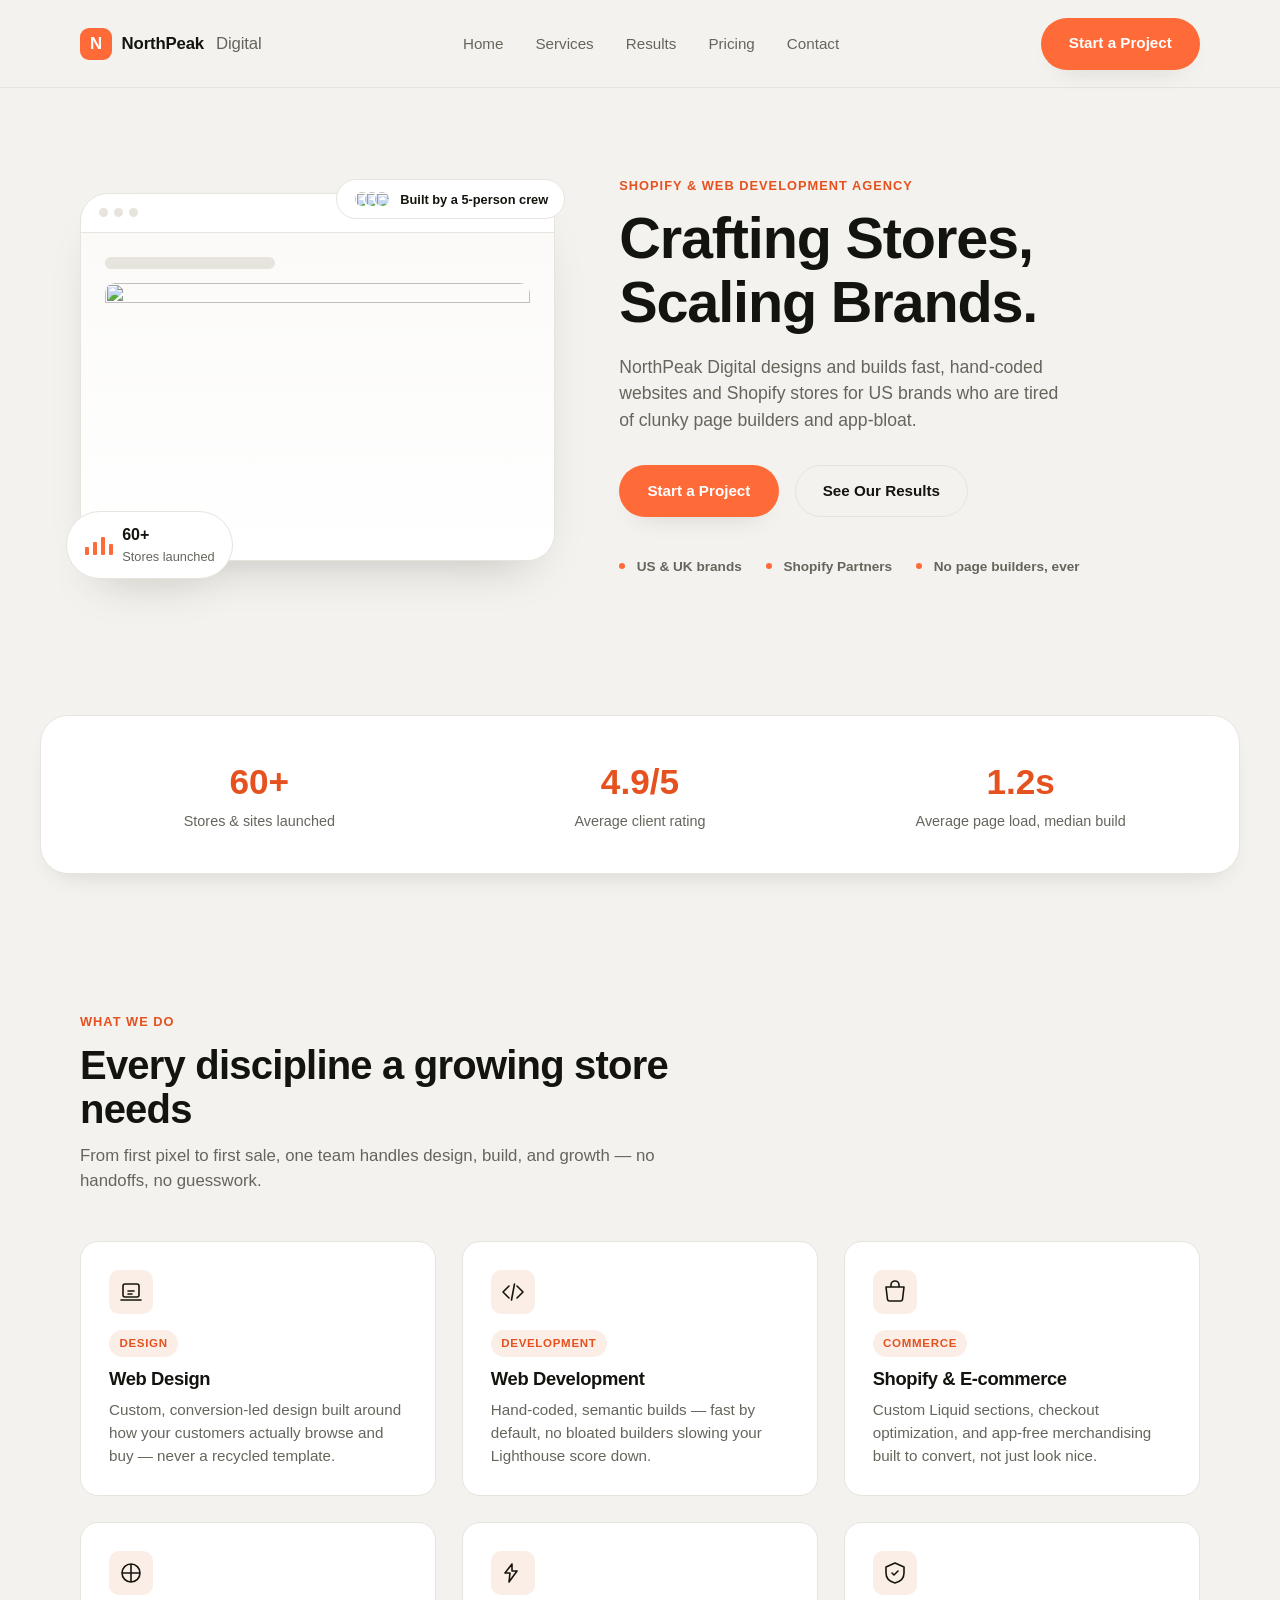
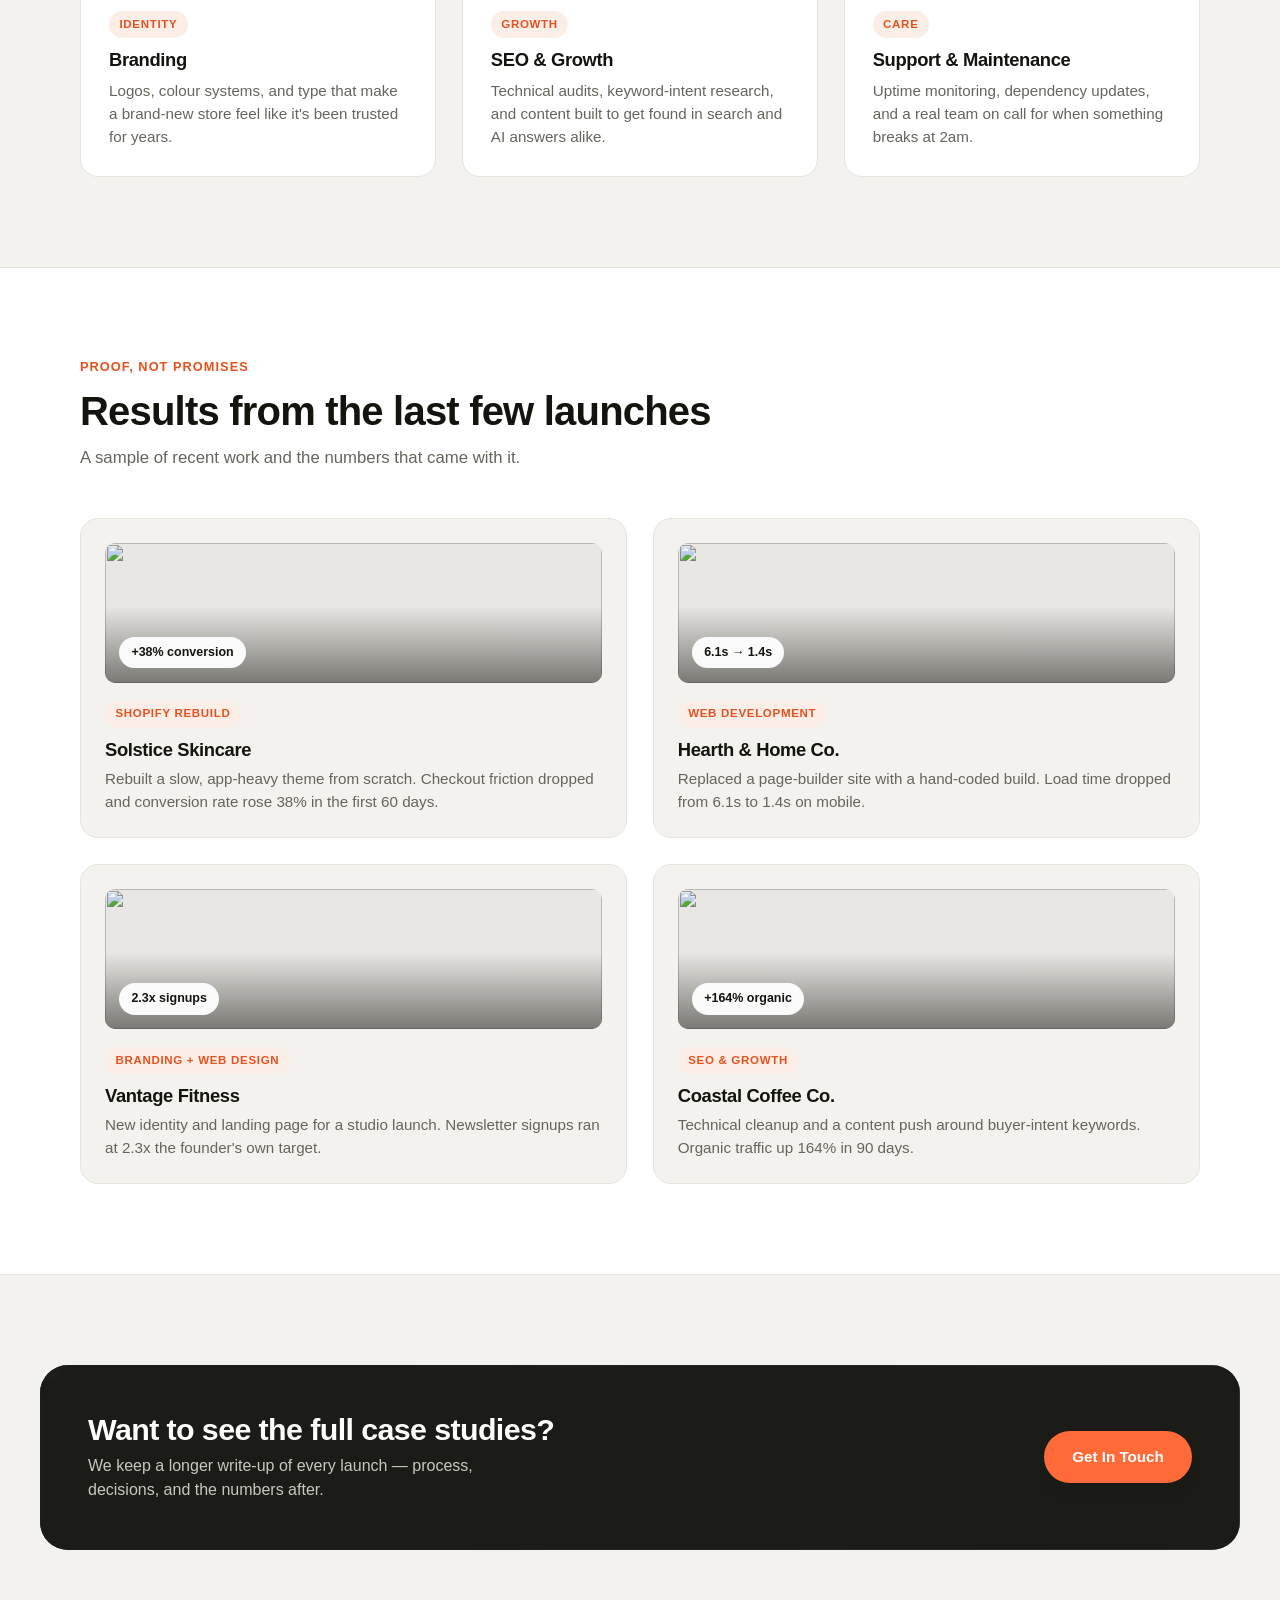
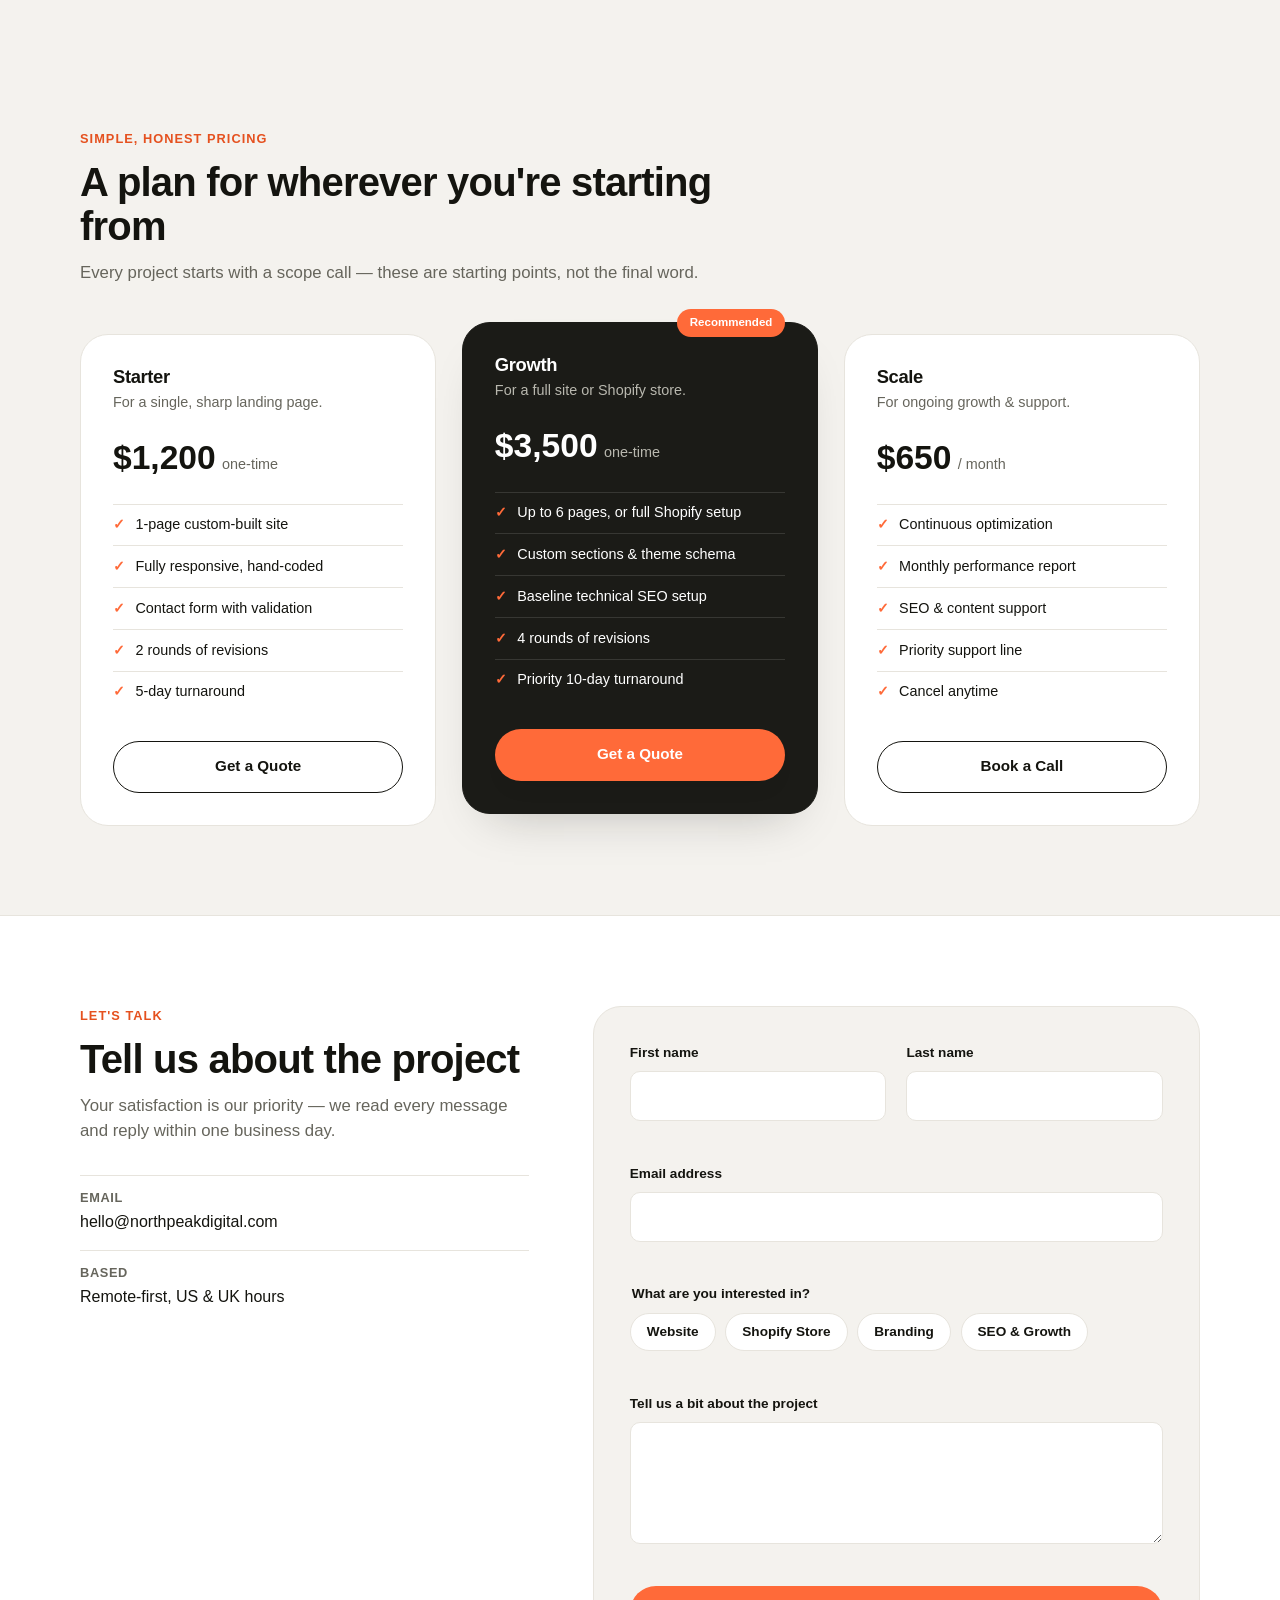
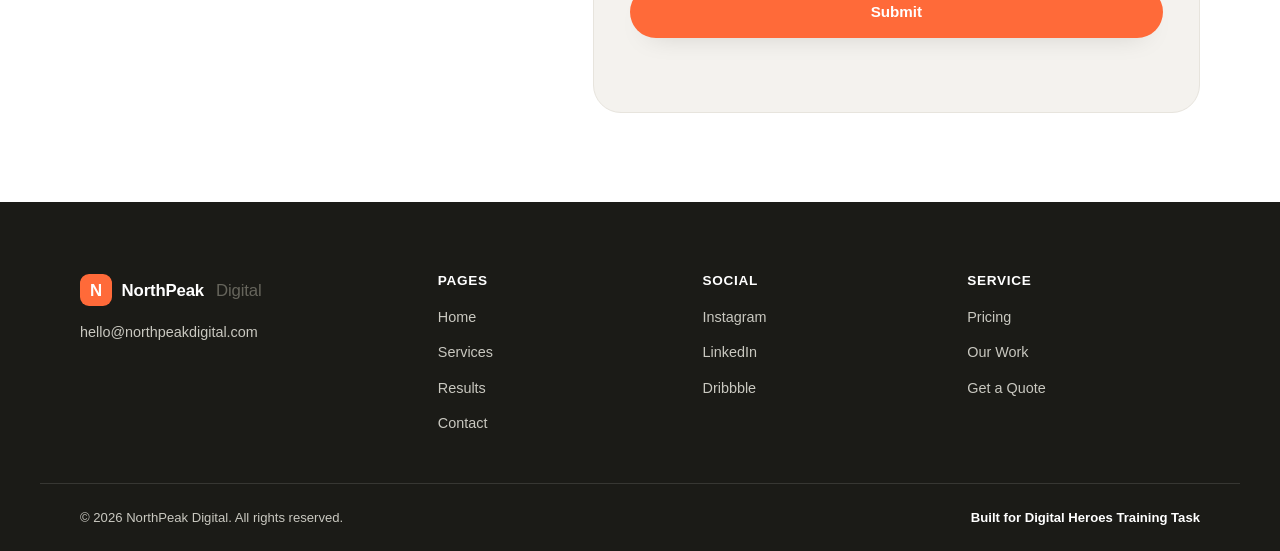
==== commit a36c25a6: "Add real photography, fix mobile-nav and hero responsive bugs" ====
--- a/index.html
+++ b/index.html
@@ -60,20 +60,16 @@
             <span></span><span></span><span></span>
           </div>
           <div class="browser-body">
-            <div class="skel-line w-60"></div>
             <div class="skel-line w-40"></div>
-            <div class="skel-blocks">
-              <div class="skel-block"></div>
-              <div class="skel-block"></div>
-              <div class="skel-block tall"></div>
-            </div>
-            <div class="skel-line w-80"></div>
+            <img class="browser-shot" src="https://picsum.photos/seed/northpeak-storefront/640/380" width="640" height="380" alt="" loading="eager" decoding="async">
           </div>
         </div>
 
         <div class="floating-chip chip-team">
           <span class="dot-stack">
-            <i></i><i></i><i></i>
+            <img src="https://randomuser.me/api/portraits/women/65.jpg" width="18" height="18" alt="" loading="lazy">
+            <img src="https://randomuser.me/api/portraits/men/32.jpg" width="18" height="18" alt="" loading="lazy">
+            <img src="https://randomuser.me/api/portraits/women/44.jpg" width="18" height="18" alt="" loading="lazy">
           </span>
           Built by a 5-person crew
         </div>
@@ -212,7 +208,8 @@
       <div class="results-grid">
 
         <article class="result-card">
-          <div class="result-visual grad-1" aria-hidden="true">
+          <div class="result-visual">
+            <img src="https://picsum.photos/seed/northpeak-solstice/400/280" width="400" height="280" alt="" loading="lazy" decoding="async">
             <span class="metric-pill">+38% conversion</span>
           </div>
           <span class="service-tag">Shopify Rebuild</span>
@@ -221,7 +218,8 @@
         </article>
 
         <article class="result-card">
-          <div class="result-visual grad-2" aria-hidden="true">
+          <div class="result-visual">
+            <img src="https://picsum.photos/seed/northpeak-hearth/400/280" width="400" height="280" alt="" loading="lazy" decoding="async">
             <span class="metric-pill">6.1s → 1.4s</span>
           </div>
           <span class="service-tag">Web Development</span>
@@ -230,7 +228,8 @@
         </article>
 
         <article class="result-card">
-          <div class="result-visual grad-3" aria-hidden="true">
+          <div class="result-visual">
+            <img src="https://picsum.photos/seed/northpeak-vantage/400/280" width="400" height="280" alt="" loading="lazy" decoding="async">
             <span class="metric-pill">2.3x signups</span>
           </div>
           <span class="service-tag">Branding + Web Design</span>
@@ -239,7 +238,8 @@
         </article>
 
         <article class="result-card">
-          <div class="result-visual grad-4" aria-hidden="true">
+          <div class="result-visual">
+            <img src="https://picsum.photos/seed/northpeak-coastal/400/280" width="400" height="280" alt="" loading="lazy" decoding="async">
             <span class="metric-pill">+164% organic</span>
           </div>
           <span class="service-tag">SEO &amp; Growth</span>
@@ -254,6 +254,7 @@
   <!-- CTA BANNER -->
   <section class="cta-banner" aria-labelledby="cta-banner-heading">
     <div class="container cta-banner-inner">
+      <img class="cta-banner-bg" src="https://picsum.photos/seed/northpeak-cta/1200/500" width="1200" height="500" alt="" loading="lazy" decoding="async" aria-hidden="true">
       <div>
         <h2 id="cta-banner-heading">Want to see the full case studies?</h2>
         <p>We keep a longer write-up of every launch — process, decisions, and the numbers after.</p>
--- a/css/styles.css
+++ b/css/styles.css
@@ -280,22 +280,16 @@
   background: var(--line);
   margin-bottom: 0.9rem;
 }
-.skel-line.w-60 { width: 60%; height: 20px; background: var(--ink); opacity: 0.85; }
 .skel-line.w-40 { width: 40%; }
-.skel-line.w-80 { width: 80%; margin-top: 1.2rem; margin-bottom: 0; }
-.skel-blocks {
-  display: grid;
-  grid-template-columns: 1fr 1fr 1fr;
-  gap: 0.7rem;
-  margin-block: 1rem;
-}
-.skel-block {
-  height: 70px;
+
+.browser-shot {
+  width: 100%;
+  height: auto;
+  aspect-ratio: 640 / 380;
   border-radius: var(--radius-sm);
-  background: linear-gradient(135deg, #FFE1D2, #FFB088);
-}
-.skel-block:nth-child(2) { background: linear-gradient(135deg, #FFD3BC, var(--accent)); }
-.skel-block.tall { background: linear-gradient(135deg, #2B2B25, var(--dark)); }
+  object-fit: cover;
+  display: block;
+}
 
 .floating-chip {
   position: absolute;
@@ -316,15 +310,15 @@
 .chip-stat span { color: var(--muted); font-weight: 500; }
 
 .dot-stack { display: inline-flex; }
-.dot-stack i {
+.dot-stack img {
   width: 18px;
   height: 18px;
   border-radius: 50%;
   border: 2px solid #fff;
-  background: linear-gradient(135deg, var(--accent), var(--accent-dark));
+  object-fit: cover;
   margin-left: -8px;
 }
-.dot-stack i:first-child { margin-left: 0; }
+.dot-stack img:first-child { margin-left: 0; }
 
 .hero-copy .hero-sub {
   color: var(--muted);
@@ -455,18 +449,24 @@
   position: relative;
   overflow: hidden;
 }
+.result-visual img {
+  position: absolute;
+  inset: 0;
+  width: 100%;
+  height: 100%;
+  object-fit: cover;
+  z-index: 0;
+}
 .result-visual::before {
   content: "";
   position: absolute;
   inset: 0;
-  background: radial-gradient(circle at 25% 20%, rgba(255,255,255,0.35), transparent 55%);
-}
-.grad-1 { background: linear-gradient(135deg, #FF9466, var(--accent-dark)); }
-.grad-2 { background: linear-gradient(135deg, #2B2B25, #4A4A3F); }
-.grad-3 { background: linear-gradient(135deg, #FFC89A, #FF7A45); }
-.grad-4 { background: linear-gradient(135deg, #3C3C33, var(--ink)); }
+  z-index: 1;
+  background: linear-gradient(0deg, rgba(20,20,15,0.55) 0%, rgba(20,20,15,0.05) 55%);
+}
 .metric-pill {
   position: relative;
+  z-index: 2;
   background: rgba(255,255,255,0.95);
   color: var(--ink);
   font-weight: 700;
@@ -481,6 +481,7 @@
    CTA banner
    ========================================================================== */
 .cta-banner-inner {
+  position: relative;
   background: var(--dark);
   color: #fff;
   border-radius: var(--radius-lg);
@@ -490,7 +491,26 @@
   justify-content: space-between;
   gap: 2rem;
   flex-wrap: wrap;
-}
+  overflow: hidden;
+  isolation: isolate;
+}
+.cta-banner-bg {
+  position: absolute;
+  inset: 0;
+  width: 100%;
+  height: 100%;
+  object-fit: cover;
+  opacity: 0.3;
+  z-index: 0;
+}
+.cta-banner-inner::before {
+  content: "";
+  position: absolute;
+  inset: 0;
+  z-index: 1;
+  background: linear-gradient(100deg, rgba(27,27,23,0.95) 30%, rgba(27,27,23,0.55) 100%);
+}
+.cta-banner-inner > div { position: relative; z-index: 2; }
 .cta-banner-inner h2 { color: #fff; font-size: clamp(1.4rem, 2.5vw, 1.9rem); }
 .cta-banner-inner p { color: #C9C8C0; margin-top: 0.5rem; max-width: 46ch; }
 
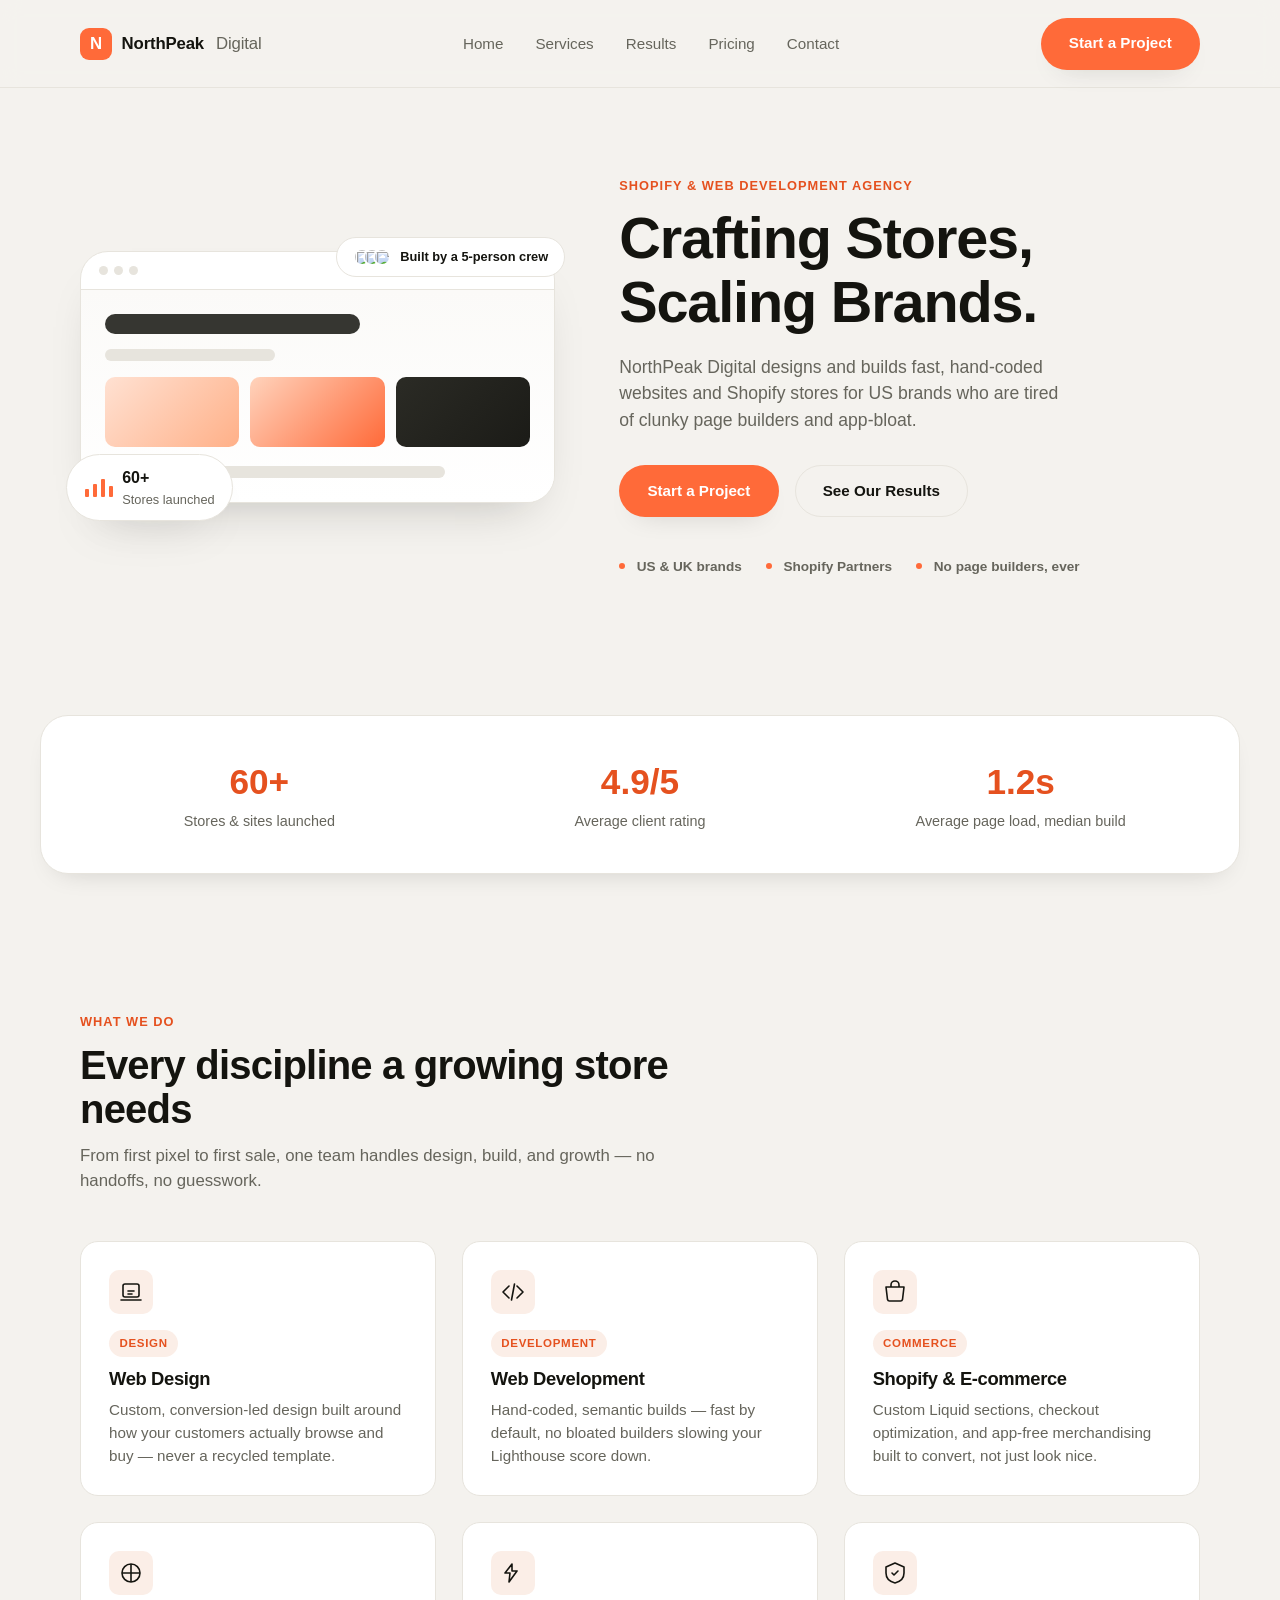
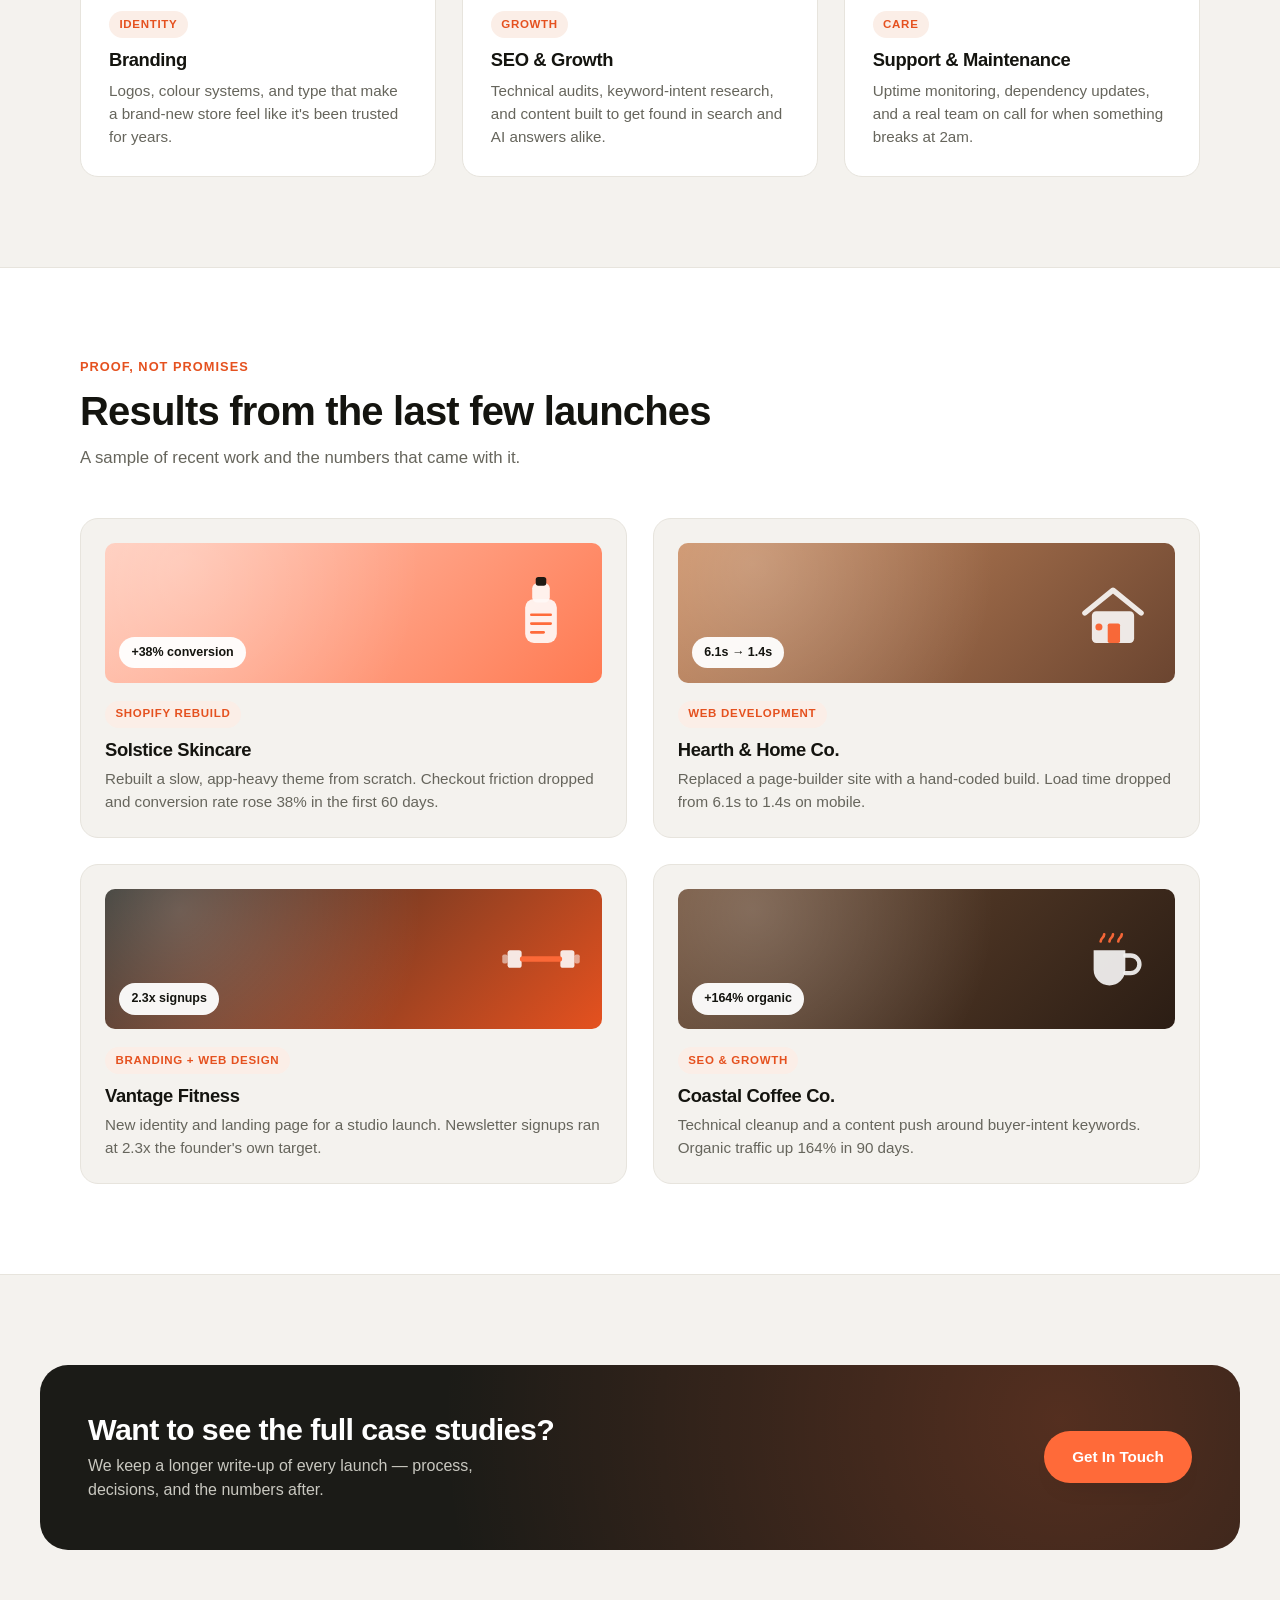
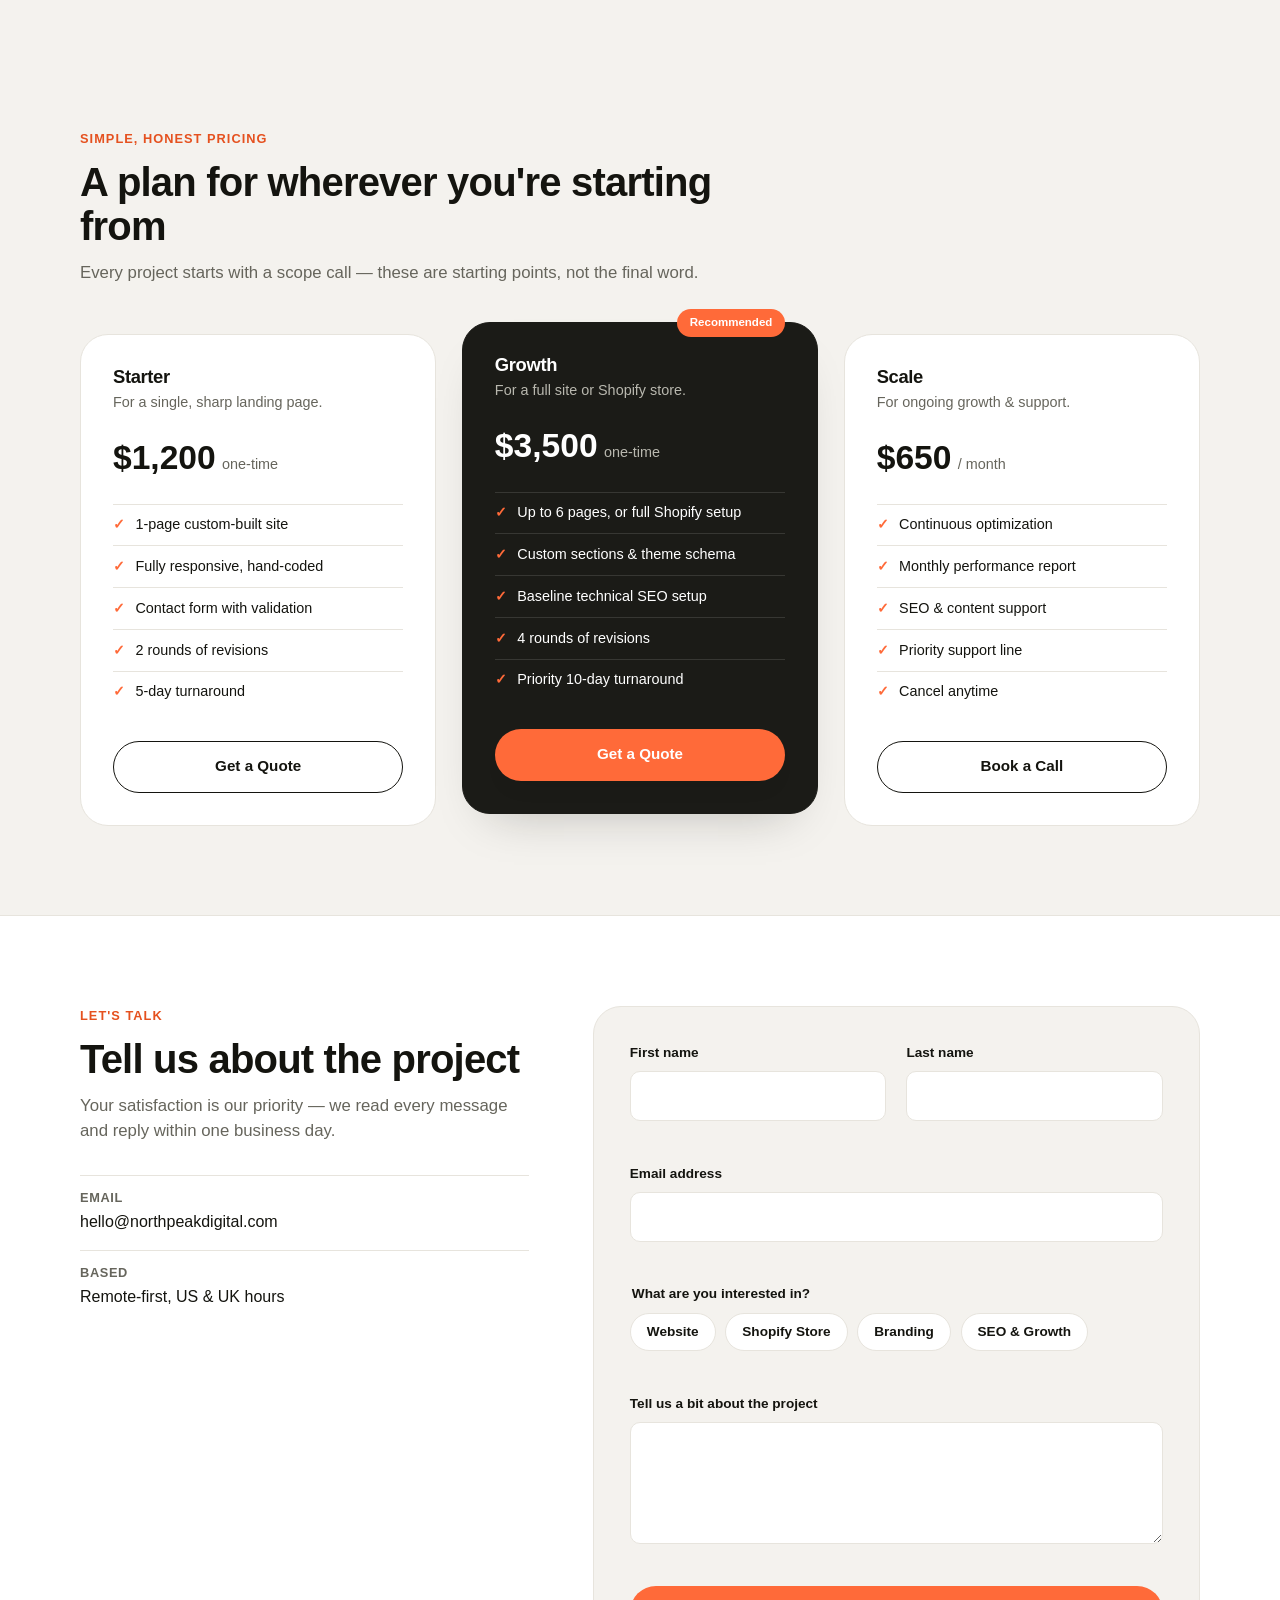
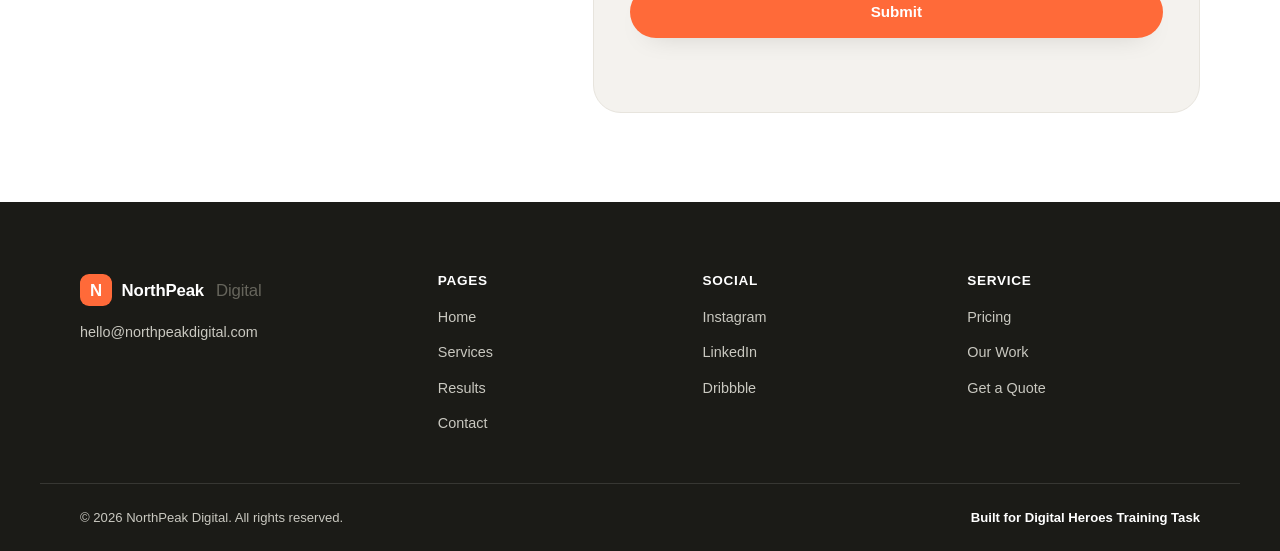
==== commit e6b6b16b: "Replace stock imagery with custom topic-matched SVG illustrations" ====
--- a/index.html
+++ b/index.html
@@ -60,8 +60,14 @@
             <span></span><span></span><span></span>
           </div>
           <div class="browser-body">
+            <div class="skel-line w-60"></div>
             <div class="skel-line w-40"></div>
-            <img class="browser-shot" src="https://picsum.photos/seed/northpeak-storefront/640/380" width="640" height="380" alt="" loading="eager" decoding="async">
+            <div class="skel-blocks">
+              <div class="skel-block"></div>
+              <div class="skel-block"></div>
+              <div class="skel-block tall"></div>
+            </div>
+            <div class="skel-line w-80"></div>
           </div>
         </div>
 
@@ -208,8 +214,15 @@
       <div class="results-grid">
 
         <article class="result-card">
-          <div class="result-visual">
-            <img src="https://picsum.photos/seed/northpeak-solstice/400/280" width="400" height="280" alt="" loading="lazy" decoding="async">
+          <div class="result-visual grad-skincare" aria-hidden="true">
+            <svg class="result-icon" width="88" height="88" viewBox="0 0 100 100" fill="none">
+              <rect x="32" y="34" width="36" height="50" rx="10" fill="#FFFFFF" fill-opacity="0.92"/>
+              <rect x="40" y="16" width="20" height="22" rx="6" fill="#FFFFFF" fill-opacity="0.92"/>
+              <rect x="44" y="9" width="12" height="10" rx="3" fill="#14140F"/>
+              <line x1="39" y1="52" x2="61" y2="52" stroke="#FF6A39" stroke-width="3" stroke-linecap="round"/>
+              <line x1="39" y1="62" x2="61" y2="62" stroke="#FF6A39" stroke-width="3" stroke-linecap="round"/>
+              <line x1="39" y1="72" x2="53" y2="72" stroke="#FF6A39" stroke-width="3" stroke-linecap="round"/>
+            </svg>
             <span class="metric-pill">+38% conversion</span>
           </div>
           <span class="service-tag">Shopify Rebuild</span>
@@ -218,8 +231,13 @@
         </article>
 
         <article class="result-card">
-          <div class="result-visual">
-            <img src="https://picsum.photos/seed/northpeak-hearth/400/280" width="400" height="280" alt="" loading="lazy" decoding="async">
+          <div class="result-visual grad-home" aria-hidden="true">
+            <svg class="result-icon" width="88" height="88" viewBox="0 0 100 100" fill="none">
+              <path d="M18 50 L50 24 L82 50" stroke="#FFFFFF" stroke-opacity="0.92" stroke-width="6" stroke-linecap="round" stroke-linejoin="round"/>
+              <rect x="26" y="48" width="48" height="36" rx="5" fill="#FFFFFF" fill-opacity="0.92"/>
+              <rect x="44" y="62" width="14" height="22" rx="2" fill="#FF6A39"/>
+              <circle cx="34" cy="66" r="4" fill="#FF6A39"/>
+            </svg>
             <span class="metric-pill">6.1s → 1.4s</span>
           </div>
           <span class="service-tag">Web Development</span>
@@ -228,8 +246,14 @@
         </article>
 
         <article class="result-card">
-          <div class="result-visual">
-            <img src="https://picsum.photos/seed/northpeak-vantage/400/280" width="400" height="280" alt="" loading="lazy" decoding="async">
+          <div class="result-visual grad-fitness" aria-hidden="true">
+            <svg class="result-icon" width="88" height="88" viewBox="0 0 100 100" fill="none">
+              <rect x="12" y="40" width="16" height="20" rx="3" fill="#FFFFFF" fill-opacity="0.92"/>
+              <rect x="72" y="40" width="16" height="20" rx="3" fill="#FFFFFF" fill-opacity="0.92"/>
+              <rect x="6" y="45" width="6" height="10" rx="2" fill="#FFFFFF" fill-opacity="0.55"/>
+              <rect x="88" y="45" width="6" height="10" rx="2" fill="#FFFFFF" fill-opacity="0.55"/>
+              <rect x="26" y="47" width="48" height="6" rx="3" fill="#FF6A39"/>
+            </svg>
             <span class="metric-pill">2.3x signups</span>
           </div>
           <span class="service-tag">Branding + Web Design</span>
@@ -238,8 +262,12 @@
         </article>
 
         <article class="result-card">
-          <div class="result-visual">
-            <img src="https://picsum.photos/seed/northpeak-coastal/400/280" width="400" height="280" alt="" loading="lazy" decoding="async">
+          <div class="result-visual grad-coffee" aria-hidden="true">
+            <svg class="result-icon" width="88" height="88" viewBox="0 0 100 100" fill="none">
+              <path d="M28 40h36v22a18 18 0 0 1-18 18 18 18 0 0 1-18-18V40Z" fill="#FFFFFF" fill-opacity="0.92"/>
+              <path d="M64 46h6a10 10 0 0 1 0 20h-6" stroke="#FFFFFF" stroke-opacity="0.92" stroke-width="5" stroke-linecap="round"/>
+              <path d="M36 30c0-4 4-4 4-8M46 30c0-4 4-4 4-8M56 30c0-4 4-4 4-8" stroke="#FF6A39" stroke-width="3" stroke-linecap="round"/>
+            </svg>
             <span class="metric-pill">+164% organic</span>
           </div>
           <span class="service-tag">SEO &amp; Growth</span>
@@ -254,7 +282,6 @@
   <!-- CTA BANNER -->
   <section class="cta-banner" aria-labelledby="cta-banner-heading">
     <div class="container cta-banner-inner">
-      <img class="cta-banner-bg" src="https://picsum.photos/seed/northpeak-cta/1200/500" width="1200" height="500" alt="" loading="lazy" decoding="async" aria-hidden="true">
       <div>
         <h2 id="cta-banner-heading">Want to see the full case studies?</h2>
         <p>We keep a longer write-up of every launch — process, decisions, and the numbers after.</p>
--- a/css/styles.css
+++ b/css/styles.css
@@ -280,16 +280,22 @@
   background: var(--line);
   margin-bottom: 0.9rem;
 }
+.skel-line.w-60 { width: 60%; height: 20px; background: var(--ink); opacity: 0.85; }
 .skel-line.w-40 { width: 40%; }
-
-.browser-shot {
-  width: 100%;
-  height: auto;
-  aspect-ratio: 640 / 380;
+.skel-line.w-80 { width: 80%; margin-top: 1.2rem; margin-bottom: 0; }
+.skel-blocks {
+  display: grid;
+  grid-template-columns: 1fr 1fr 1fr;
+  gap: 0.7rem;
+  margin-block: 1rem;
+}
+.skel-block {
+  height: 70px;
   border-radius: var(--radius-sm);
-  object-fit: cover;
-  display: block;
-}
+  background: linear-gradient(135deg, #FFE1D2, #FFB088);
+}
+.skel-block:nth-child(2) { background: linear-gradient(135deg, #FFD3BC, var(--accent)); }
+.skel-block.tall { background: linear-gradient(135deg, #2B2B25, var(--dark)); }
 
 .floating-chip {
   position: absolute;
@@ -449,20 +455,25 @@
   position: relative;
   overflow: hidden;
 }
-.result-visual img {
-  position: absolute;
-  inset: 0;
-  width: 100%;
-  height: 100%;
-  object-fit: cover;
+.grad-skincare { background: linear-gradient(135deg, #FFC9B8, #FF7A52); }
+.grad-home { background: linear-gradient(135deg, #C98A5E, #6B4530); }
+.grad-fitness { background: linear-gradient(135deg, #2B2B25, var(--accent-dark)); }
+.grad-coffee { background: linear-gradient(135deg, #6B4A32, #2B1D14); }
+
+.result-icon {
+  position: absolute;
+  top: 50%;
+  right: 1.1rem;
+  transform: translateY(-50%);
   z-index: 0;
+  opacity: 0.95;
 }
 .result-visual::before {
   content: "";
   position: absolute;
   inset: 0;
   z-index: 1;
-  background: linear-gradient(0deg, rgba(20,20,15,0.55) 0%, rgba(20,20,15,0.05) 55%);
+  background: radial-gradient(circle at 15% 15%, rgba(255,255,255,0.22), transparent 55%);
 }
 .metric-pill {
   position: relative;
@@ -494,21 +505,12 @@
   overflow: hidden;
   isolation: isolate;
 }
-.cta-banner-bg {
-  position: absolute;
-  inset: 0;
-  width: 100%;
-  height: 100%;
-  object-fit: cover;
-  opacity: 0.3;
-  z-index: 0;
-}
 .cta-banner-inner::before {
   content: "";
   position: absolute;
   inset: 0;
-  z-index: 1;
-  background: linear-gradient(100deg, rgba(27,27,23,0.95) 30%, rgba(27,27,23,0.55) 100%);
+  z-index: 0;
+  background: radial-gradient(circle at 85% 30%, rgba(255,106,57,0.25), transparent 60%);
 }
 .cta-banner-inner > div { position: relative; z-index: 2; }
 .cta-banner-inner h2 { color: #fff; font-size: clamp(1.4rem, 2.5vw, 1.9rem); }
